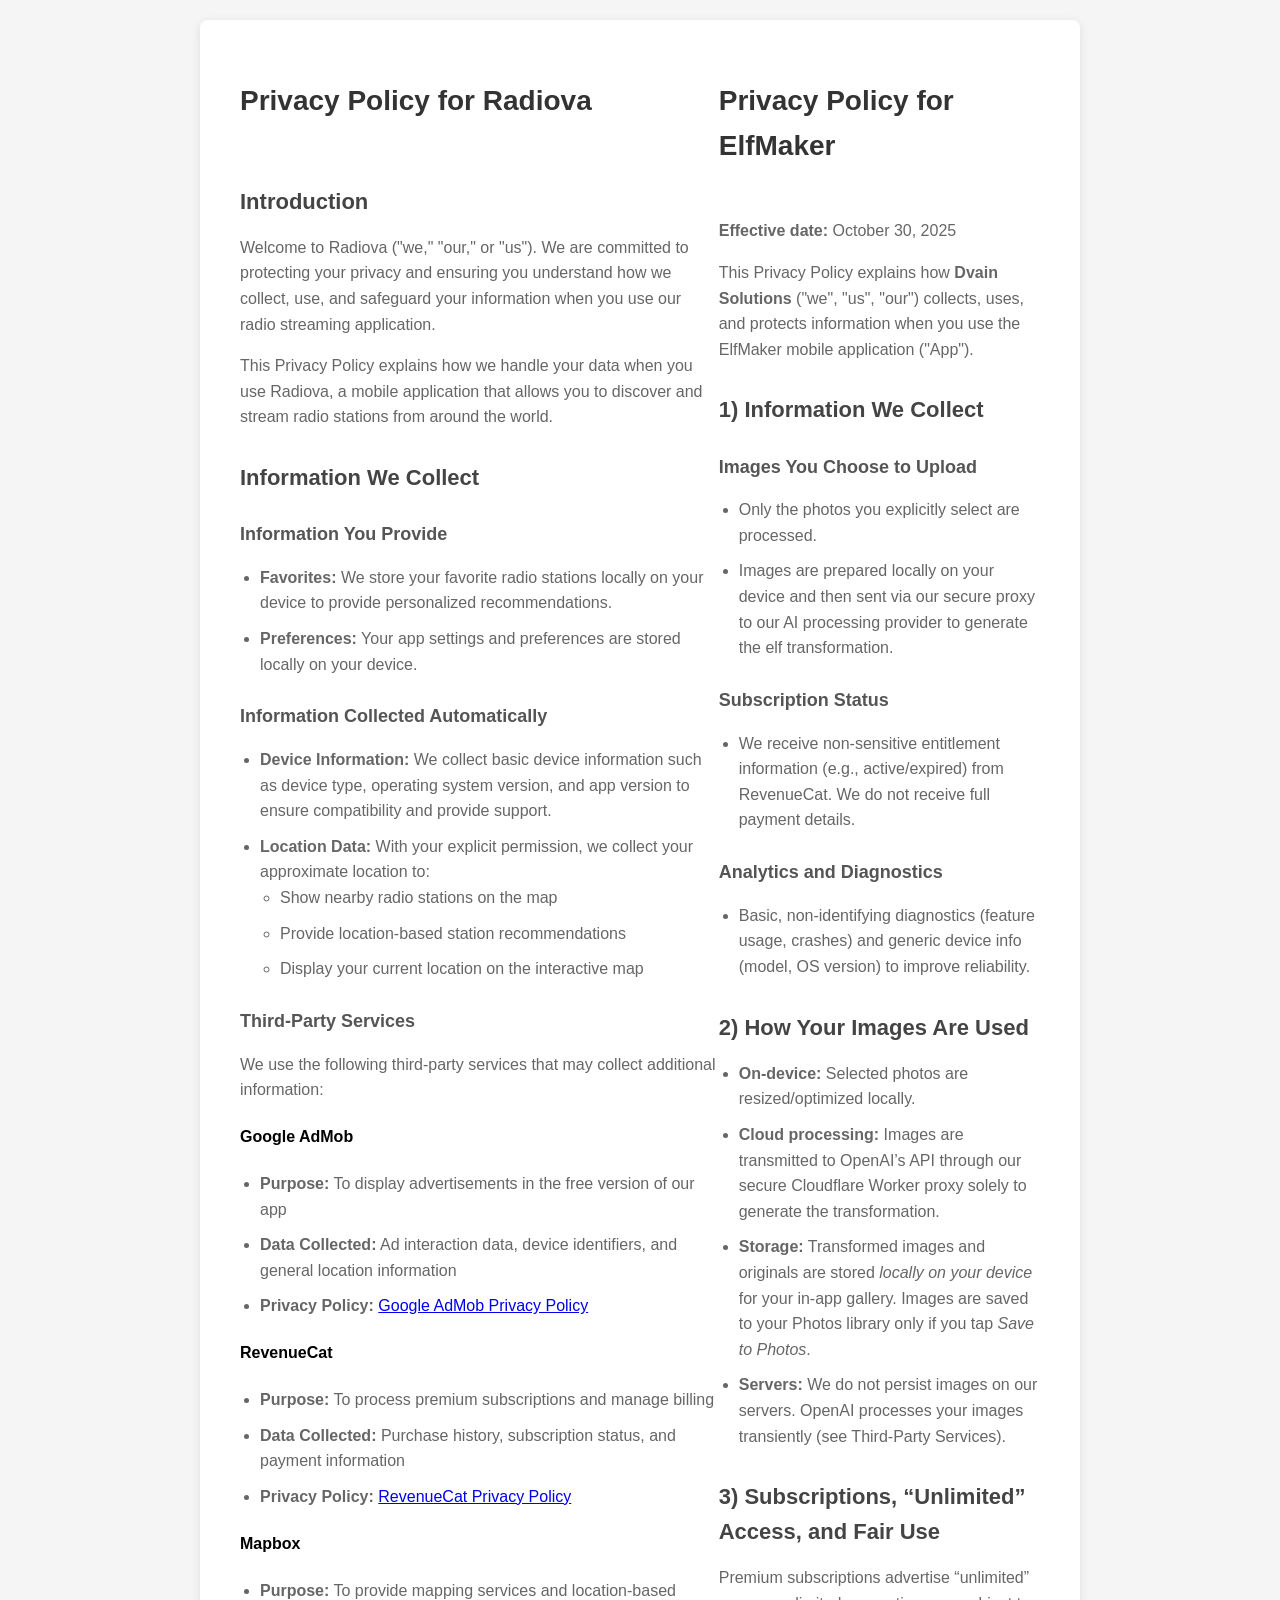
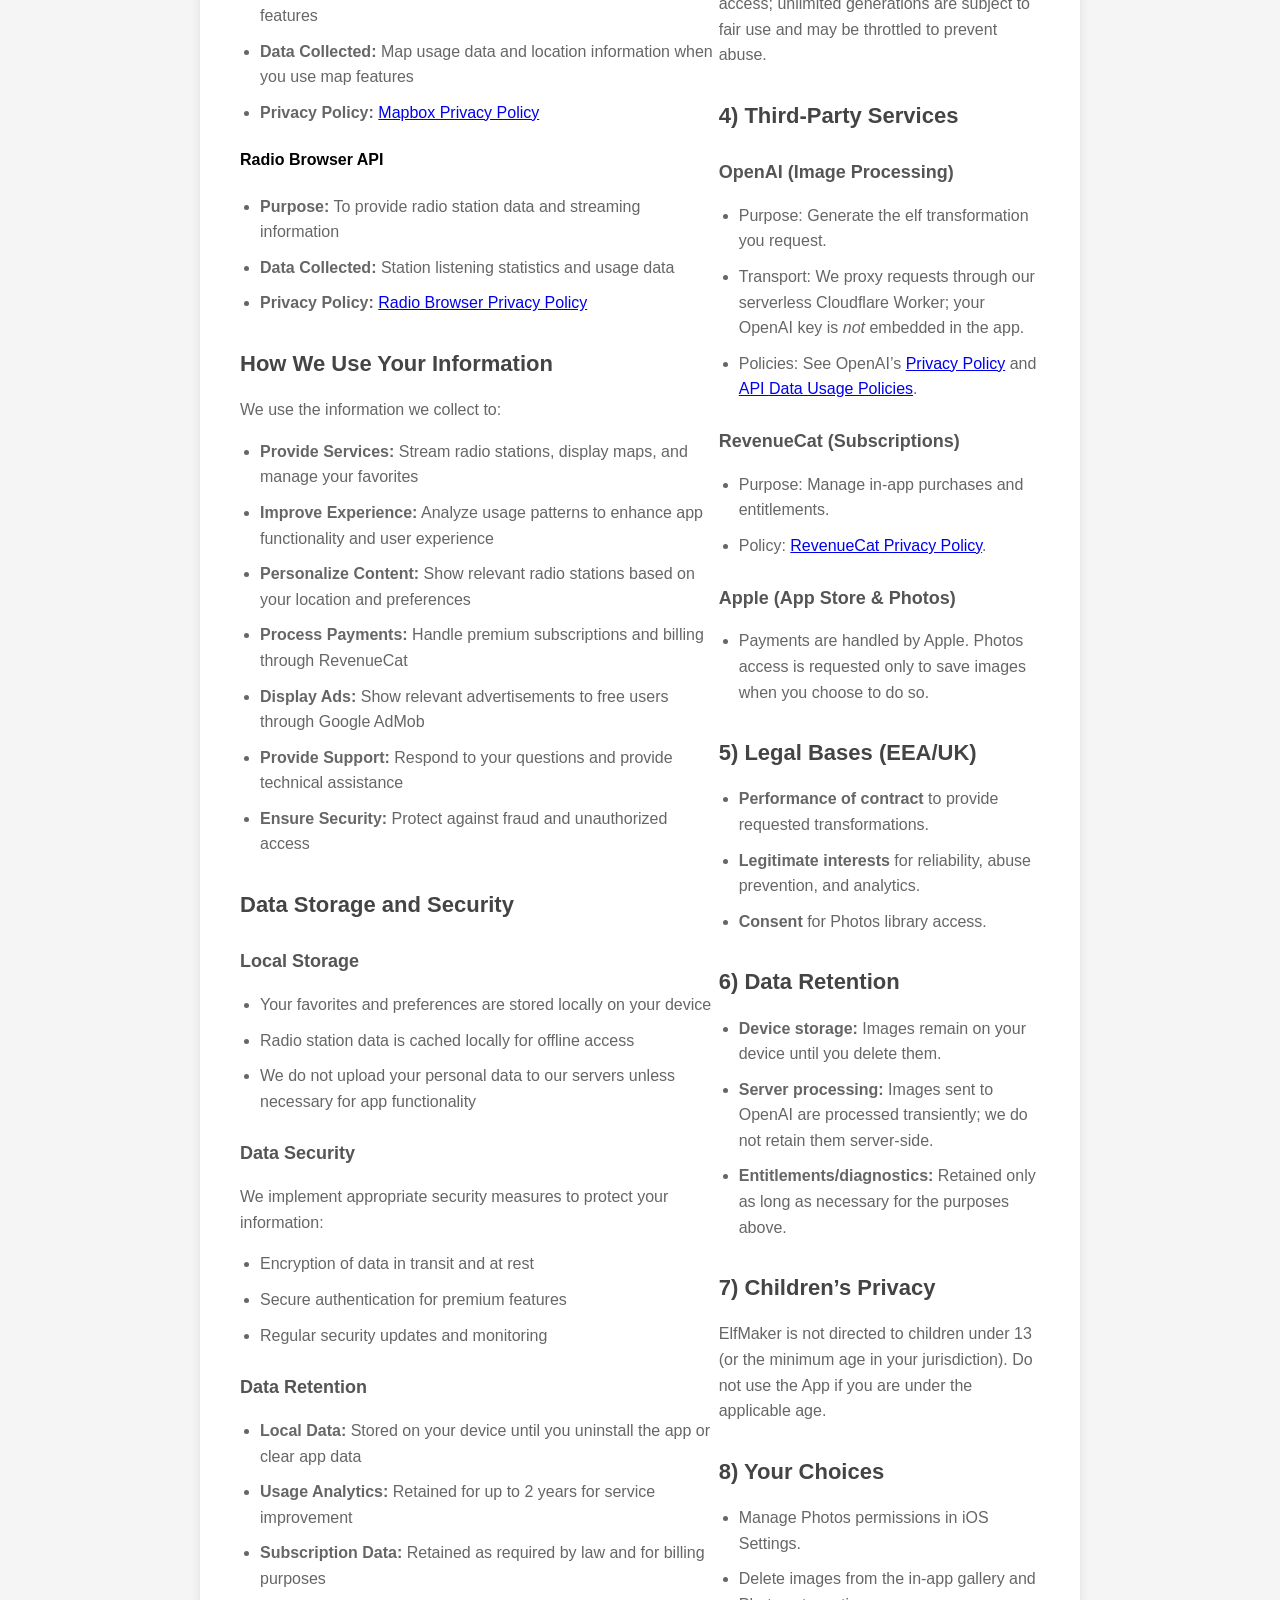
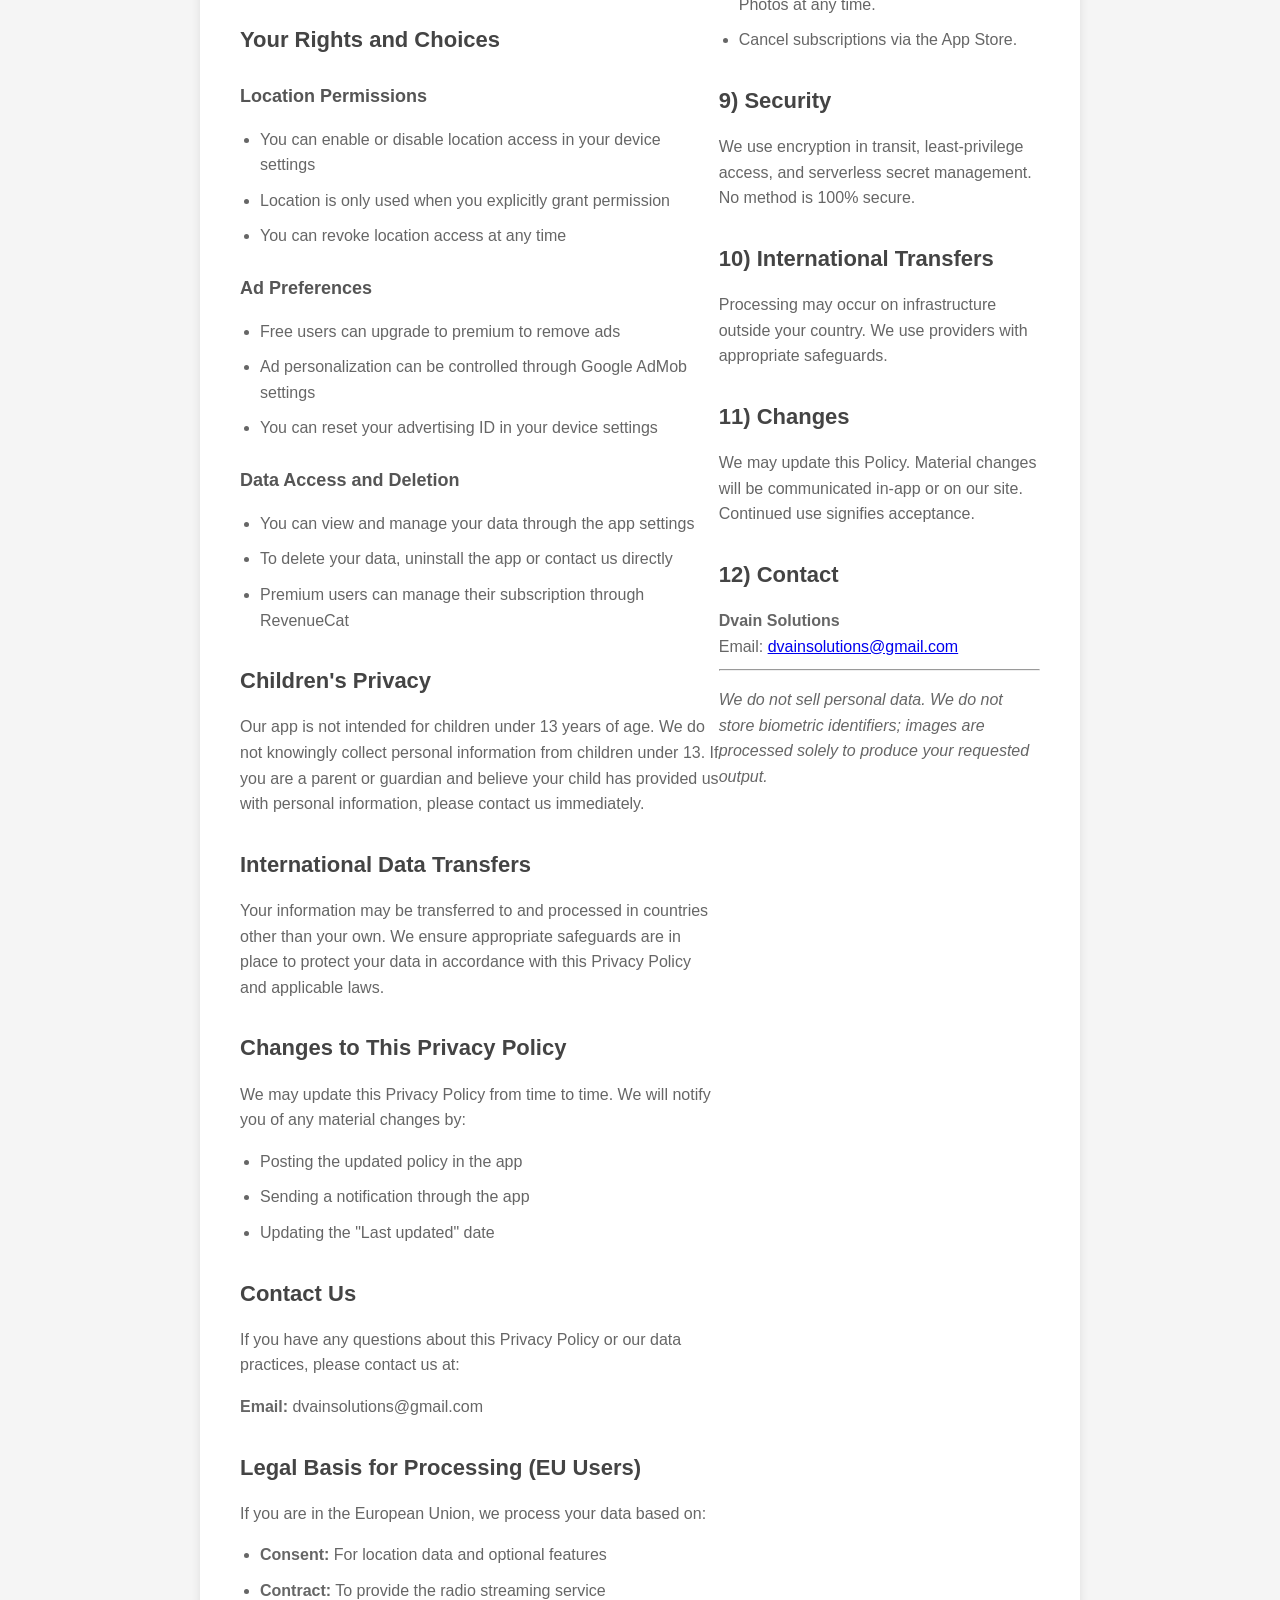
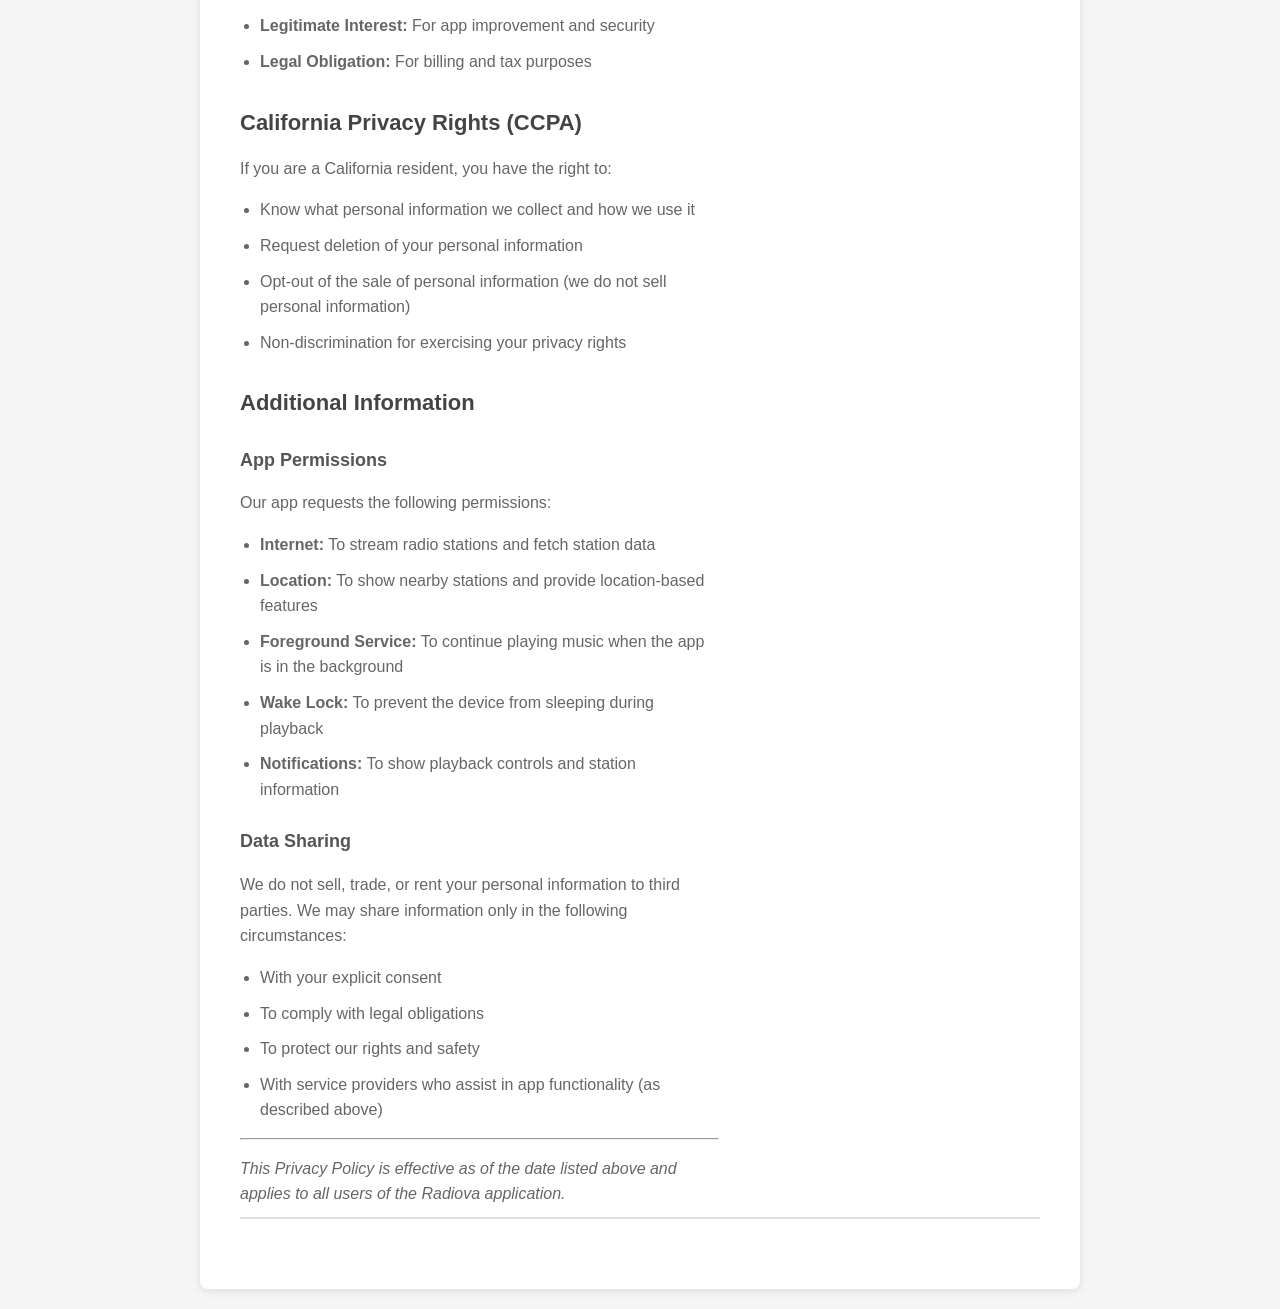
==== index.html @ 218d4d81 "Update index.html" ====
<!DOCTYPE html>
<html lang="en">
<head>
    <meta charset="UTF-8">
    <meta name="viewport" content="width=device-width, initial-scale=1.0">
    <title>Privacy Policies</title>
    <style>
        body {
            font-family: -apple-system, BlinkMacSystemFont, 'Segoe UI', Roboto, sans-serif;
            line-height: 1.6;
            margin: 0;
            padding: 20px;
            background-color: #f5f5f5;
        }
        
        .container {
            max-width: 800px;
            margin: 0 auto;
            background: white;
            padding: 40px;
            border-radius: 8px;
            box-shadow: 0 2px 10px rgba(0,0,0,0.1);
        }
        
        .nav-tabs {
            display: flex;
            border-bottom: 2px solid #e0e0e0;
            margin-bottom: 30px;
        }
        
        .nav-tab {
            padding: 12px 24px;
            background: none;
            border: none;
            cursor: pointer;
            font-size: 16px;
            color: #666;
            border-bottom: 3px solid transparent;
            transition: all 0.3s ease;
        }
        
        .nav-tab.active {
            color: #007AFF;
            border-bottom-color: #007AFF;
            font-weight: 600;
        }
        
        .nav-tab:hover {
            color: #007AFF;
        }
        
        .policy-content {
            display: none;
        }
        
        .policy-content.active {
            display: block;
        }
        
        h1 {
            color: #333;
            margin-bottom: 30px;
            font-size: 28px;
        }
        
        h2 {
            color: #444;
            margin-top: 30px;
            margin-bottom: 15px;
            font-size: 22px;
        }
        
        h3 {
            color: #555;
            margin-top: 25px;
            margin-bottom: 10px;
            font-size: 18px;
        }
        
        p, li {
            color: #666;
            margin-bottom: 10px;
        }
        
        ul, ol {
            margin-bottom: 15px;
            padding-left: 20px;
        }
        
        .app-icon {
            width: 48px;
            height: 48px;
            border-radius: 8px;
            margin-right: 12px;
            vertical-align: middle;
        }
        
        .app-title {
            display: flex;
            align-items: center;
            margin-bottom: 20px;
        }
        
        @media (max-width: 600px) {
            .container {
                padding: 20px;
                margin: 10px;
            }
            
            .nav-tabs {
                flex-direction: column;
            }
            
            .nav-tab {
                text-align: left;
                border-bottom: 1px solid #e0e0e0;
            }
        }
    </style>
</head>
<body>
    <div class="container">
        <div class="nav-tabs">
         <!--   <button class="nav-tab active" onclick="showPolicy('radiova')">
                <img src="radiova-icon.png" alt="Radiova" class="app-icon" onerror="this.style.display='none'">
                Radiova
            </button>
            <button class="nav-tab" onclick="showPolicy('kutguru')">
                <img src="yourapp-icon.png" alt="Your App" class="app-icon" onerror="this.style.display='none'">
                Kutguru
            </button>
            <button class="nav-tab" onclick="showPolicy('mindzo')">
                <img src="yourapp-icon.png" alt="Your App" class="app-icon" onerror="this.style.display='none'">
                Mindzo
            </button>
            <!-- Add more tabs for additional apps -->
        <!--</div>

        <!-- Radiova Privacy Policy -->
        <div id="radiova-policy" class="policy-content active">
            <div class="app-title">
                <img src="radiova-icon.png" alt="Radiova" class="app-icon" onerror="this.style.display='none'">
                <h1>Privacy Policy for Radiova</h1>
            </div>
            
            <h2>Introduction</h2>
<p>Welcome to Radiova ("we," "our," or "us"). We are committed to protecting your privacy and ensuring you understand how we collect, use, and safeguard your information when you use our radio streaming application.</p>

<p>This Privacy Policy explains how we handle your data when you use Radiova, a mobile application that allows you to discover and stream radio stations from around the world.</p>

<h2>Information We Collect</h2>

<h3>Information You Provide</h3>
<ul>
    <li><strong>Favorites:</strong> We store your favorite radio stations locally on your device to provide personalized recommendations.</li>
    <li><strong>Preferences:</strong> Your app settings and preferences are stored locally on your device.</li>
</ul>

<h3>Information Collected Automatically</h3>
<ul>
    <li><strong>Device Information:</strong> We collect basic device information such as device type, operating system version, and app version to ensure compatibility and provide support.</li>
    <li><strong>Location Data:</strong> With your explicit permission, we collect your approximate location to:
        <ul>
            <li>Show nearby radio stations on the map</li>
            <li>Provide location-based station recommendations</li>
            <li>Display your current location on the interactive map</li>
        </ul>
    </li>
</ul>

<h3>Third-Party Services</h3>
<p>We use the following third-party services that may collect additional information:</p>

<h4>Google AdMob</h4>
<ul>
    <li><strong>Purpose:</strong> To display advertisements in the free version of our app</li>
    <li><strong>Data Collected:</strong> Ad interaction data, device identifiers, and general location information</li>
    <li><strong>Privacy Policy:</strong> <a href="https://policies.google.com/privacy" target="_blank">Google AdMob Privacy Policy</a></li>
</ul>

<h4>RevenueCat</h4>
<ul>
    <li><strong>Purpose:</strong> To process premium subscriptions and manage billing</li>
    <li><strong>Data Collected:</strong> Purchase history, subscription status, and payment information</li>
    <li><strong>Privacy Policy:</strong> <a href="https://www.revenuecat.com/privacy/" target="_blank">RevenueCat Privacy Policy</a></li>
</ul>

<h4>Mapbox</h4>
<ul>
    <li><strong>Purpose:</strong> To provide mapping services and location-based features</li>
    <li><strong>Data Collected:</strong> Map usage data and location information when you use map features</li>
    <li><strong>Privacy Policy:</strong> <a href="https://www.mapbox.com/privacy/" target="_blank">Mapbox Privacy Policy</a></li>
</ul>

<h4>Radio Browser API</h4>
<ul>
    <li><strong>Purpose:</strong> To provide radio station data and streaming information</li>
    <li><strong>Data Collected:</strong> Station listening statistics and usage data</li>
    <li><strong>Privacy Policy:</strong> <a href="https://api.radio-browser.info/" target="_blank">Radio Browser Privacy Policy</a></li>
</ul>

<h2>How We Use Your Information</h2>

<p>We use the information we collect to:</p>

<ul>
    <li><strong>Provide Services:</strong> Stream radio stations, display maps, and manage your favorites</li>
    <li><strong>Improve Experience:</strong> Analyze usage patterns to enhance app functionality and user experience</li>
    <li><strong>Personalize Content:</strong> Show relevant radio stations based on your location and preferences</li>
    <li><strong>Process Payments:</strong> Handle premium subscriptions and billing through RevenueCat</li>
    <li><strong>Display Ads:</strong> Show relevant advertisements to free users through Google AdMob</li>
    <li><strong>Provide Support:</strong> Respond to your questions and provide technical assistance</li>
    <li><strong>Ensure Security:</strong> Protect against fraud and unauthorized access</li>
</ul>

<h2>Data Storage and Security</h2>

<h3>Local Storage</h3>
<ul>
    <li>Your favorites and preferences are stored locally on your device</li>
    <li>Radio station data is cached locally for offline access</li>
    <li>We do not upload your personal data to our servers unless necessary for app functionality</li>
</ul>

<h3>Data Security</h3>
<p>We implement appropriate security measures to protect your information:</p>
<ul>
    <li>Encryption of data in transit and at rest</li>
    <li>Secure authentication for premium features</li>
    <li>Regular security updates and monitoring</li>
</ul>

<h3>Data Retention</h3>
<ul>
    <li><strong>Local Data:</strong> Stored on your device until you uninstall the app or clear app data</li>
    <li><strong>Usage Analytics:</strong> Retained for up to 2 years for service improvement</li>
    <li><strong>Subscription Data:</strong> Retained as required by law and for billing purposes</li>
</ul>

<h2>Your Rights and Choices</h2>

<h3>Location Permissions</h3>
<ul>
    <li>You can enable or disable location access in your device settings</li>
    <li>Location is only used when you explicitly grant permission</li>
    <li>You can revoke location access at any time</li>
</ul>

<h3>Ad Preferences</h3>
<ul>
    <li>Free users can upgrade to premium to remove ads</li>
    <li>Ad personalization can be controlled through Google AdMob settings</li>
    <li>You can reset your advertising ID in your device settings</li>
</ul>

<h3>Data Access and Deletion</h3>
<ul>
    <li>You can view and manage your data through the app settings</li>
    <li>To delete your data, uninstall the app or contact us directly</li>
    <li>Premium users can manage their subscription through RevenueCat</li>
</ul>

<h2>Children's Privacy</h2>

<p>Our app is not intended for children under 13 years of age. We do not knowingly collect personal information from children under 13. If you are a parent or guardian and believe your child has provided us with personal information, please contact us immediately.</p>

<h2>International Data Transfers</h2>

<p>Your information may be transferred to and processed in countries other than your own. We ensure appropriate safeguards are in place to protect your data in accordance with this Privacy Policy and applicable laws.</p>

<h2>Changes to This Privacy Policy</h2>

<p>We may update this Privacy Policy from time to time. We will notify you of any material changes by:</p>
<ul>
    <li>Posting the updated policy in the app</li>
    <li>Sending a notification through the app</li>
    <li>Updating the "Last updated" date</li>
</ul>

<h2>Contact Us</h2>

<p>If you have any questions about this Privacy Policy or our data practices, please contact us at:</p>

<p><strong>Email:</strong> dvainsolutions@gmail.com <br>

<h2>Legal Basis for Processing (EU Users)</h2>

<p>If you are in the European Union, we process your data based on:</p>
<ul>
    <li><strong>Consent:</strong> For location data and optional features</li>
    <li><strong>Contract:</strong> To provide the radio streaming service</li>
    <li><strong>Legitimate Interest:</strong> For app improvement and security</li>
    <li><strong>Legal Obligation:</strong> For billing and tax purposes</li>
</ul>

<h2>California Privacy Rights (CCPA)</h2>

<p>If you are a California resident, you have the right to:</p>
<ul>
    <li>Know what personal information we collect and how we use it</li>
    <li>Request deletion of your personal information</li>
    <li>Opt-out of the sale of personal information (we do not sell personal information)</li>
    <li>Non-discrimination for exercising your privacy rights</li>
</ul>

<h2>Additional Information</h2>

<h3>App Permissions</h3>
<p>Our app requests the following permissions:</p>
<ul>
    <li><strong>Internet:</strong> To stream radio stations and fetch station data</li>
    <li><strong>Location:</strong> To show nearby stations and provide location-based features</li>
    <li><strong>Foreground Service:</strong> To continue playing music when the app is in the background</li>
    <li><strong>Wake Lock:</strong> To prevent the device from sleeping during playback</li>
    <li><strong>Notifications:</strong> To show playback controls and station information</li>
</ul>

<h3>Data Sharing</h3>
<p>We do not sell, trade, or rent your personal information to third parties. We may share information only in the following circumstances:</p>
<ul>
    <li>With your explicit consent</li>
    <li>To comply with legal obligations</li>
    <li>To protect our rights and safety</li>
    <li>With service providers who assist in app functionality (as described above)</li>
</ul>

<hr>

<p><em>This Privacy Policy is effective as of the date listed above and applies to all users of the Radiova application.</em></p> 
        </div>

        <!-- Kutguru Privacy Policy -->
        <div id="kutguru-policy" class="policy-content">
            <div class="app-title">
                <img src="yourapp-icon.png" alt="Your App" class="app-icon" onerror="this.style.display='none'">
                <title>Privacy Policy - Kúturu App</title>
            </div>
            
            <p><strong>David Bosze</strong> built the Kúturu app as a Free app. This SERVICE is provided by David Bosze at no cost and is intended for use as is.</p>

  <p>This page is used to inform visitors regarding my policies with the collection, use, and disclosure of Personal Information if anyone decided to use my Service.</p>

  <p>If you choose to use my Service, then you agree to the collection and use of information in relation to this policy. The Personal Information that I collect is used for providing and improving the Service. I will not use or share your information with anyone except as described in this Privacy Policy.</p>

  <p>The terms used in this Privacy Policy have the same meanings as in our Terms and Conditions, which are accessible at Kútguru unless otherwise defined in this Privacy Policy.</p>

  <h2>Information Collection and Use</h2>

  <p>For a better experience, while using our Service, I may require you to provide us with certain personally identifiable information, including but not limited to IP address, User product interactions, Diagnostic information, Device and Account identifiers. The information that I request will be retained on your device and is not collected by me in any way.</p>

  <p>The app does use third-party services that may collect information used to identify you.</p>

  <p>Link to the privacy policy of third-party service providers used by the app:</p>
  <ul>
    <li><a href="https://www.google.com/policies/privacy/" target="_blank">Google Play Services</a></li>
    <li><a href="https://support.google.com/admob/answer/6128543?hl=en" target="_blank">AdMob</a></li>
  </ul>

  <h2>Log Data</h2>

  <p>I want to inform you that whenever you use my Service, in a case of an error in the app I collect data and information (through third-party products) on your phone called Log Data. This Log Data may include information such as your device Internet Protocol (“IP”) address, device name, operating system version, the configuration of the app when utilizing my Service, the time and date of your use of the Service, and other statistics.</p>

  <h2>Cookies</h2>

  <p>Cookies are files with a small amount of data that are commonly used as anonymous unique identifiers. These are sent to your browser from the websites that you visit and are stored on your device's internal memory.</p>

  <p>This Service does not use these “cookies” explicitly. However, the app may use third-party code and libraries that use “cookies” to collect information and improve their services. You have the option to either accept or refuse these cookies and know when a cookie is being sent to your device. If you choose to refuse our cookies, you may not be able to use some portions of this Service.</p>

  <h2>Service Providers</h2>

  <p>I may employ third-party companies and individuals due to the following reasons:</p>
  <ul>
    <li>To facilitate our Service;</li>
    <li>To provide the Service on our behalf;</li>
    <li>To perform Service-related services; or</li>
    <li>To assist us in analyzing how our Service is used.</li>
  </ul>

  <p>I want to inform users of this Service that these third parties have access to their Personal Information. The reason is to perform the tasks assigned to them on our behalf. However, they are obligated not to disclose or use the information for any other purpose.</p>

  <h2>Security</h2>

  <p>I value your trust in providing us your Personal Information, thus we are striving to use commercially acceptable means of protecting it. But remember that no method of transmission over the internet, or method of electronic storage is 100% secure and reliable, and I cannot guarantee its absolute security.</p>

  <h2>Links to Other Sites</h2>

  <p>This Service may contain links to other sites. If you click on a third-party link, you will be directed to that site. Note that these external sites are not operated by me. Therefore, I strongly advise you to review the Privacy Policy of these websites. I have no control over and assume no responsibility for the content, privacy policies, or practices of any third-party sites or services.</p>

  <h2>Children’s Privacy</h2>

  <p>These Services do not address anyone under the age of 13. I do not knowingly collect personally identifiable information from children under 13 years of age. In the case I discover that a child under 13 has provided me with personal information, I immediately delete this from our servers. If you are a parent or guardian and you are aware that your child has provided us with personal information, please contact me so that I will be able to do the necessary actions.</p>

  <h2>Changes to This Privacy Policy</h2>

  <p>I may update our Privacy Policy from time to time. Thus, you are advised to review this page periodically for any changes. I will notify you of any changes by posting the new Privacy Policy on this page.</p>

  <p>This policy is effective as of <strong>2022-08-18</strong></p>

  <h2>Contact Us</h2>

  <p>If you have any questions or suggestions about my Privacy Policy, do not hesitate to contact me at <a href="mailto:dvainsolutions@gmail.com">dvainsolutions@gmail.com</a>.</p>
        </div>


         <!-- Mindzo Privacy Policy -->
        <!-- Mindzo Privacy Policy -->
<div id="mindzo-policy" class="policy-content">
    <div class="app-title">
        <img src="mindzo-icon.png" alt="Mindzo" class="app-icon" onerror="this.style.display='none'">
        <h1>Privacy Policy for Mindzo</h1>
    </div>

    <h2>Introduction</h2>
    <p>Welcome to Mindzo — an educational app developed by David Bosze ("we," "our," or "us"). Mindzo transforms uploaded documents into interactive learning experiences using AI technology. This Privacy Policy explains how we collect, use, and protect your personal information.</p>

    <h2>Information We Collect</h2>

    <h3>1. Account Information</h3>
    <ul>
        <li><strong>Email Address:</strong> Used for account creation, authentication, and communication.</li>
        <li><strong>Name:</strong> Collected via Google Sign-In for profile display and identification.</li>
        <li><strong>User ID:</strong> Unique identifier linked to your account.</li>
        <li><strong>Device ID:</strong> Used for app functionality and syncing preferences.</li>
    </ul>

    <h3>2. Uploaded and Generated Content</h3>
    <ul>
        <li><strong>Uploaded Files:</strong> Documents you upload (e.g., PDF, DOCX, TXT, or image files).</li>
        <li><strong>AI-Generated Content:</strong> Summaries, quizzes, and study materials created from your uploads.</li>
        <li><strong>Learning Progress:</strong> Quiz scores and learning analytics used to improve your experience.</li>
        <li><strong>Preferences:</strong> Voice, language, and layout settings stored in your account.</li>
    </ul>

    <h3>3. Usage Data</h3>
    <ul>
        <li>App interactions and feature usage.</li>
        <li>Crash reports and performance metrics.</li>
        <li>Subscription and billing status (for premium users).</li>
    </ul>

    <h3>4. Technical Data</h3>
    <ul>
        <li>Device type, operating system version, and app version.</li>
        <li>Diagnostic and analytics data to improve app performance.</li>
    </ul>

    <h2>How We Use Your Information</h2>
    <ul>
        <li>To process uploaded content and generate learning materials.</li>
        <li>To manage your account and sync data across devices.</li>
        <li>To track learning progress and app usage analytics.</li>
        <li>To manage subscriptions and payments.</li>
        <li>To improve app performance and user experience.</li>
        <li>To comply with legal obligations.</li>
    </ul>

    <h2>Third-Party Services</h2>
    <p>We use the following trusted third-party services to operate Mindzo:</p>
    <ul>
        <li><strong>Firebase (Google):</strong> Authentication, data storage, and analytics — <a href="https://policies.google.com/privacy" target="_blank">Privacy Policy</a></li>
        <li><strong>RevenueCat:</strong> Subscription management and billing — <a href="https://www.revenuecat.com/privacy/" target="_blank">Privacy Policy</a></li>
        <li><strong>OpenAI:</strong> AI processing of uploaded content — <a href="https://openai.com/privacy" target="_blank">Privacy Policy</a></li>
    </ul>
    <p>Your uploaded content is temporarily processed by OpenAI to generate educational materials but is not used to train AI models or stored by OpenAI.</p>

    <h2>Data Storage and Security</h2>
    <ul>
        <li>All user data is stored securely in Firebase Cloud Firestore.</li>
        <li>Data in transit and at rest is encrypted.</li>
        <li>Access is restricted to the account owner only.</li>
        <li>We apply regular security updates and monitoring.</li>
    </ul>

    <h2>Your Rights and Choices</h2>
    <ul>
        <li>You can view and update your data in the app.</li>
        <li>You can delete your account and all associated data at any time.</li>
        <li>You can export your data upon request.</li>
        <li>You can opt out of non-essential communications.</li>
    </ul>

    <h2>Data Retention</h2>
    <ul>
        <li><strong>Account Data:</strong> Retained while your account is active.</li>
        <li><strong>Uploaded Content:</strong> Deleted when you remove it or delete your account.</li>
        <li><strong>Analytics:</strong> Retained up to 2 years for app improvement.</li>
        <li><strong>Billing Data:</strong> Retained as required by law (typically up to 7 years).</li>
    </ul>

    <h2>Children’s Privacy</h2>
    <p>Mindzo is not intended for children under 13 years old. We do not knowingly collect information from children. If you believe your child has provided us data, please contact us to delete it immediately.</p>

    <h2>International Data Transfers</h2>
    <p>Your data may be processed in countries other than your own, but we ensure adequate safeguards consistent with GDPR and other applicable privacy laws.</p>

    <h2>Legal Basis for Processing (EU Users)</h2>
    <ul>
        <li><strong>Consent:</strong> For optional features such as AI processing.</li>
        <li><strong>Contract:</strong> To provide app functionality and subscriptions.</li>
        <li><strong>Legitimate Interest:</strong> For analytics, improvements, and security.</li>
        <li><strong>Legal Obligation:</strong> For billing and tax compliance.</li>
    </ul>

    <h2>California Privacy Rights (CCPA)</h2>
    <ul>
        <li>Right to know what personal data we collect and use.</li>
        <li>Right to request deletion of personal data.</li>
        <li>Right to opt out of the sale of personal data (we do not sell data).</li>
        <li>Right to non-discrimination when exercising these rights.</li>
    </ul>

    <h2>Changes to This Privacy Policy</h2>
    <p>We may update this Privacy Policy from time to time. You will be notified of major changes through the app or by email. The “Last Updated” date will always reflect the latest version.</p>

    <h2>Contact Us</h2>
    <p>If you have any questions about this Privacy Policy or how we handle your data, please contact us at:</p>
    <p><strong>Email:</strong> <a href="mailto:dvainsolutions@gmail.com">dvainsolutions@gmail.com</a></p>

    <hr>
    <p><em>This Privacy Policy is effective as of October 18, 2025, and applies to all users of the Mindzo application.</em></p>
</div>

            <!-- ElfMaker Privacy Policy -->
    <div id="elfmaker-policy" class="policy-content active">
        <div class="app-title">
            <img src="elfmaker-icon.png" alt="ElfMaker" class="app-icon" onerror="this.style.display='none'">
            <h1>Privacy Policy for ElfMaker</h1>
        </div>

        <p><strong>Effective date:</strong> October 30, 2025</p>
        <p>This Privacy Policy explains how <strong>Dvain Solutions</strong> ("we", "us", "our") collects, uses, and protects information when you use the ElfMaker mobile application ("App").</p>

        <h2>1) Information We Collect</h2>
        <h3>Images You Choose to Upload</h3>
        <ul>
            <li>Only the photos you explicitly select are processed.</li>
            <li>Images are prepared locally on your device and then sent via our secure proxy to our AI processing provider to generate the elf transformation.</li>
        </ul>
        <h3>Subscription Status</h3>
        <ul>
            <li>We receive non-sensitive entitlement information (e.g., active/expired) from RevenueCat. We do not receive full payment details.</li>
        </ul>
        <h3>Analytics and Diagnostics</h3>
        <ul>
            <li>Basic, non-identifying diagnostics (feature usage, crashes) and generic device info (model, OS version) to improve reliability.</li>
        </ul>

        <h2>2) How Your Images Are Used</h2>
        <ul>
            <li><strong>On-device:</strong> Selected photos are resized/optimized locally.</li>
            <li><strong>Cloud processing:</strong> Images are transmitted to OpenAI’s API through our secure Cloudflare Worker proxy solely to generate the transformation.</li>
            <li><strong>Storage:</strong> Transformed images and originals are stored <em>locally on your device</em> for your in‑app gallery. Images are saved to your Photos library only if you tap <em>Save to Photos</em>.</li>
            <li><strong>Servers:</strong> We do not persist images on our servers. OpenAI processes your images transiently (see Third‑Party Services).</li>
        </ul>

        <h2>3) Subscriptions, “Unlimited” Access, and Fair Use</h2>
        <p>Premium subscriptions advertise “unlimited” access; unlimited generations are subject to fair use and may be throttled to prevent abuse.</p>

        <h2>4) Third‑Party Services</h2>
        <h3>OpenAI (Image Processing)</h3>
        <ul>
            <li>Purpose: Generate the elf transformation you request.</li>
            <li>Transport: We proxy requests through our serverless Cloudflare Worker; your OpenAI key is <em>not</em> embedded in the app.</li>
            <li>Policies: See OpenAI’s <a href="https://openai.com/policies/privacy-policy" target="_blank" rel="noopener">Privacy Policy</a> and <a href="https://openai.com/policies/api-data-usage-policies" target="_blank" rel="noopener">API Data Usage Policies</a>.</li>
        </ul>
        <h3>RevenueCat (Subscriptions)</h3>
        <ul>
            <li>Purpose: Manage in‑app purchases and entitlements.</li>
            <li>Policy: <a href="https://www.revenuecat.com/privacy/" target="_blank" rel="noopener">RevenueCat Privacy Policy</a>.</li>
        </ul>
        <h3>Apple (App Store & Photos)</h3>
        <ul>
            <li>Payments are handled by Apple. Photos access is requested only to save images when you choose to do so.</li>
        </ul>

        <h2>5) Legal Bases (EEA/UK)</h2>
        <ul>
            <li><strong>Performance of contract</strong> to provide requested transformations.</li>
            <li><strong>Legitimate interests</strong> for reliability, abuse prevention, and analytics.</li>
            <li><strong>Consent</strong> for Photos library access.</li>
        </ul>

        <h2>6) Data Retention</h2>
        <ul>
            <li><strong>Device storage:</strong> Images remain on your device until you delete them.</li>
            <li><strong>Server processing:</strong> Images sent to OpenAI are processed transiently; we do not retain them server‑side.</li>
            <li><strong>Entitlements/diagnostics:</strong> Retained only as long as necessary for the purposes above.</li>
        </ul>

        <h2>7) Children’s Privacy</h2>
        <p>ElfMaker is not directed to children under 13 (or the minimum age in your jurisdiction). Do not use the App if you are under the applicable age.</p>

        <h2>8) Your Choices</h2>
        <ul>
            <li>Manage Photos permissions in iOS Settings.</li>
            <li>Delete images from the in‑app gallery and Photos at any time.</li>
            <li>Cancel subscriptions via the App Store.</li>
        </ul>

        <h2>9) Security</h2>
        <p>We use encryption in transit, least‑privilege access, and serverless secret management. No method is 100% secure.</p>

        <h2>10) International Transfers</h2>
        <p>Processing may occur on infrastructure outside your country. We use providers with appropriate safeguards.</p>

        <h2>11) Changes</h2>
        <p>We may update this Policy. Material changes will be communicated in‑app or on our site. Continued use signifies acceptance.</p>

        <h2>12) Contact</h2>
        <p><strong>Dvain Solutions</strong><br>
           Email: <a href="mailto:dvainsolutions@gmail.com">dvainsolutions@gmail.com</a></p>
        <hr>
        <p><em>We do not sell personal data. We do not store biometric identifiers; images are processed solely to produce your requested output.</em></p>
    </div>

        <!-- Add more policy sections for additional apps -->
    </div>

    <script>
        function showPolicy(appName) {
            // Hide all policy contents
            const policies = document.querySelectorAll('.policy-content');
            policies.forEach(policy => {
                policy.classList.remove('active');
            });
            
            // Remove active class from all tabs
            const tabs = document.querySelectorAll('.nav-tab');
            tabs.forEach(tab => {
                tab.classList.remove('active');
            });
            
            // Show selected policy
            const selectedPolicy = document.getElementById(appName + '-policy');
            if (selectedPolicy) {
                selectedPolicy.classList.add('active');
            }
            
            // Add active class to clicked tab
            event.target.classList.add('active');
        }

        // Set default policy based on URL parameter
        window.onload = function() {
            const urlParams = new URLSearchParams(window.location.search);
            const app = urlParams.get('app');
            if (app) {
                showPolicy(app);
            }
        }
    </script>
</body>
</html>
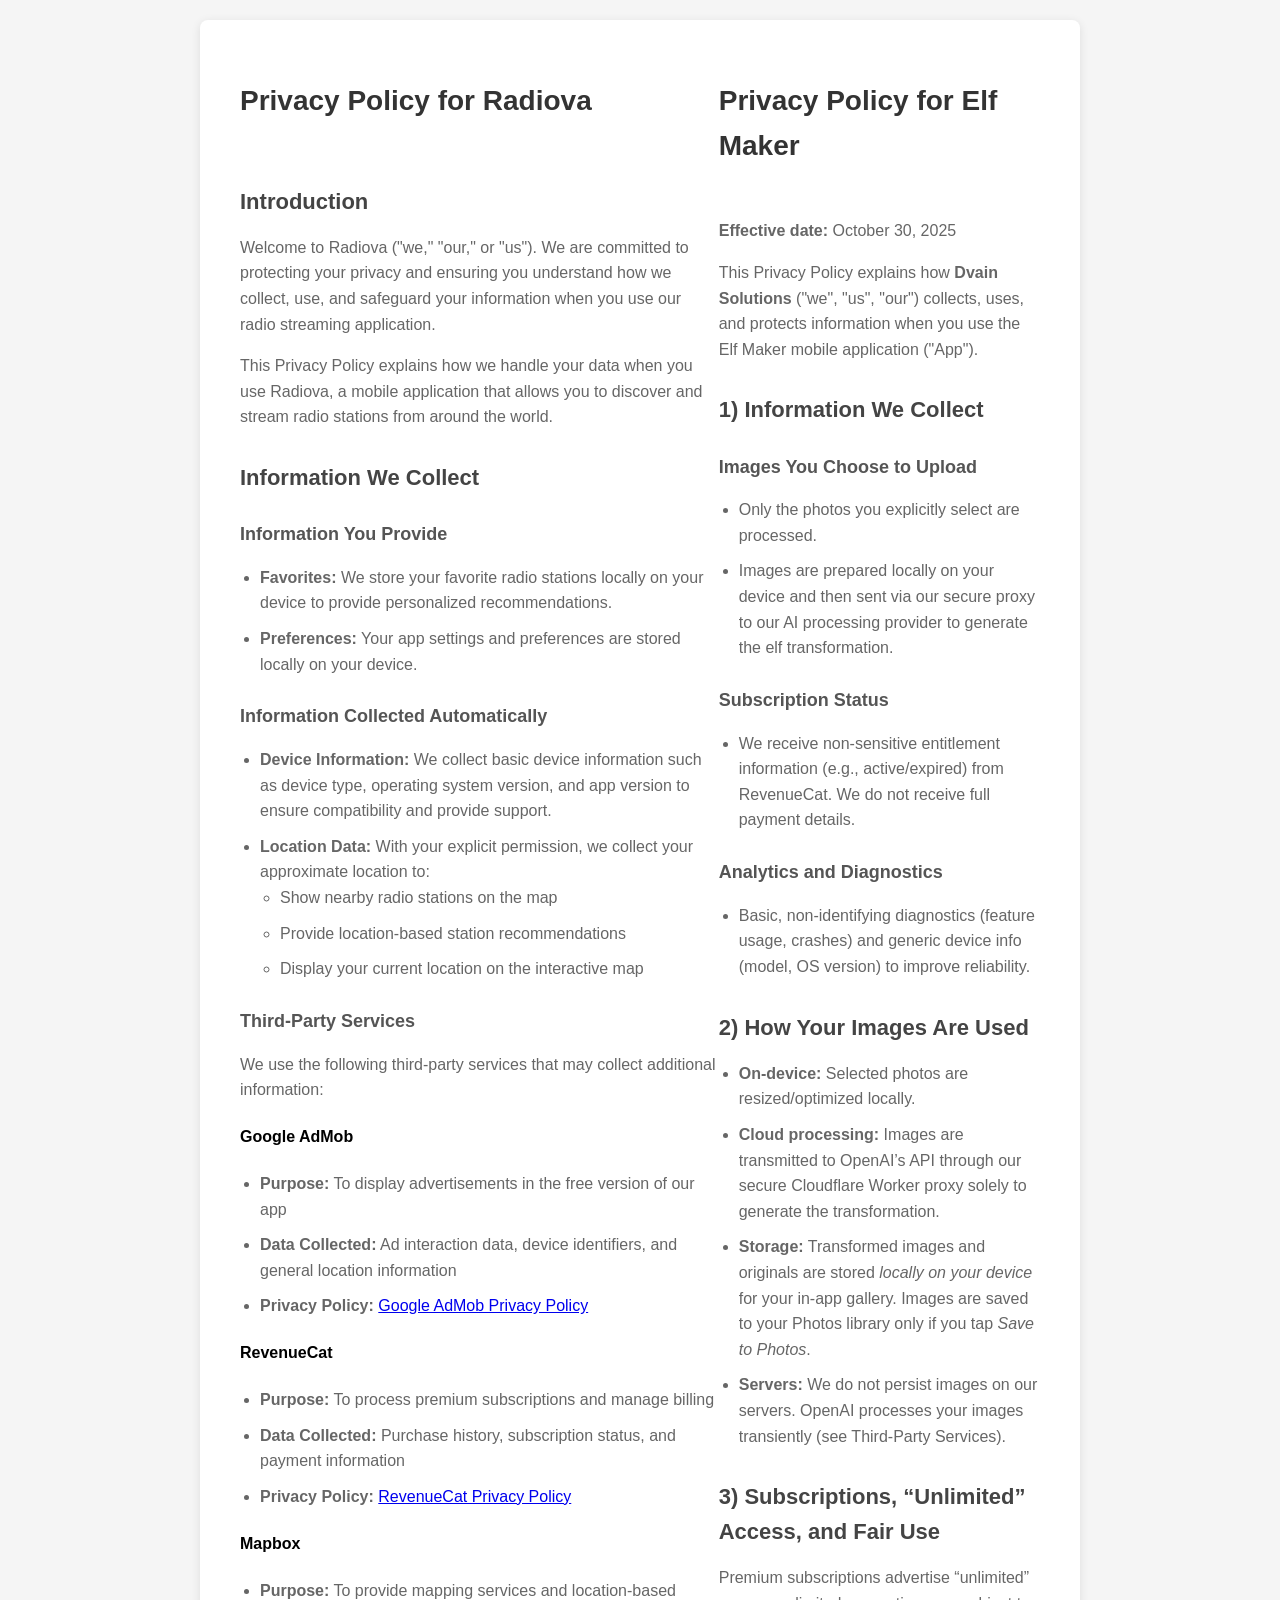
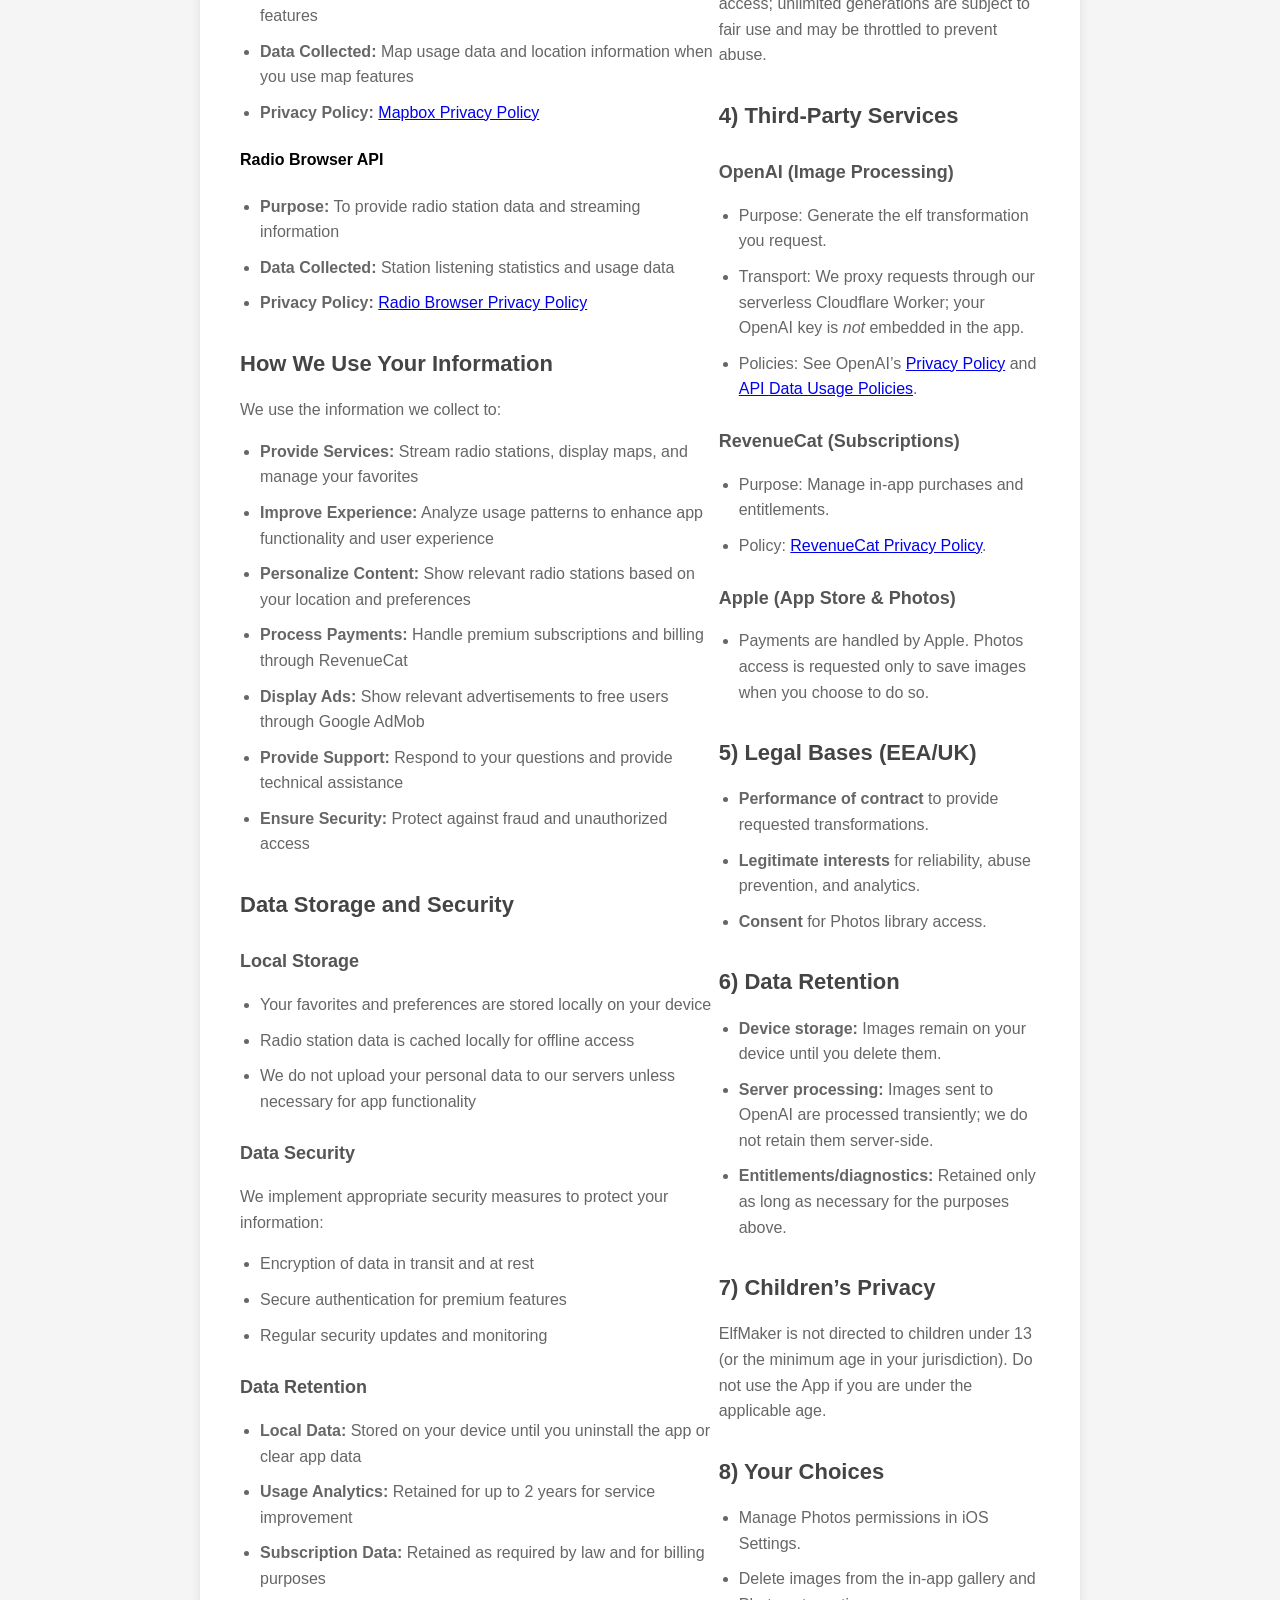
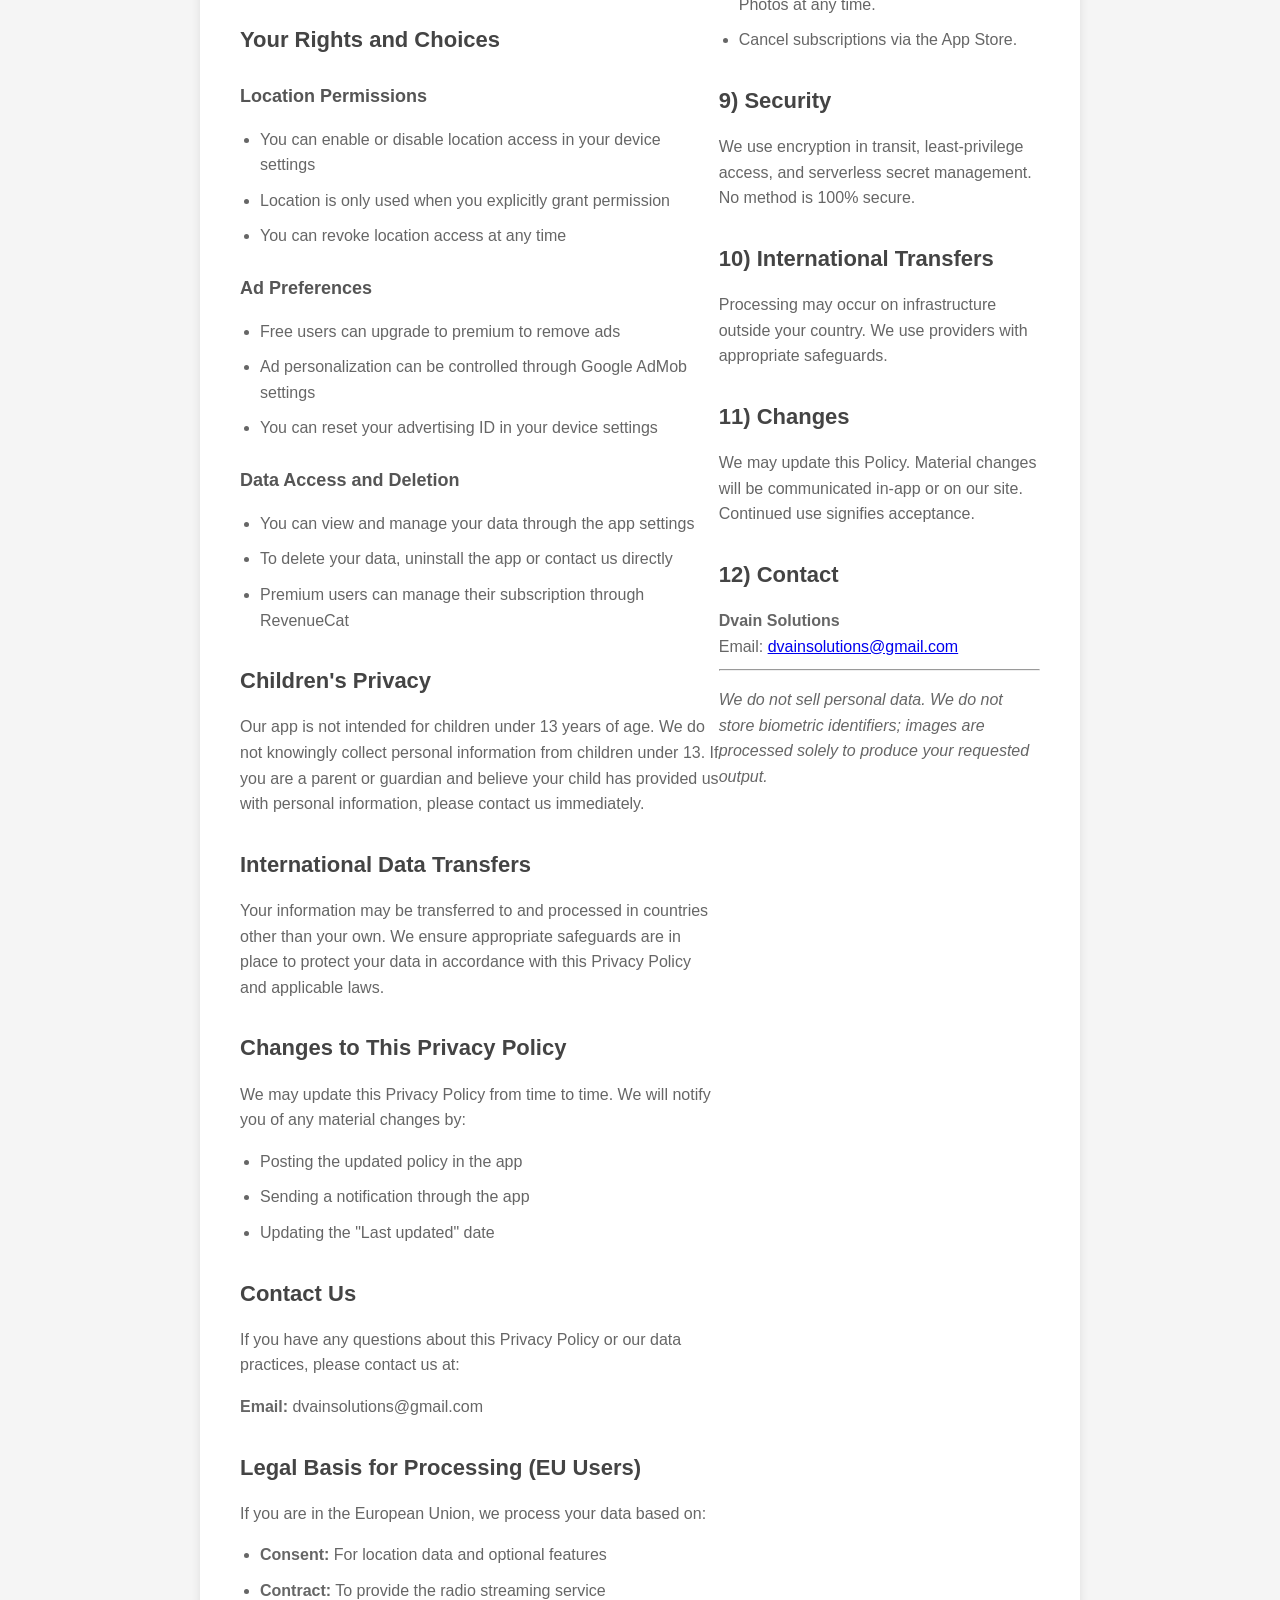
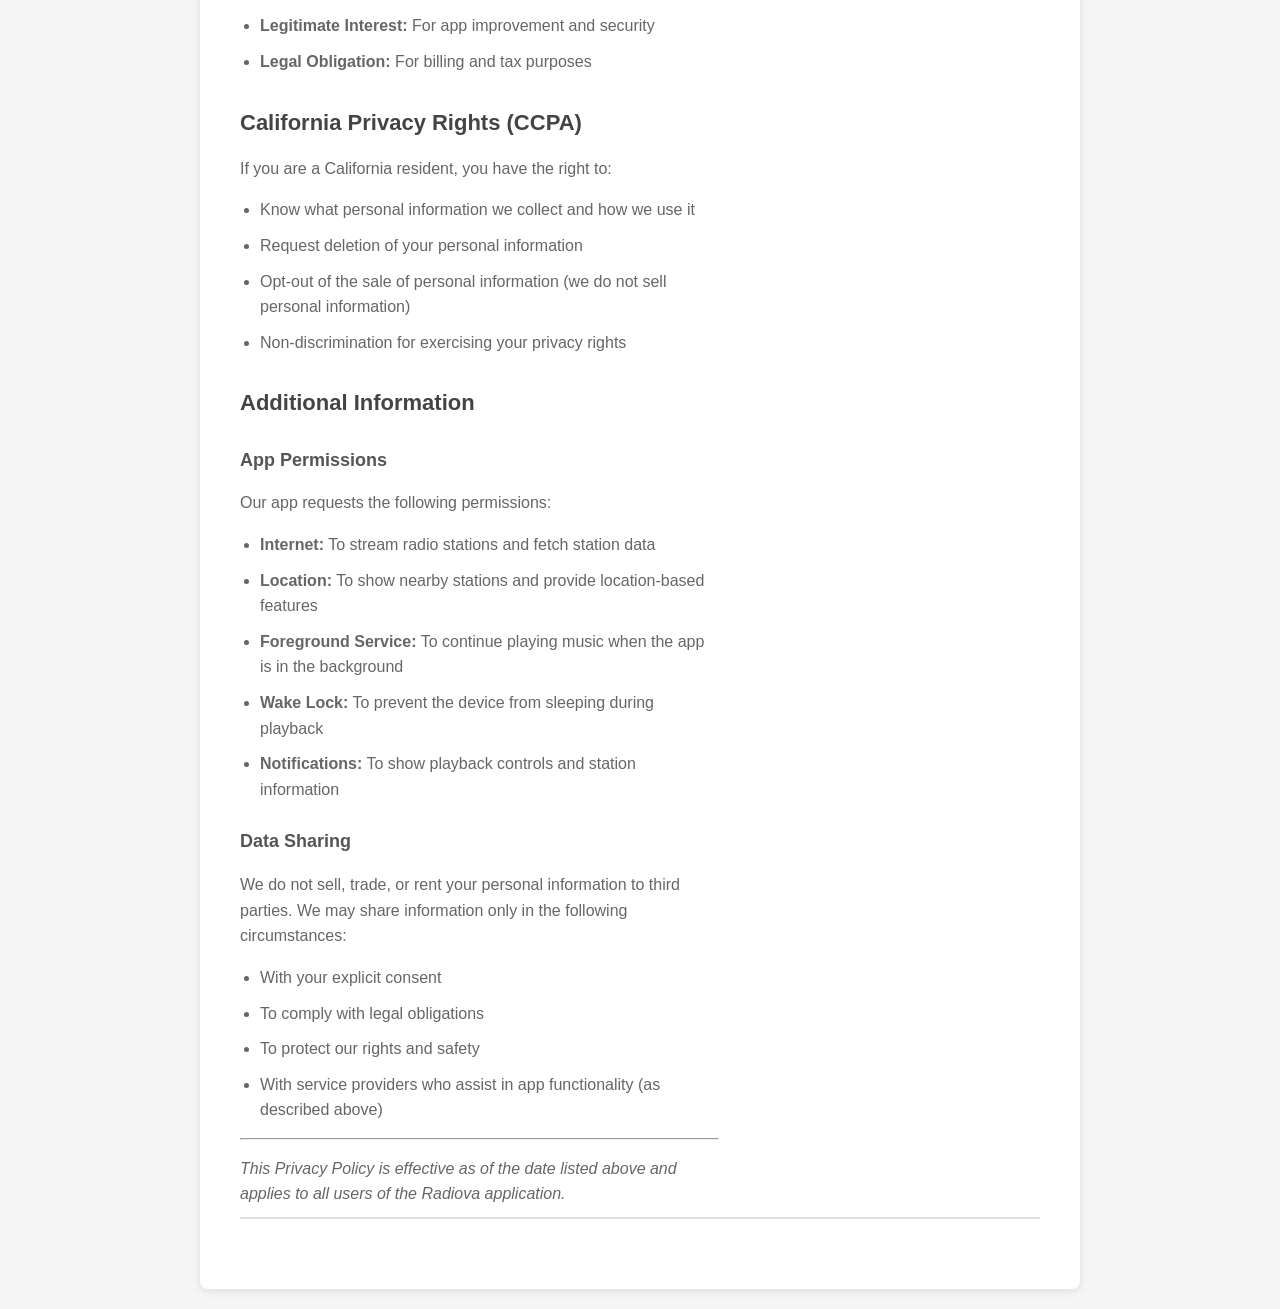
==== commit 73d48a83: "Update index.html" ====
--- a/index.html
+++ b/index.html
@@ -524,11 +524,11 @@
     <div id="elfmaker-policy" class="policy-content active">
         <div class="app-title">
             <img src="elfmaker-icon.png" alt="ElfMaker" class="app-icon" onerror="this.style.display='none'">
-            <h1>Privacy Policy for ElfMaker</h1>
+            <h1>Privacy Policy for Elf Maker</h1>
         </div>
 
         <p><strong>Effective date:</strong> October 30, 2025</p>
-        <p>This Privacy Policy explains how <strong>Dvain Solutions</strong> ("we", "us", "our") collects, uses, and protects information when you use the ElfMaker mobile application ("App").</p>
+        <p>This Privacy Policy explains how <strong>Dvain Solutions</strong> ("we", "us", "our") collects, uses, and protects information when you use the Elf Maker mobile application ("App").</p>
 
         <h2>1) Information We Collect</h2>
         <h3>Images You Choose to Upload</h3>
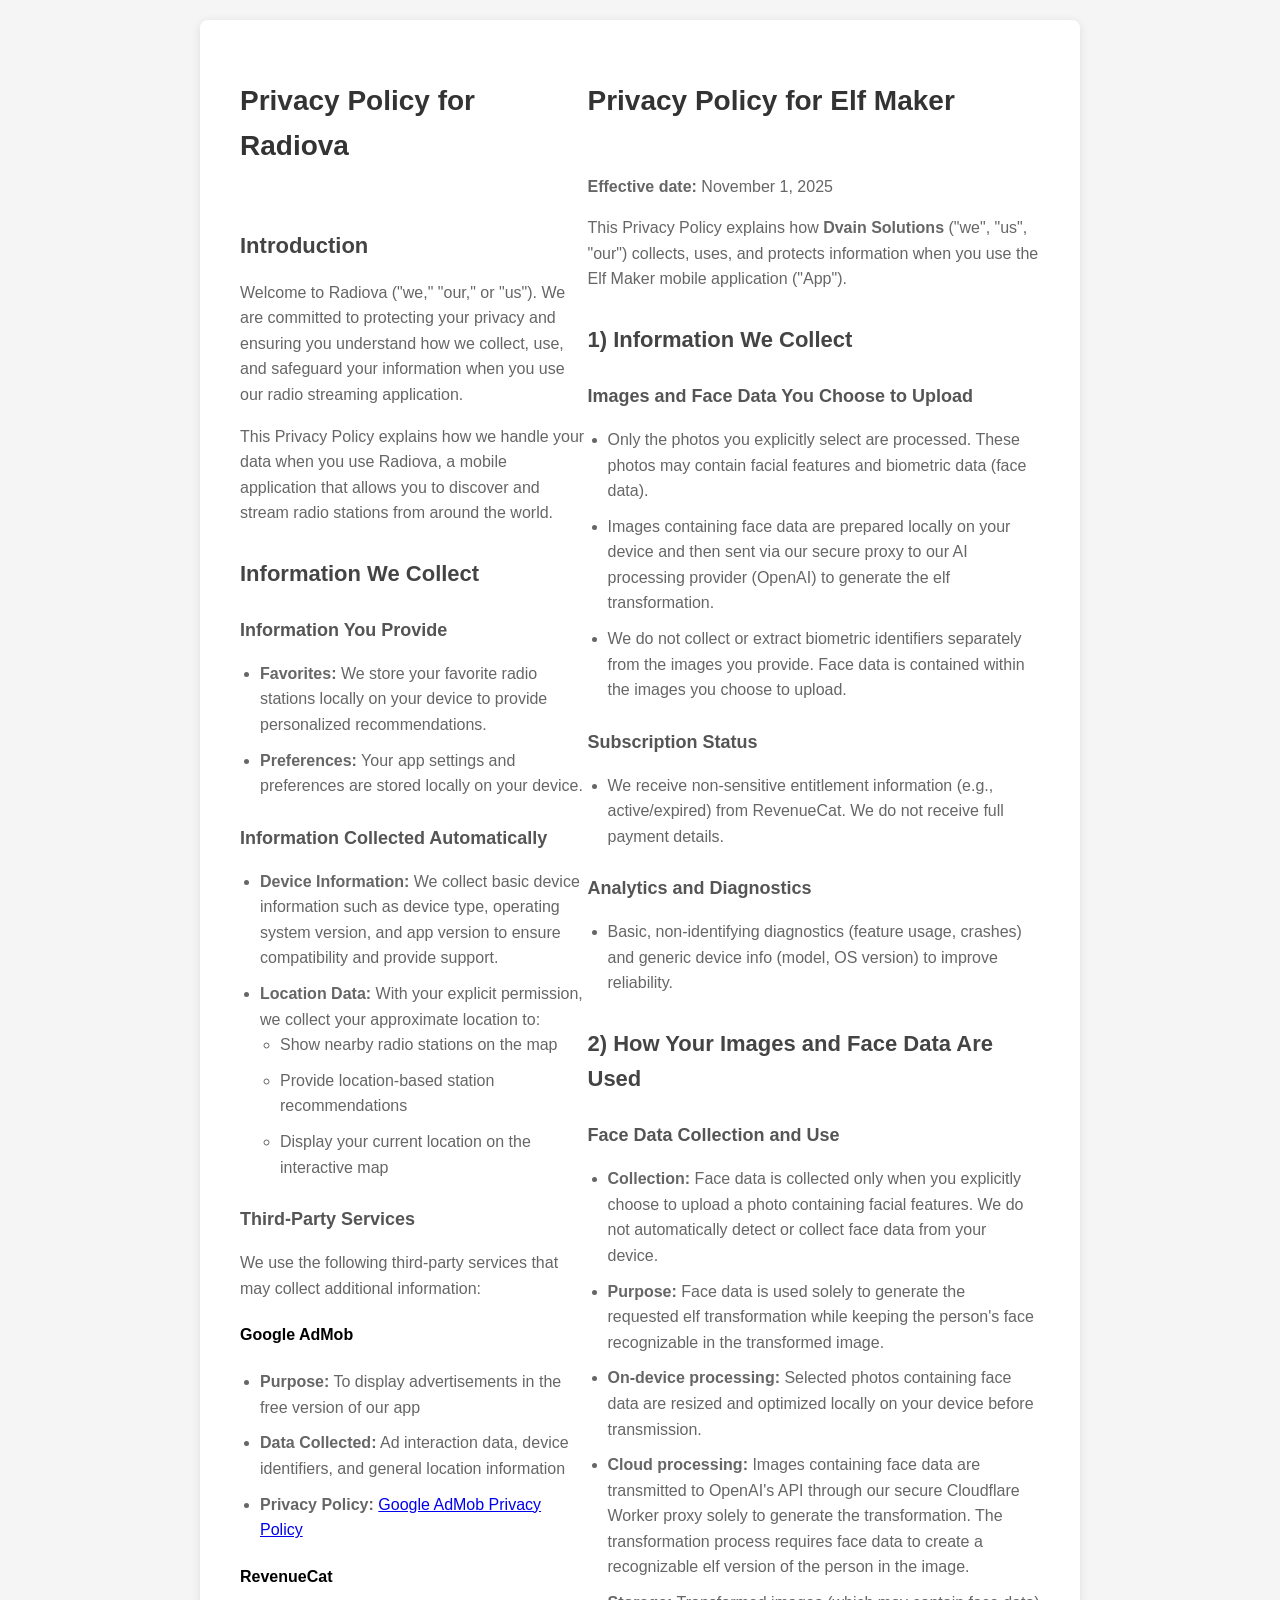
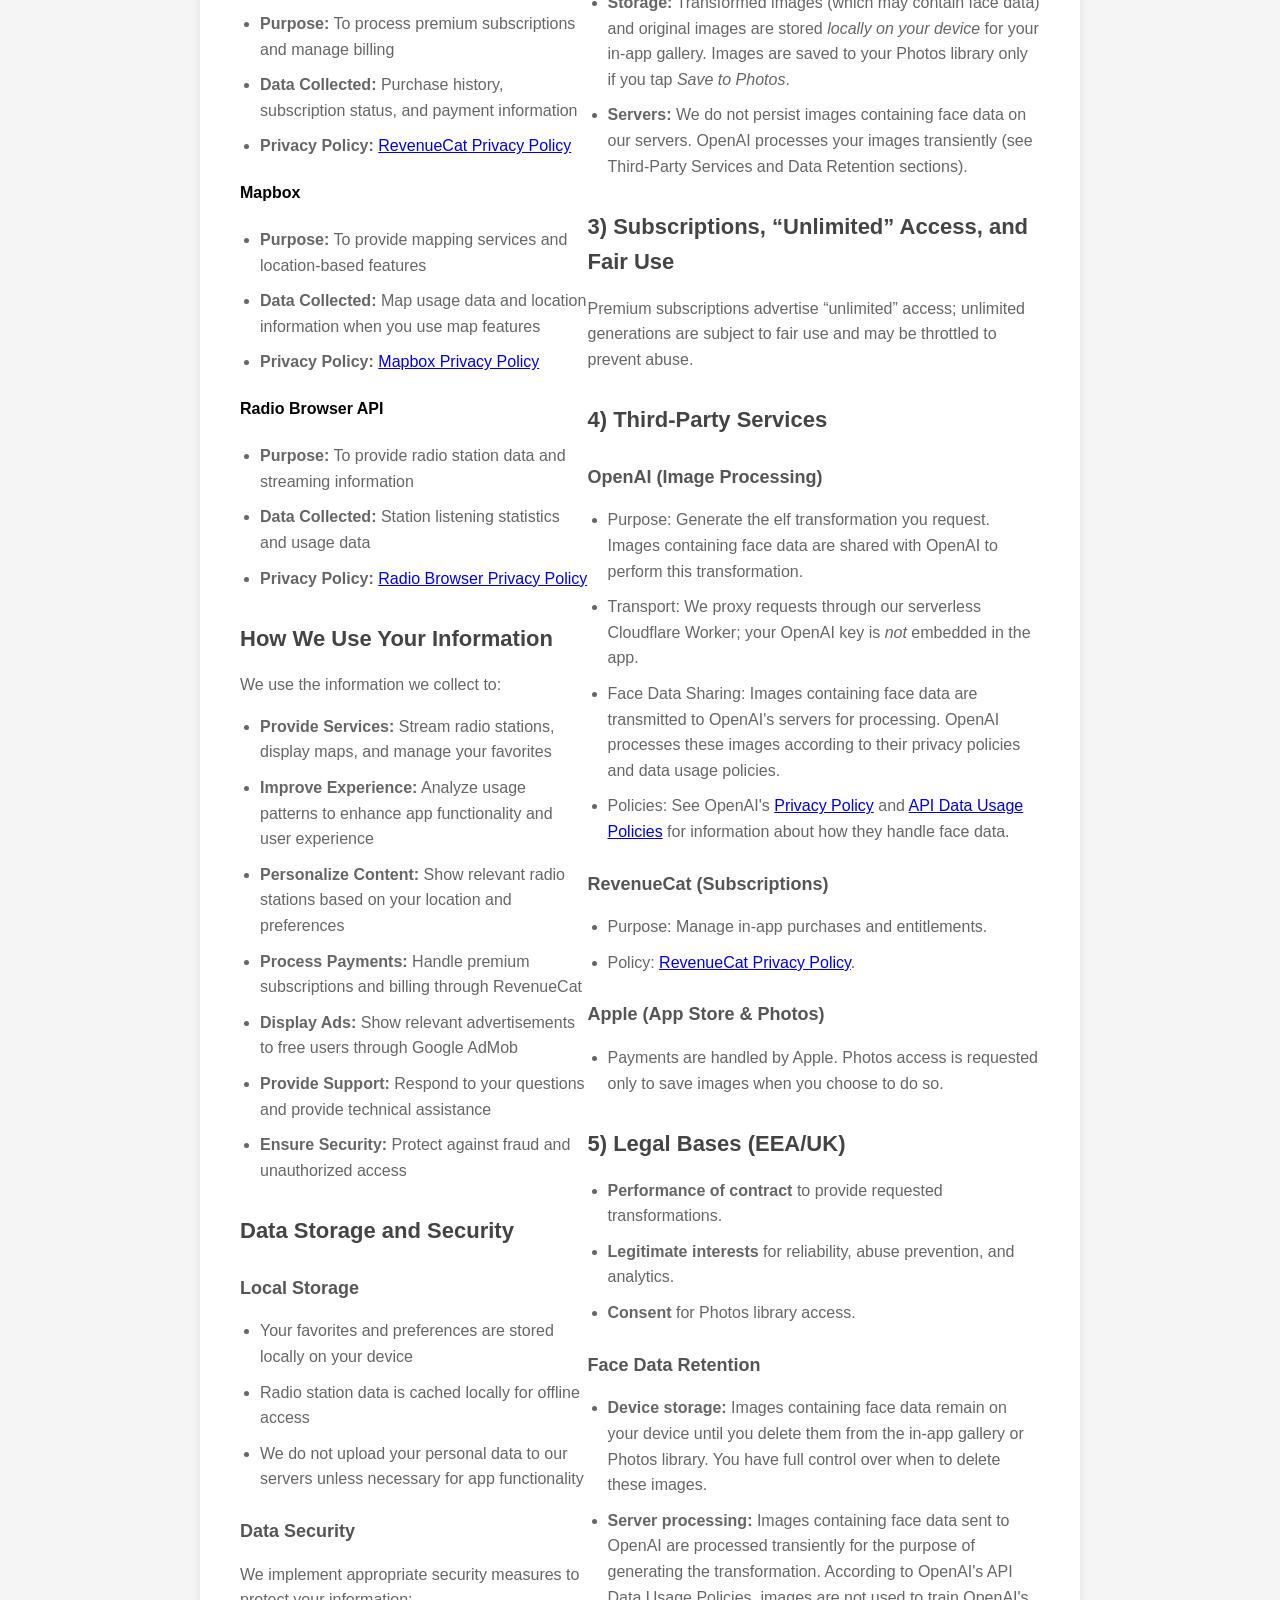
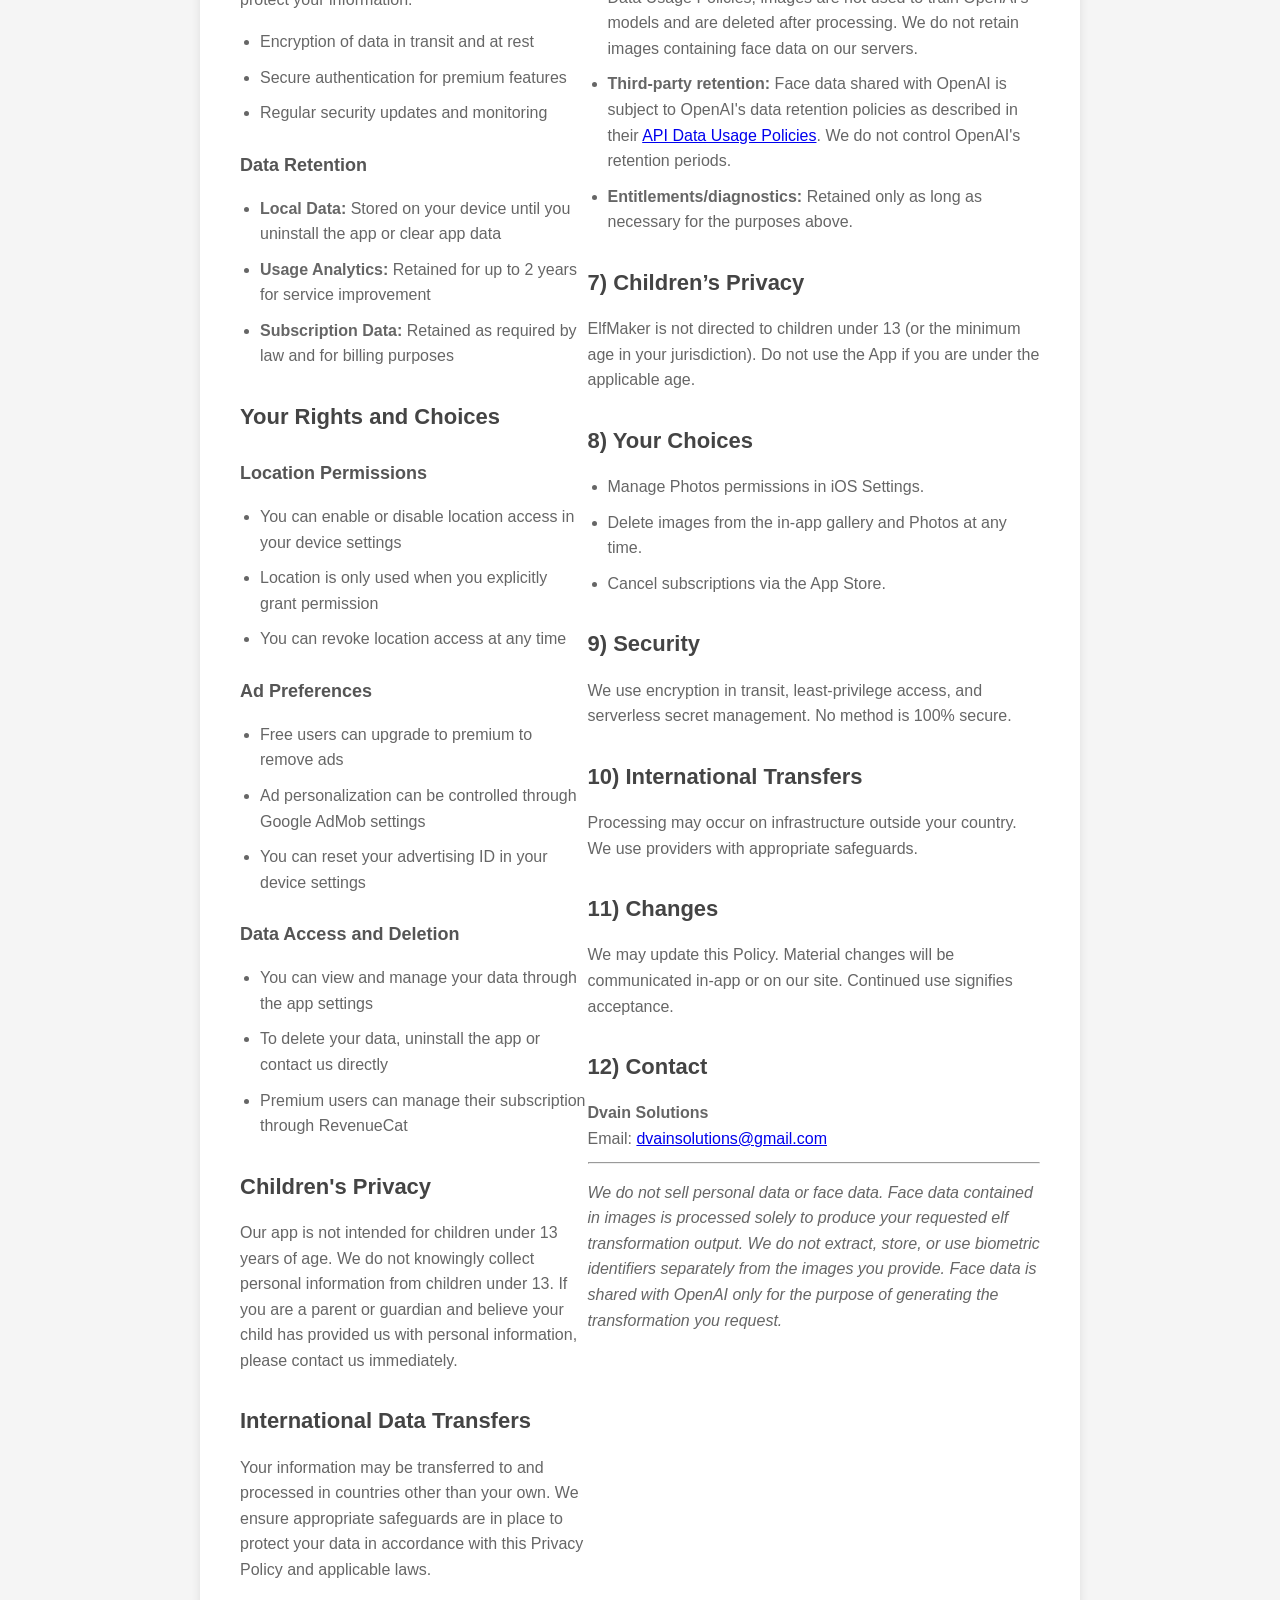
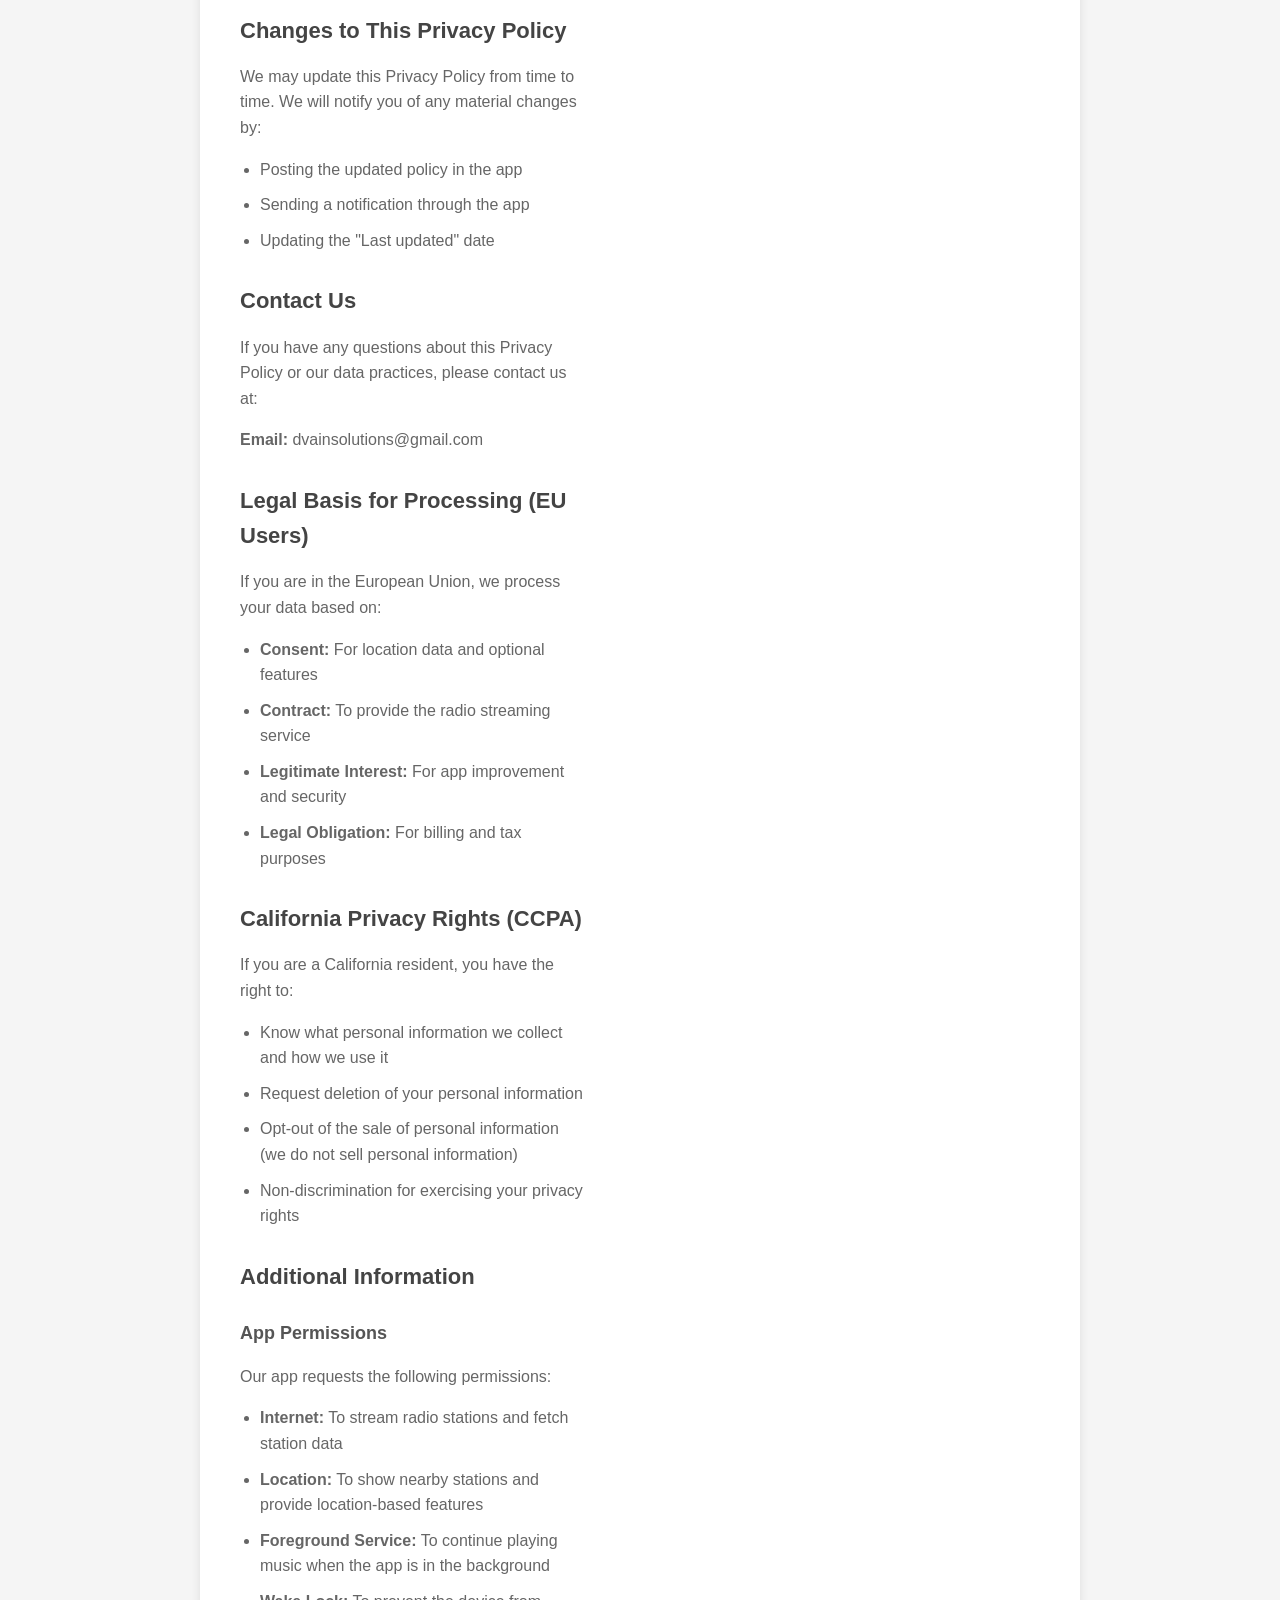
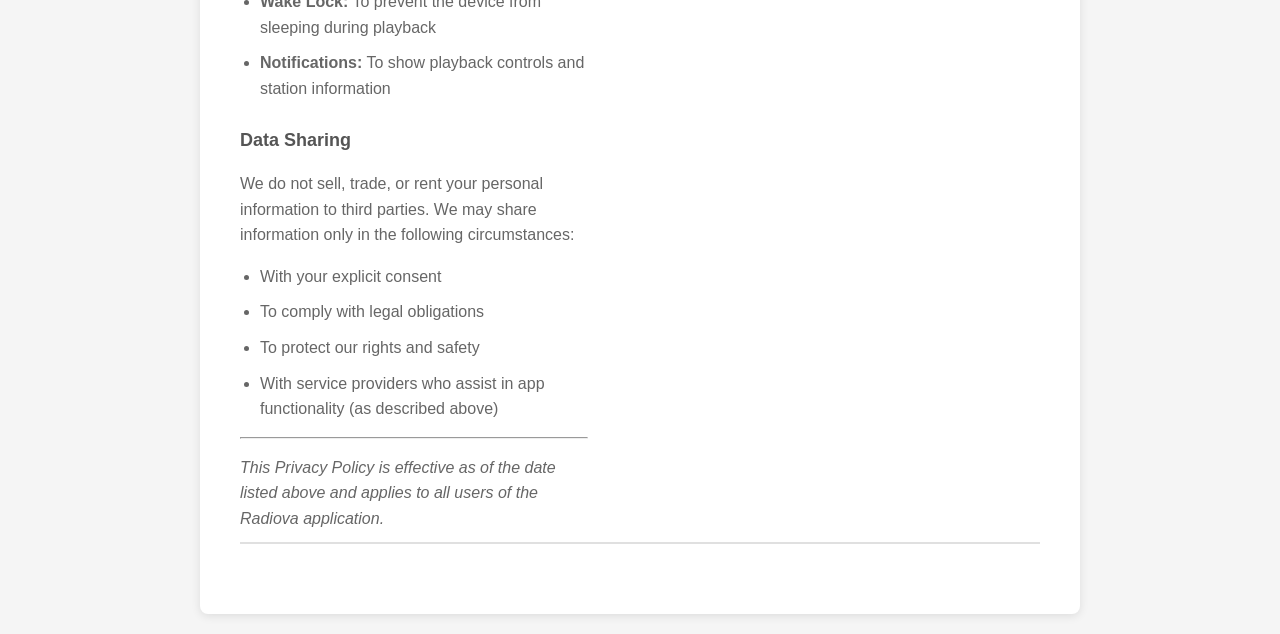
==== commit fd41b8e0: "Update index.html" ====
--- a/index.html
+++ b/index.html
@@ -527,14 +527,15 @@
             <h1>Privacy Policy for Elf Maker</h1>
         </div>
 
-        <p><strong>Effective date:</strong> October 30, 2025</p>
+        <p><strong>Effective date:</strong> November 1, 2025</p>
         <p>This Privacy Policy explains how <strong>Dvain Solutions</strong> ("we", "us", "our") collects, uses, and protects information when you use the Elf Maker mobile application ("App").</p>
 
         <h2>1) Information We Collect</h2>
-        <h3>Images You Choose to Upload</h3>
-        <ul>
-            <li>Only the photos you explicitly select are processed.</li>
-            <li>Images are prepared locally on your device and then sent via our secure proxy to our AI processing provider to generate the elf transformation.</li>
+        <h3>Images and Face Data You Choose to Upload</h3>
+        <ul>
+            <li>Only the photos you explicitly select are processed. These photos may contain facial features and biometric data (face data).</li>
+            <li>Images containing face data are prepared locally on your device and then sent via our secure proxy to our AI processing provider (OpenAI) to generate the elf transformation.</li>
+            <li>We do not collect or extract biometric identifiers separately from the images you provide. Face data is contained within the images you choose to upload.</li>
         </ul>
         <h3>Subscription Status</h3>
         <ul>
@@ -545,12 +546,15 @@
             <li>Basic, non-identifying diagnostics (feature usage, crashes) and generic device info (model, OS version) to improve reliability.</li>
         </ul>
 
-        <h2>2) How Your Images Are Used</h2>
-        <ul>
-            <li><strong>On-device:</strong> Selected photos are resized/optimized locally.</li>
-            <li><strong>Cloud processing:</strong> Images are transmitted to OpenAI’s API through our secure Cloudflare Worker proxy solely to generate the transformation.</li>
-            <li><strong>Storage:</strong> Transformed images and originals are stored <em>locally on your device</em> for your in‑app gallery. Images are saved to your Photos library only if you tap <em>Save to Photos</em>.</li>
-            <li><strong>Servers:</strong> We do not persist images on our servers. OpenAI processes your images transiently (see Third‑Party Services).</li>
+        <h2>2) How Your Images and Face Data Are Used</h2>
+        <h3>Face Data Collection and Use</h3>
+        <ul>
+            <li><strong>Collection:</strong> Face data is collected only when you explicitly choose to upload a photo containing facial features. We do not automatically detect or collect face data from your device.</li>
+            <li><strong>Purpose:</strong> Face data is used solely to generate the requested elf transformation while keeping the person's face recognizable in the transformed image.</li>
+            <li><strong>On-device processing:</strong> Selected photos containing face data are resized and optimized locally on your device before transmission.</li>
+            <li><strong>Cloud processing:</strong> Images containing face data are transmitted to OpenAI's API through our secure Cloudflare Worker proxy solely to generate the transformation. The transformation process requires face data to create a recognizable elf version of the person in the image.</li>
+            <li><strong>Storage:</strong> Transformed images (which may contain face data) and original images are stored <em>locally on your device</em> for your in‑app gallery. Images are saved to your Photos library only if you tap <em>Save to Photos</em>.</li>
+            <li><strong>Servers:</strong> We do not persist images containing face data on our servers. OpenAI processes your images transiently (see Third‑Party Services and Data Retention sections).</li>
         </ul>
 
         <h2>3) Subscriptions, “Unlimited” Access, and Fair Use</h2>
@@ -559,10 +563,10 @@
         <h2>4) Third‑Party Services</h2>
         <h3>OpenAI (Image Processing)</h3>
         <ul>
-            <li>Purpose: Generate the elf transformation you request.</li>
+            <li>Purpose: Generate the elf transformation you request. Images containing face data are shared with OpenAI to perform this transformation.</li>
             <li>Transport: We proxy requests through our serverless Cloudflare Worker; your OpenAI key is <em>not</em> embedded in the app.</li>
-            <li>Policies: See OpenAI’s <a href="https://openai.com/policies/privacy-policy" target="_blank" rel="noopener">Privacy Policy</a> and <a href="https://openai.com/policies/api-data-usage-policies" target="_blank" rel="noopener">API Data Usage Policies</a>.</li>
-        </ul>
+            <li>Face Data Sharing: Images containing face data are transmitted to OpenAI's servers for processing. OpenAI processes these images according to their privacy policies and data usage policies.</li>
+            <li>Policies: See OpenAI's <a href="https://openai.com/policies/privacy-policy" target="_blank" rel="noopener">Privacy Policy</a> and <a href="https://openai.com/policies/api-data-usage-policies" target="_blank" rel="noopener">API Data Usage Policies</a> for information about how they handle face data.</li>        </ul>
         <h3>RevenueCat (Subscriptions)</h3>
         <ul>
             <li>Purpose: Manage in‑app purchases and entitlements.</li>
@@ -580,10 +584,11 @@
             <li><strong>Consent</strong> for Photos library access.</li>
         </ul>
 
-        <h2>6) Data Retention</h2>
-        <ul>
-            <li><strong>Device storage:</strong> Images remain on your device until you delete them.</li>
-            <li><strong>Server processing:</strong> Images sent to OpenAI are processed transiently; we do not retain them server‑side.</li>
+        <h3>Face Data Retention</h3>
+        <ul>
+            <li><strong>Device storage:</strong> Images containing face data remain on your device until you delete them from the in‑app gallery or Photos library. You have full control over when to delete these images.</li>
+            <li><strong>Server processing:</strong> Images containing face data sent to OpenAI are processed transiently for the purpose of generating the transformation. According to OpenAI's API Data Usage Policies, images are not used to train OpenAI's models and are deleted after processing. We do not retain images containing face data on our servers.</li>
+            <li><strong>Third-party retention:</strong> Face data shared with OpenAI is subject to OpenAI's data retention policies as described in their <a href="https://openai.com/policies/api-data-usage-policies" target="_blank" rel="noopener">API Data Usage Policies</a>. We do not control OpenAI's retention periods.</li>
             <li><strong>Entitlements/diagnostics:</strong> Retained only as long as necessary for the purposes above.</li>
         </ul>
 
@@ -610,7 +615,7 @@
         <p><strong>Dvain Solutions</strong><br>
            Email: <a href="mailto:dvainsolutions@gmail.com">dvainsolutions@gmail.com</a></p>
         <hr>
-        <p><em>We do not sell personal data. We do not store biometric identifiers; images are processed solely to produce your requested output.</em></p>
+        <p><em>We do not sell personal data or face data. Face data contained in images is processed solely to produce your requested elf transformation output. We do not extract, store, or use biometric identifiers separately from the images you provide. Face data is shared with OpenAI only for the purpose of generating the transformation you request.</em></p>
     </div>
 
         <!-- Add more policy sections for additional apps -->
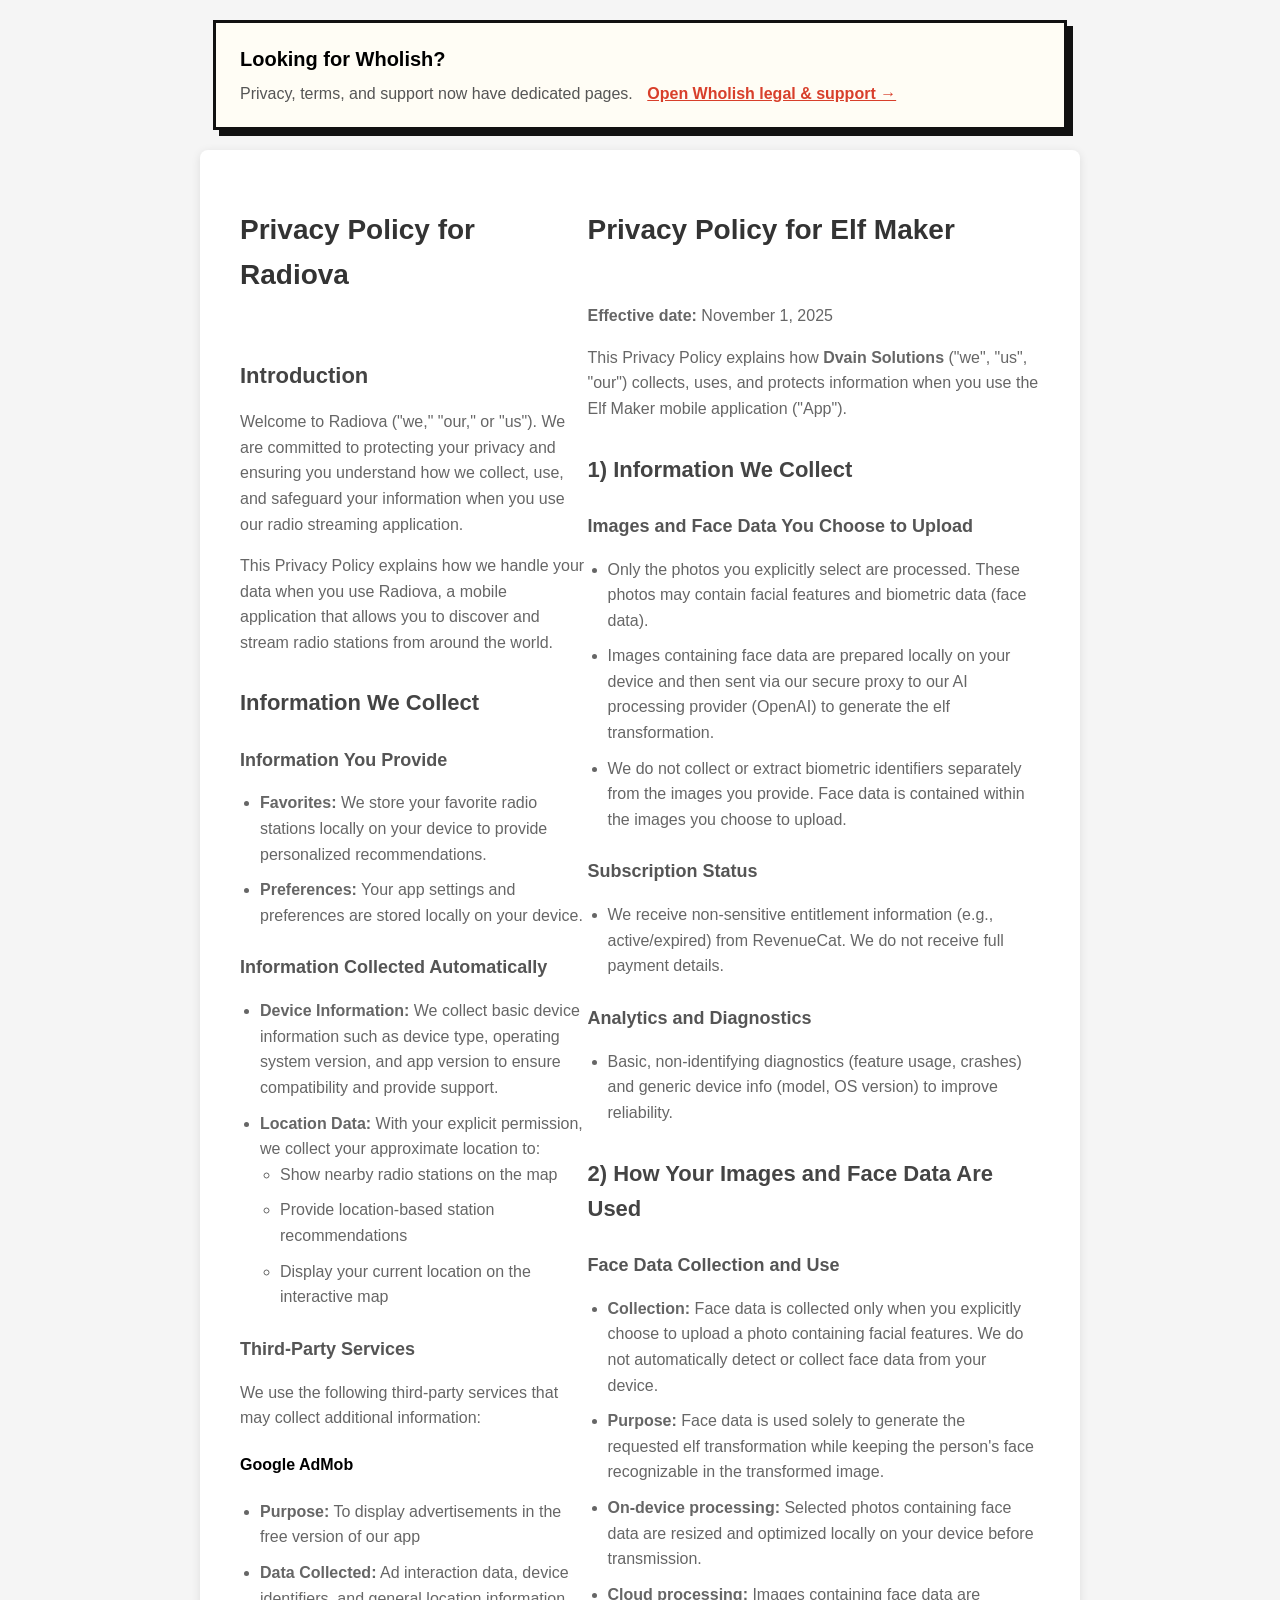
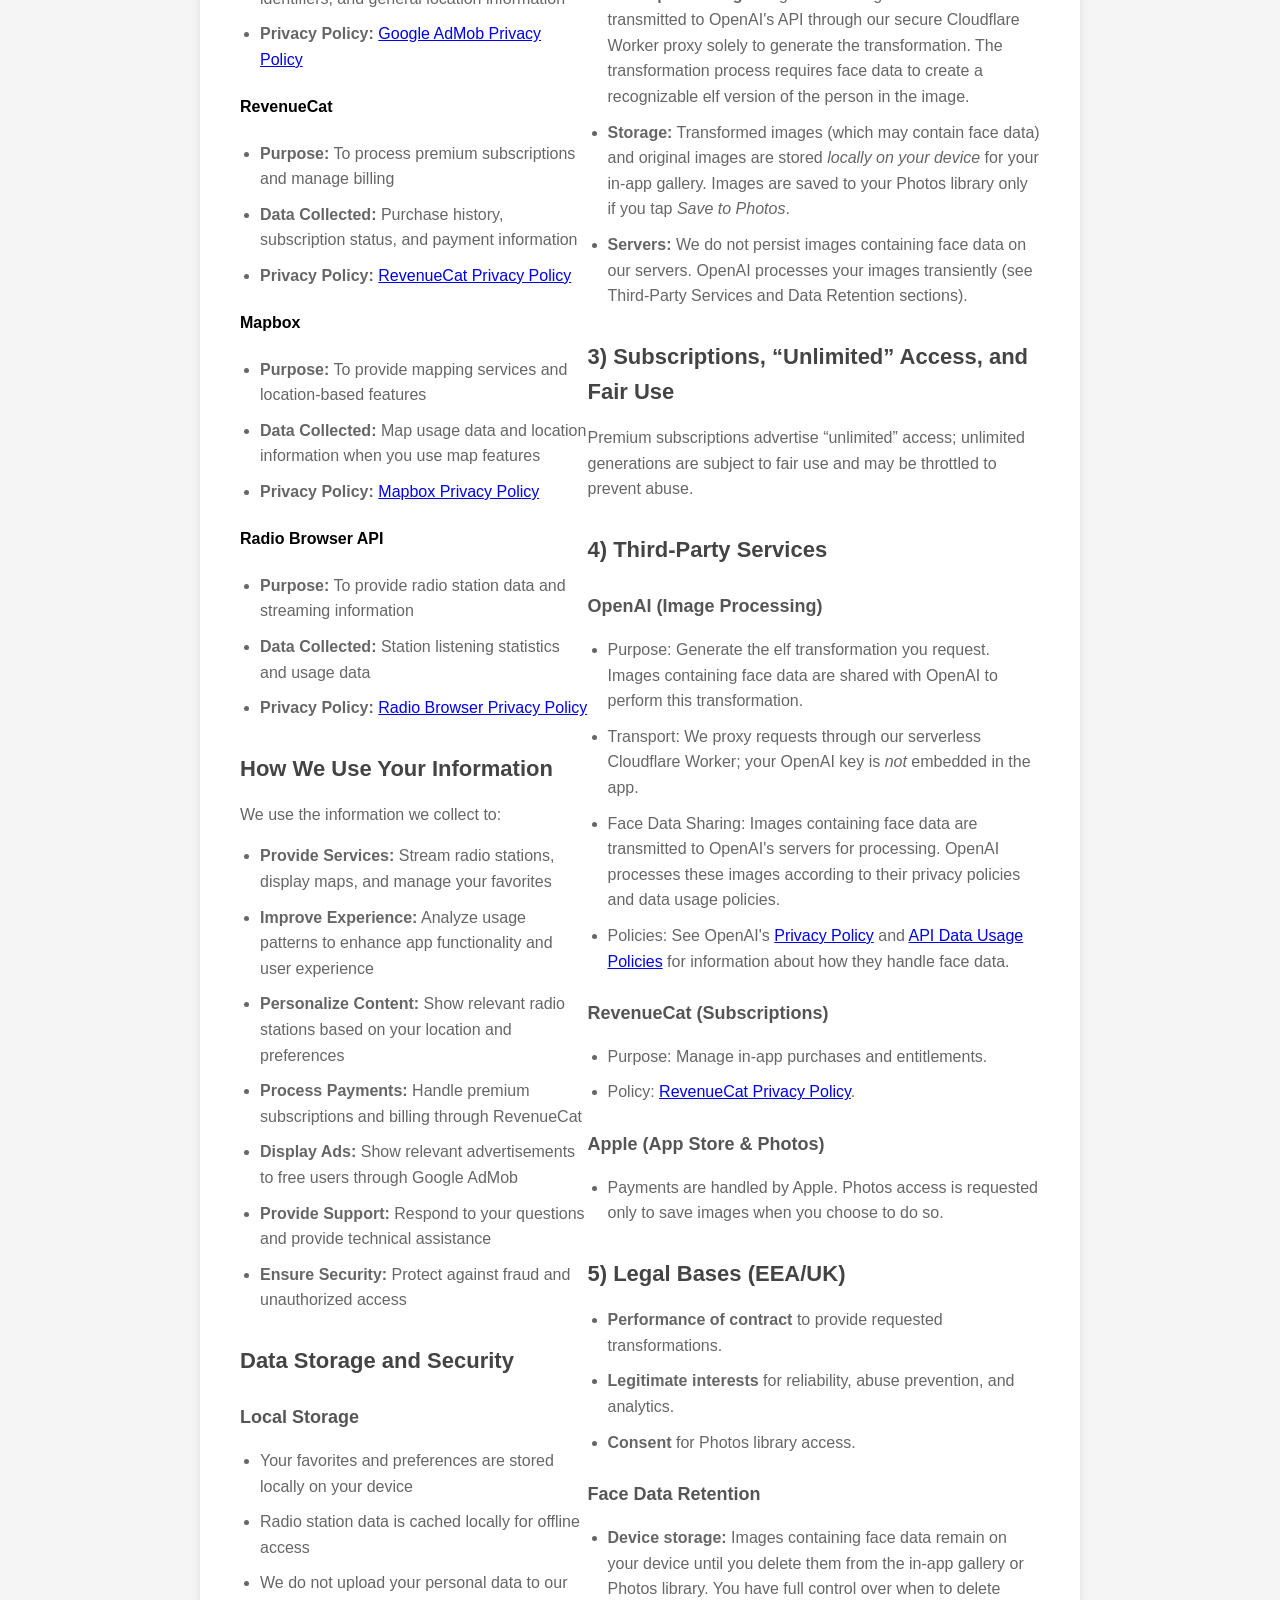
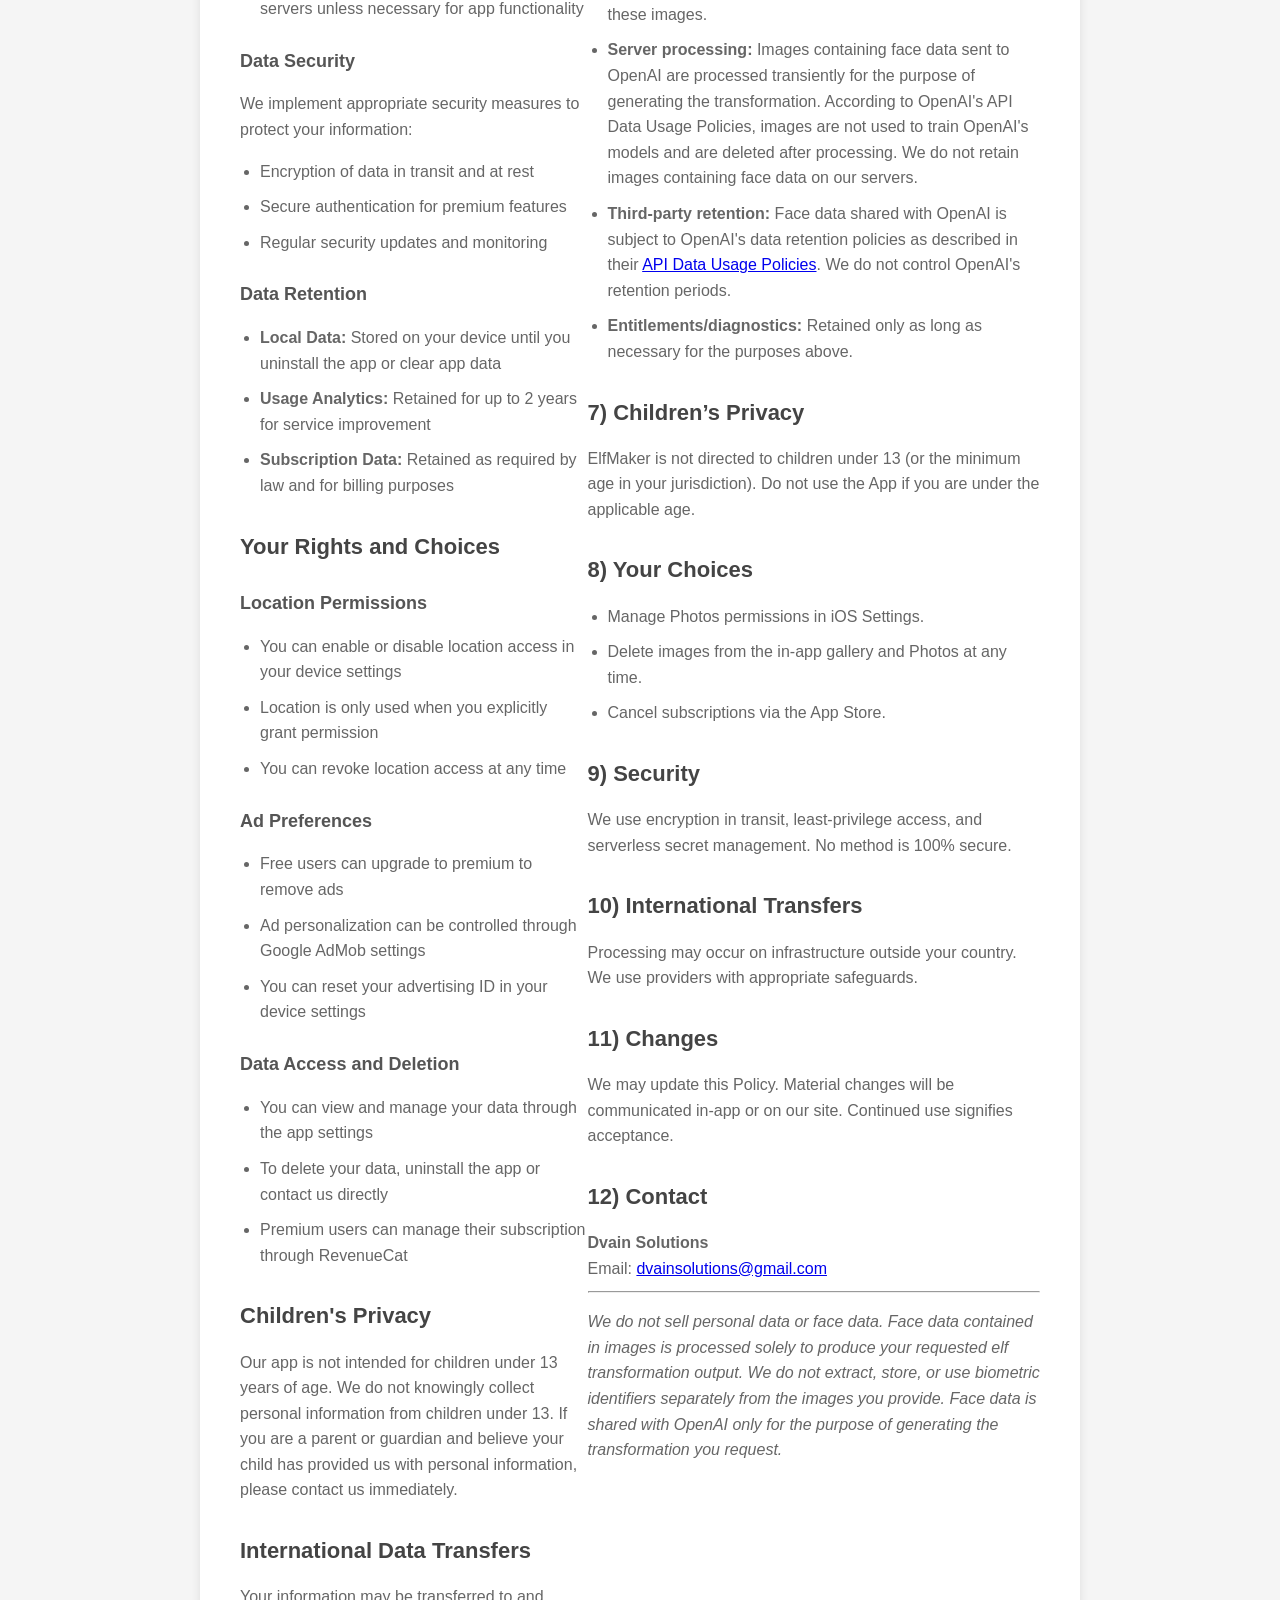
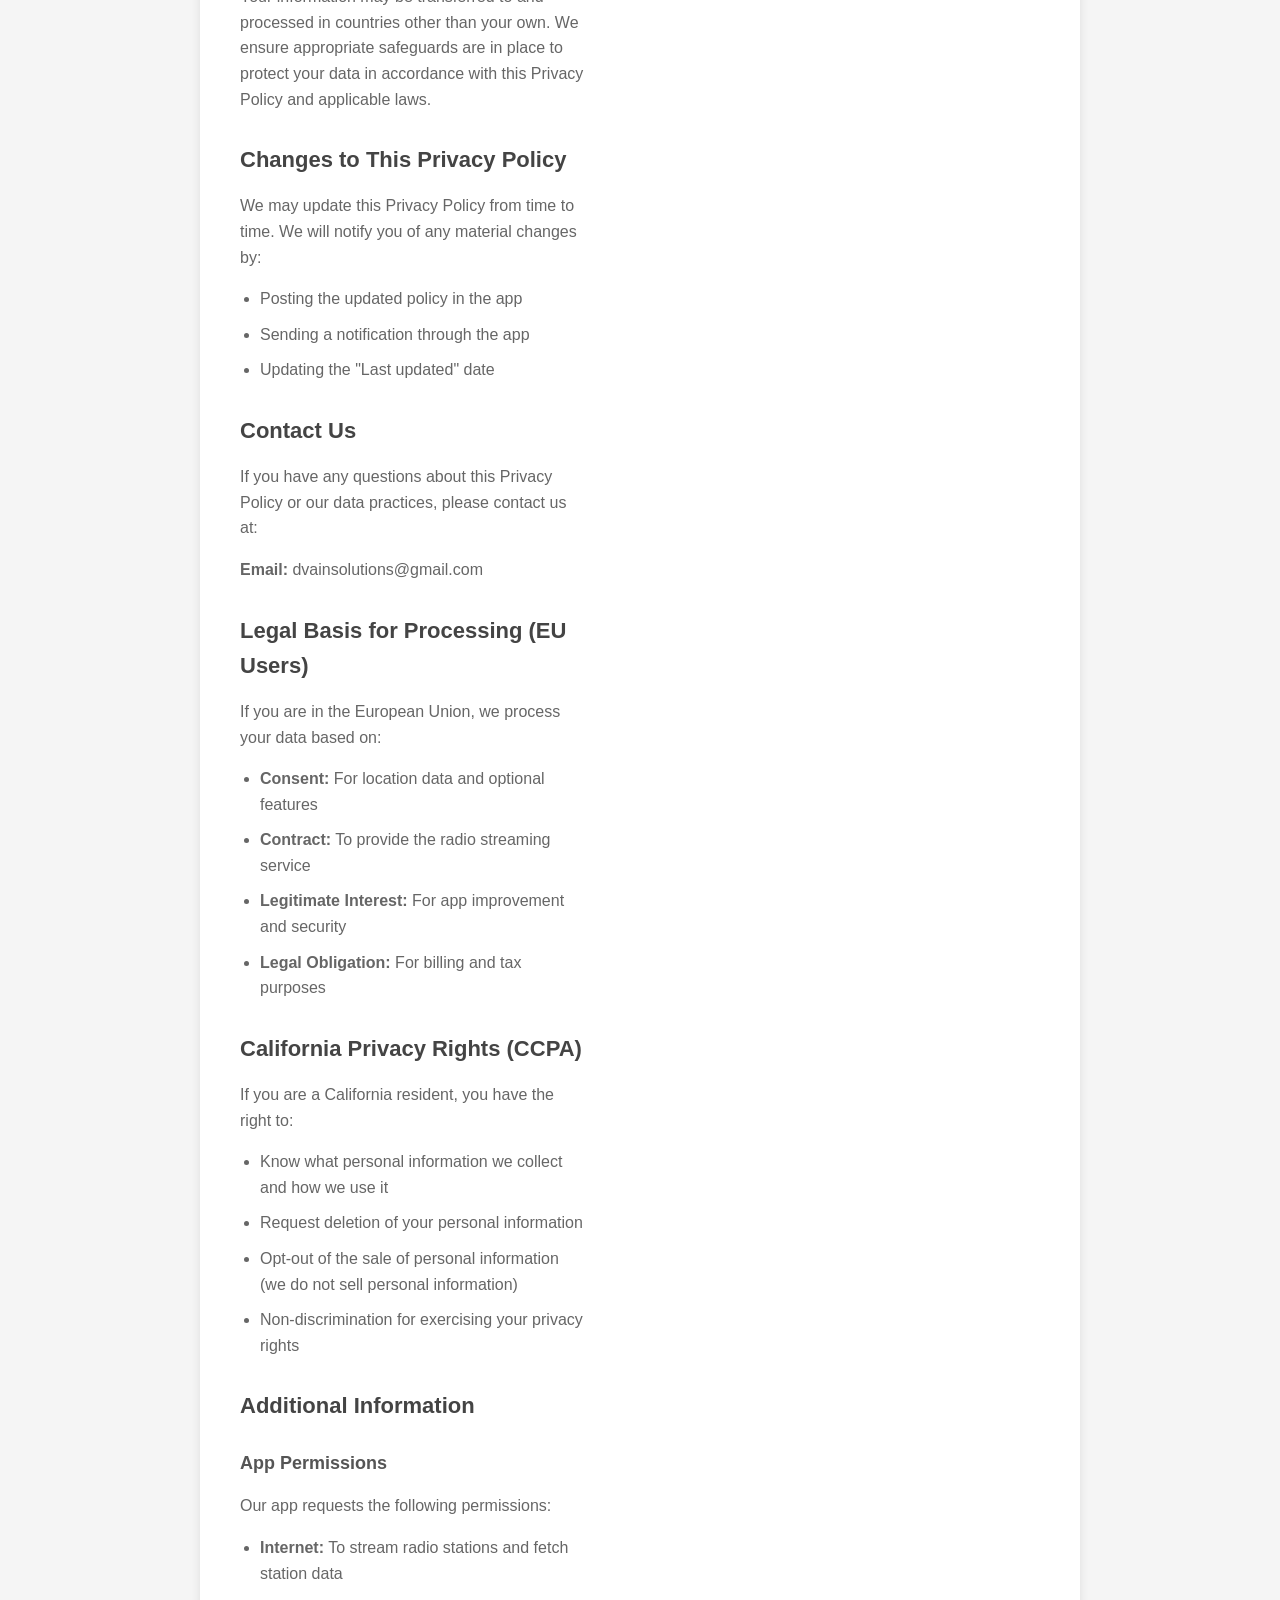
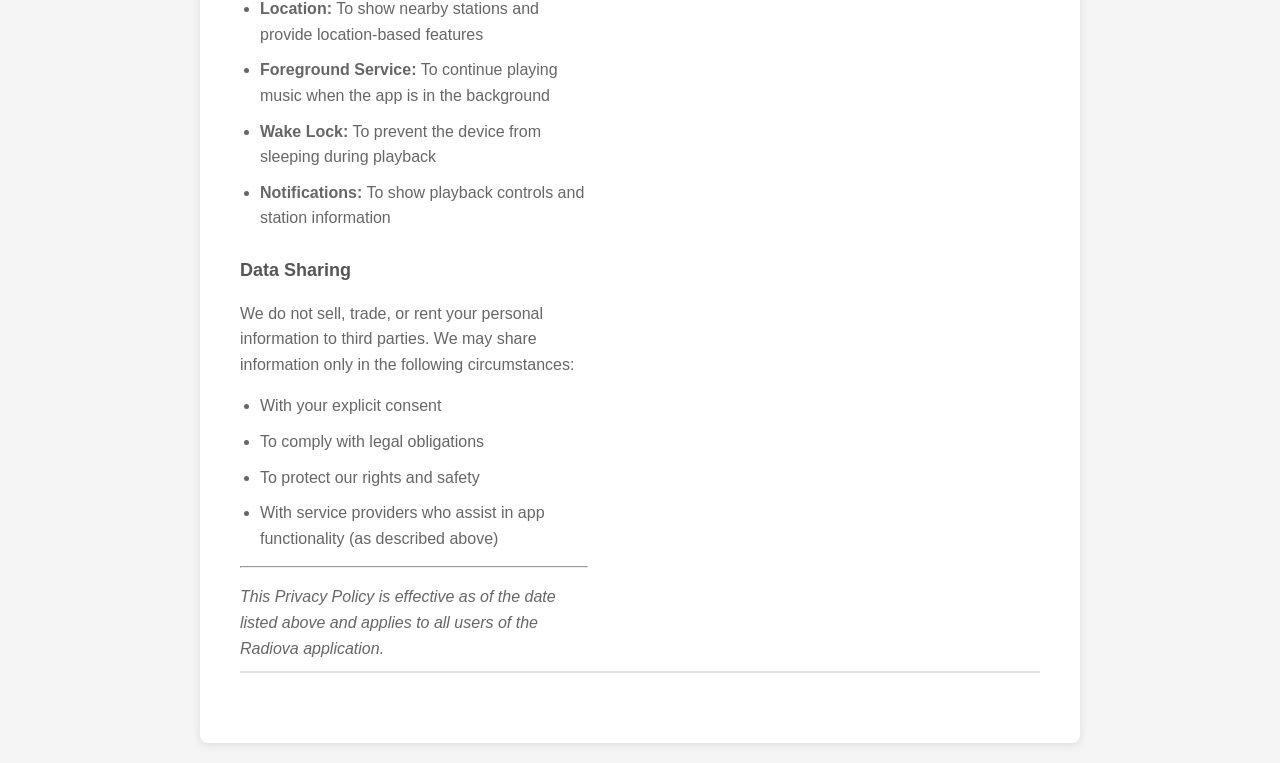
==== commit eebb3450: "Add Wholish legal and support pages" ====
--- a/index.html
+++ b/index.html
@@ -119,6 +119,11 @@
     </style>
 </head>
 <body>
+    <aside style="max-width:800px;margin:0 auto 20px;padding:20px 24px;background:#fffdf5;border:3px solid #111;box-shadow:6px 6px 0 #111;font-family:-apple-system,BlinkMacSystemFont,'Segoe UI',sans-serif;">
+        <strong style="display:block;font-size:20px;margin-bottom:6px;">Looking for Wholish?</strong>
+        <span style="color:#555;">Privacy, terms, and support now have dedicated pages.</span>
+        <a href="/wholish/" style="display:inline-block;margin-left:10px;color:#d83f2b;font-weight:800;">Open Wholish legal &amp; support →</a>
+    </aside>
     <div class="container">
         <div class="nav-tabs">
          <!--   <button class="nav-tab active" onclick="showPolicy('radiova')">
@@ -617,6 +622,81 @@
         <hr>
         <p><em>We do not sell personal data or face data. Face data contained in images is processed solely to produce your requested elf transformation output. We do not extract, store, or use biometric identifiers separately from the images you provide. Face data is shared with OpenAI only for the purpose of generating the transformation you request.</em></p>
     </div>
+
+        <!-- Dr. Me Privacy Policy -->
+        <div id="drme-policy" class="policy-content">
+            <div class="app-title">
+                <img src="drme-icon.png" alt="Dr. Me" class="app-icon" onerror="this.style.display='none'">
+                <h1>Privacy Policy for Dr. Me</h1>
+            </div>
+
+            <p><strong>Effective date:</strong> March 31, 2026</p>
+            <p><strong>Last updated:</strong> March 31, 2026</p>
+
+            <p>This Privacy Policy explains how Dr. Me ("we," "us," or "our") collects, uses, shares, and protects personal data when you use the Dr. Me mobile application on iOS and Android, and when you contact support.</p>
+            <p>Dr. Me helps users understand medical-report terminology. It is an educational tool and does not provide medical diagnosis or treatment advice.</p>
+
+            <h2>1) Data Controller</h2>
+            <p>Controller: Individual owner/operator of Dr. Me (sole proprietor).</p>
+            <p>Privacy contact: <a href="mailto:dvainsolutions@gmail.com">dvainsolutions@gmail.com</a></p>
+
+            <h2>2) Data We Collect</h2>
+            <ul>
+                <li><strong>Content you provide:</strong> medical report text, PDF files, and image files submitted for analysis.</li>
+                <li><strong>Technical/request metadata:</strong> device identifier and request context used for service protection, rate limiting, and quota enforcement.</li>
+                <li><strong>Subscription data:</strong> entitlement/subscription status and app user identifier via RevenueCat.</li>
+                <li><strong>On-device data:</strong> saved report history, onboarding state, avatar selection, and usage counters stored locally on your device.</li>
+            </ul>
+
+            <p>For app operation, submitted content (including health and potentially sensitive data in medical reports) may be processed in connection with app/device-level identifiers used for security, quota, and entitlement checks.</p>
+
+            <h2>3) How We Use Data</h2>
+            <ul>
+                <li>Deliver analysis and plain-language explanations.</li>
+                <li>Operate, secure, and improve app reliability.</li>
+                <li>Enforce abuse prevention, rate limits, and free-tier quotas.</li>
+                <li>Determine subscription entitlement and support purchase restore/sync.</li>
+                <li>Respond to support and privacy requests.</li>
+            </ul>
+
+            <p>We process these categories for app functionality and service operation. We do not use this data for third-party advertising, developer marketing, or cross-context profiling.</p>
+
+            <h2>4) Third-Party Services</h2>
+            <ul>
+                <li><strong>OpenAI:</strong> Processes analysis input to generate explanations. <a href="https://openai.com/policies/privacy-policy" target="_blank" rel="noopener">Privacy Policy</a></li>
+                <li><strong>Cloudflare:</strong> Hosts proxy infrastructure, caching, and security/rate limiting. <a href="https://www.cloudflare.com/privacypolicy" target="_blank" rel="noopener">Privacy Policy</a></li>
+                <li><strong>RevenueCat:</strong> Handles subscription and entitlement processing. <a href="https://www.revenuecat.com/privacy/" target="_blank" rel="noopener">Privacy Policy</a></li>
+            </ul>
+
+            <p>We and our service providers do not use collected data for tracking you across third-party apps or websites.</p>
+
+            <h2>5) Retention</h2>
+            <ul>
+                <li>Analysis inputs are processed transiently to deliver results.</li>
+                <li>Limited technical retention may occur for reliability and abuse prevention (including rate-limit/quota records and cached analysis responses).</li>
+                <li>Based on current configuration, analysis response cache may be retained for up to 7 days.</li>
+                <li>On-device history remains until you delete it or uninstall the app (subject to platform behavior and backup settings).</li>
+            </ul>
+
+            <h2>6) Your Rights and Choices</h2>
+            <ul>
+                <li>You may request access, correction, deletion, or restriction where applicable law provides these rights.</li>
+                <li>You can delete saved reports in-app and manage app permissions in your device settings.</li>
+                <li>You can manage subscriptions through Apple App Store or Google Play account settings.</li>
+            </ul>
+
+            <h2>7) Children’s Privacy</h2>
+            <p>Dr. Me is not directed to children under 13, and we do not knowingly collect personal data from children under 13.</p>
+
+            <h2>8) International Transfers</h2>
+            <p>Because our providers operate globally, data may be processed outside your country with safeguards required by applicable law.</p>
+
+            <h2>9) Contact</h2>
+            <p>If you have privacy questions or requests, contact <a href="mailto:dvainsolutions@gmail.com">dvainsolutions@gmail.com</a>.</p>
+
+            <hr>
+            <p><em>This Privacy Policy is effective as of March 31, 2026 and applies to Dr. Me app users.</em></p>
+        </div>
 
         <!-- Add more policy sections for additional apps -->
     </div>
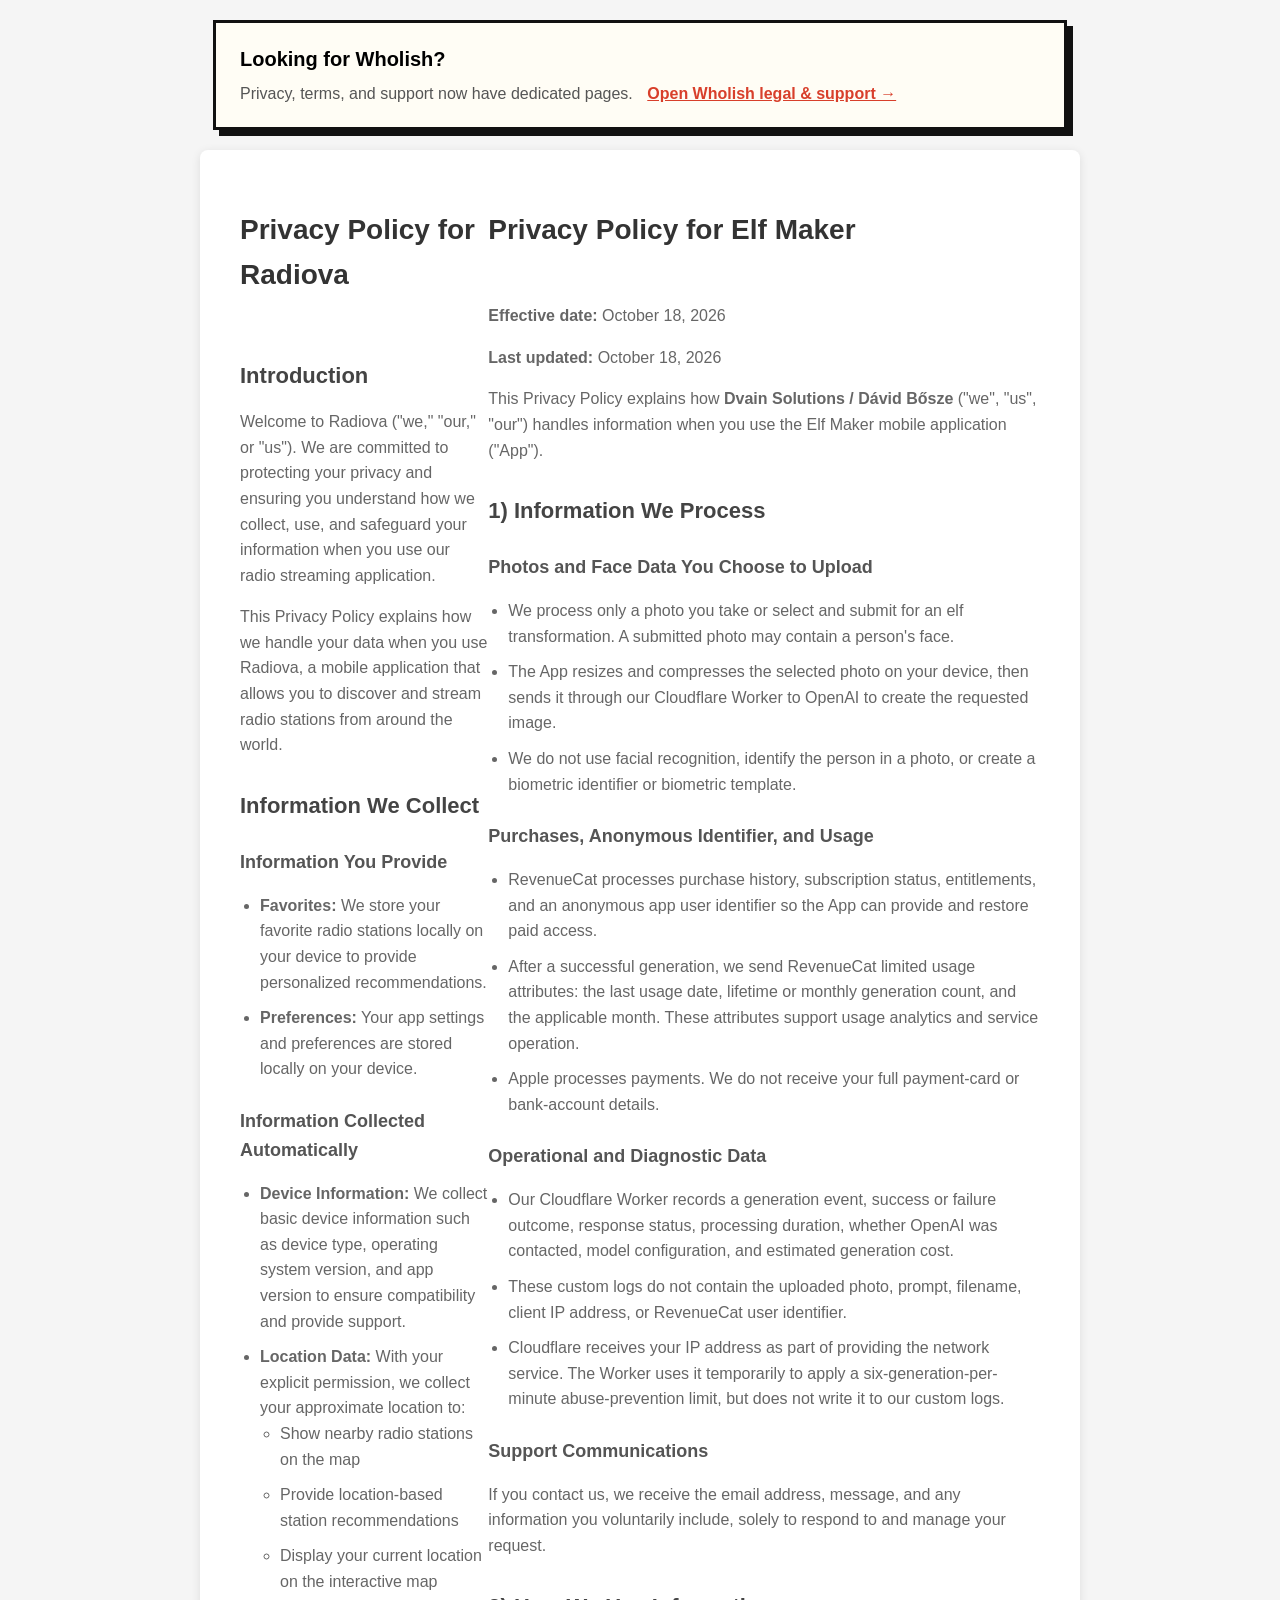
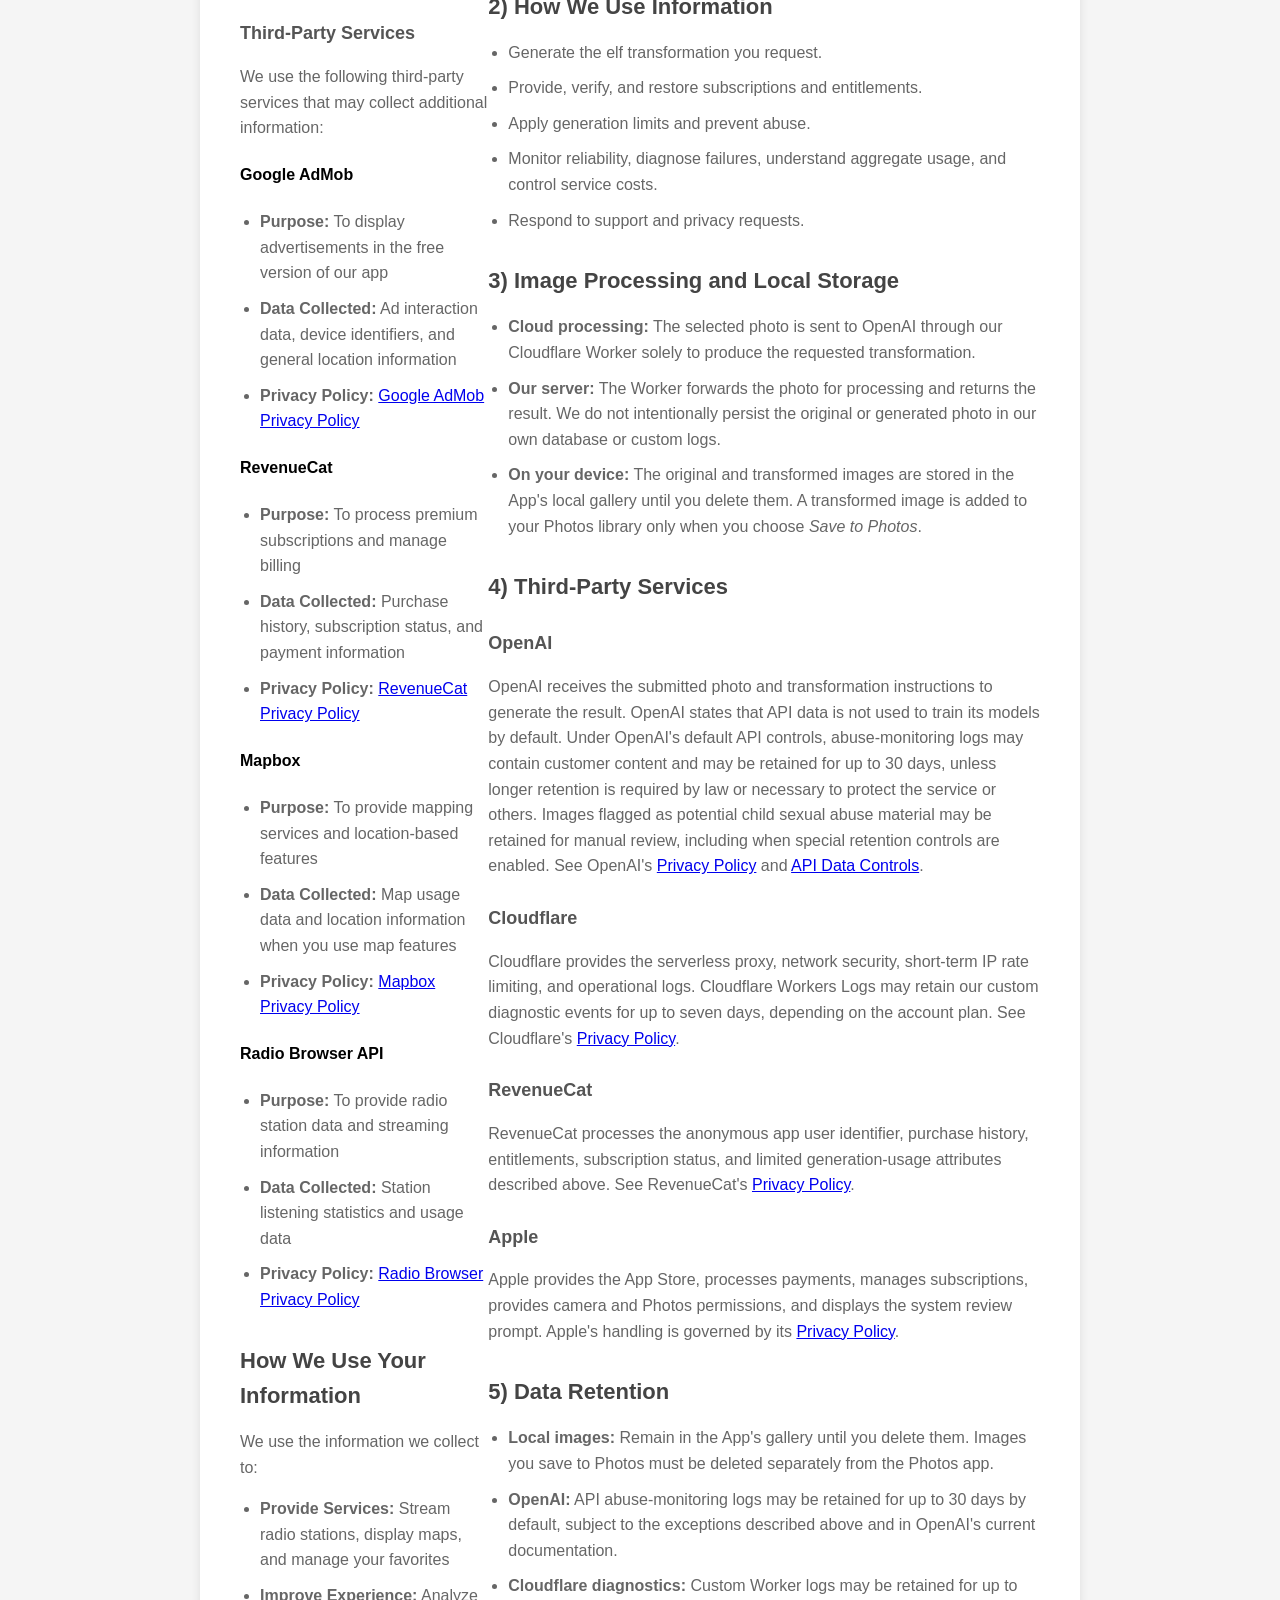
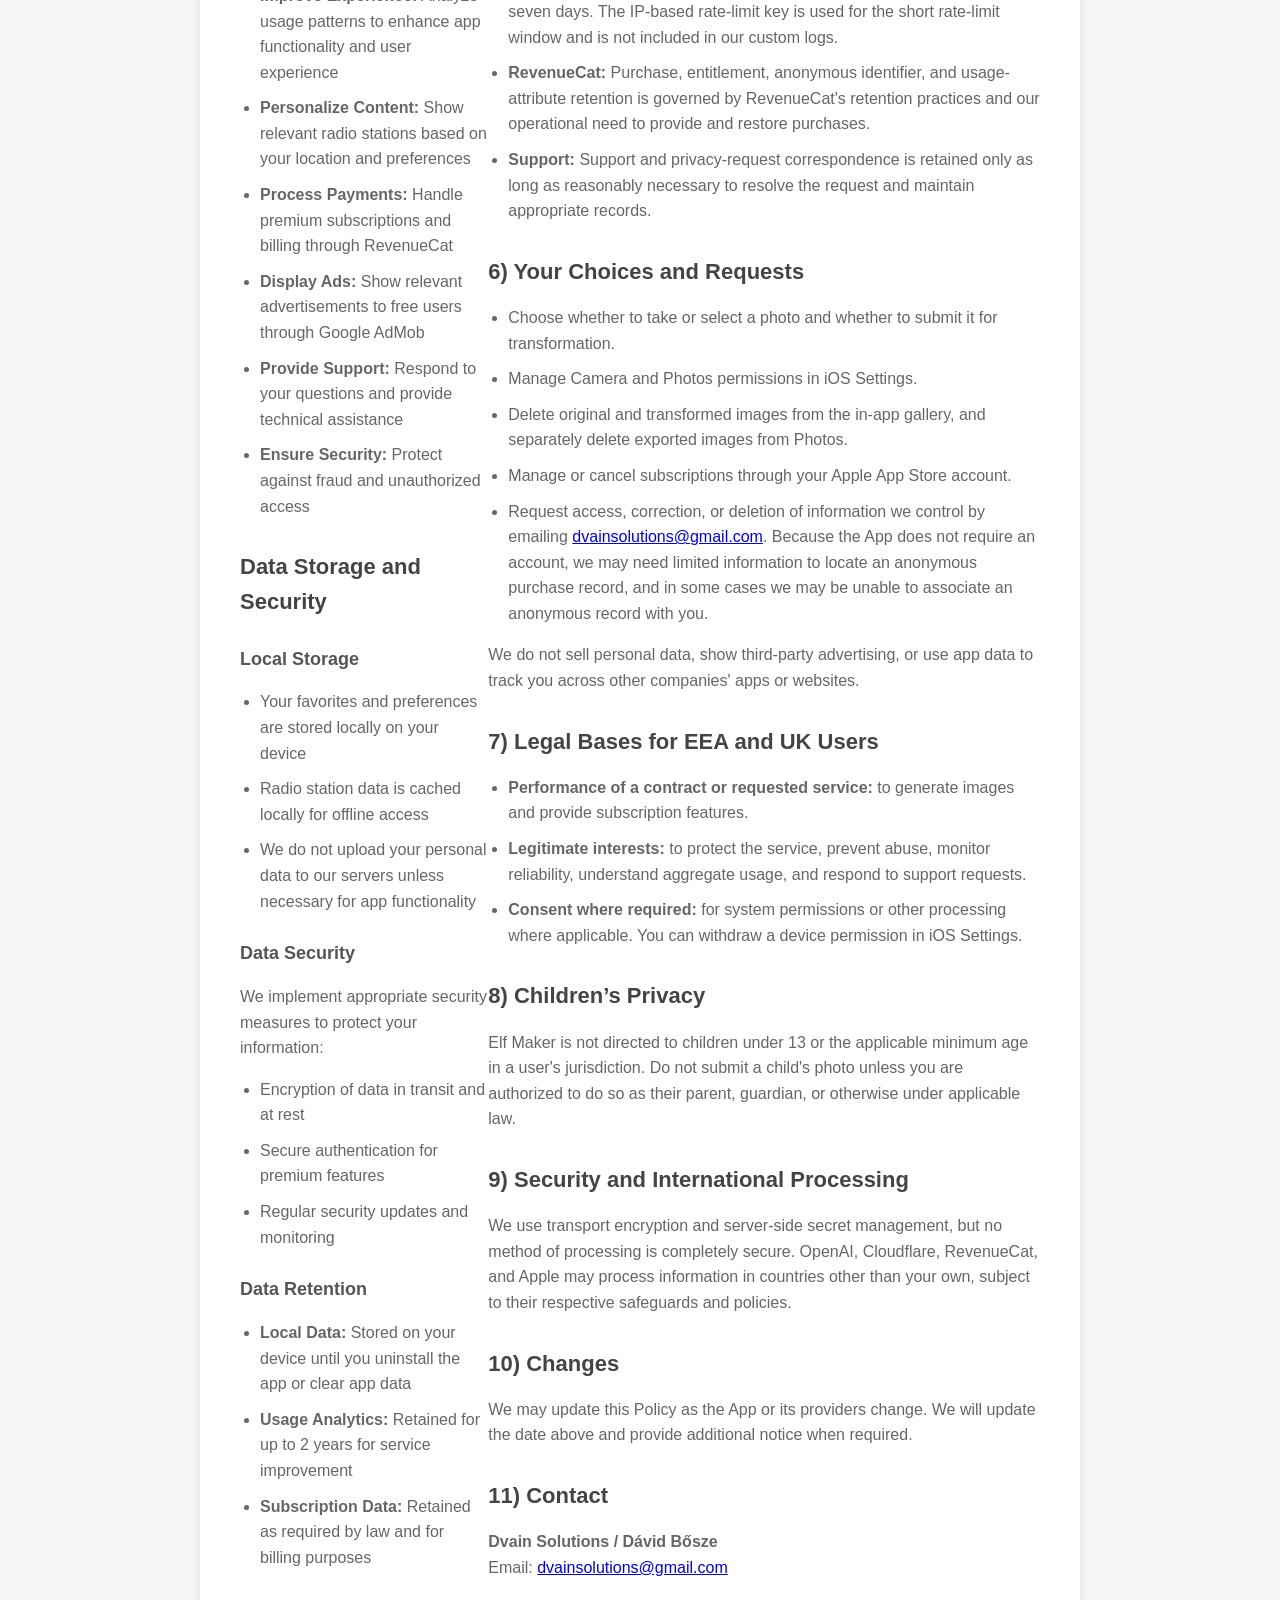
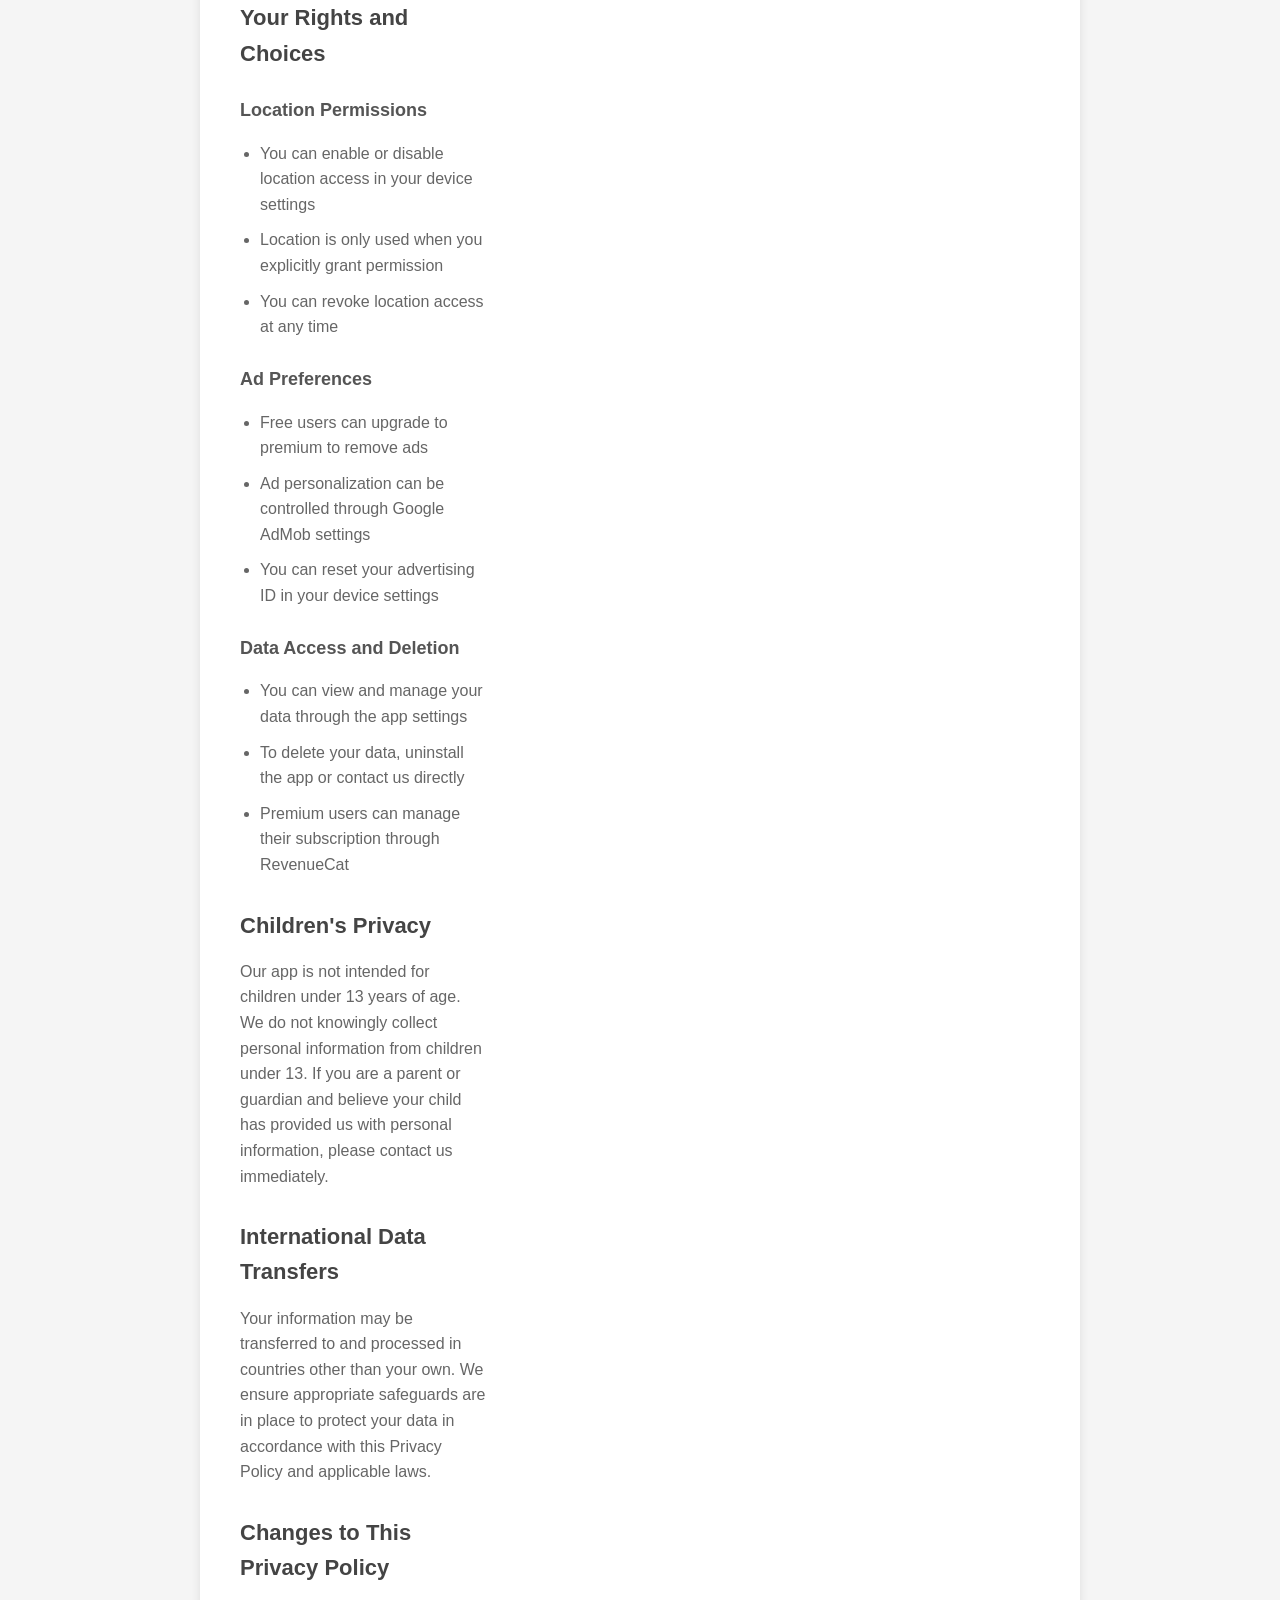
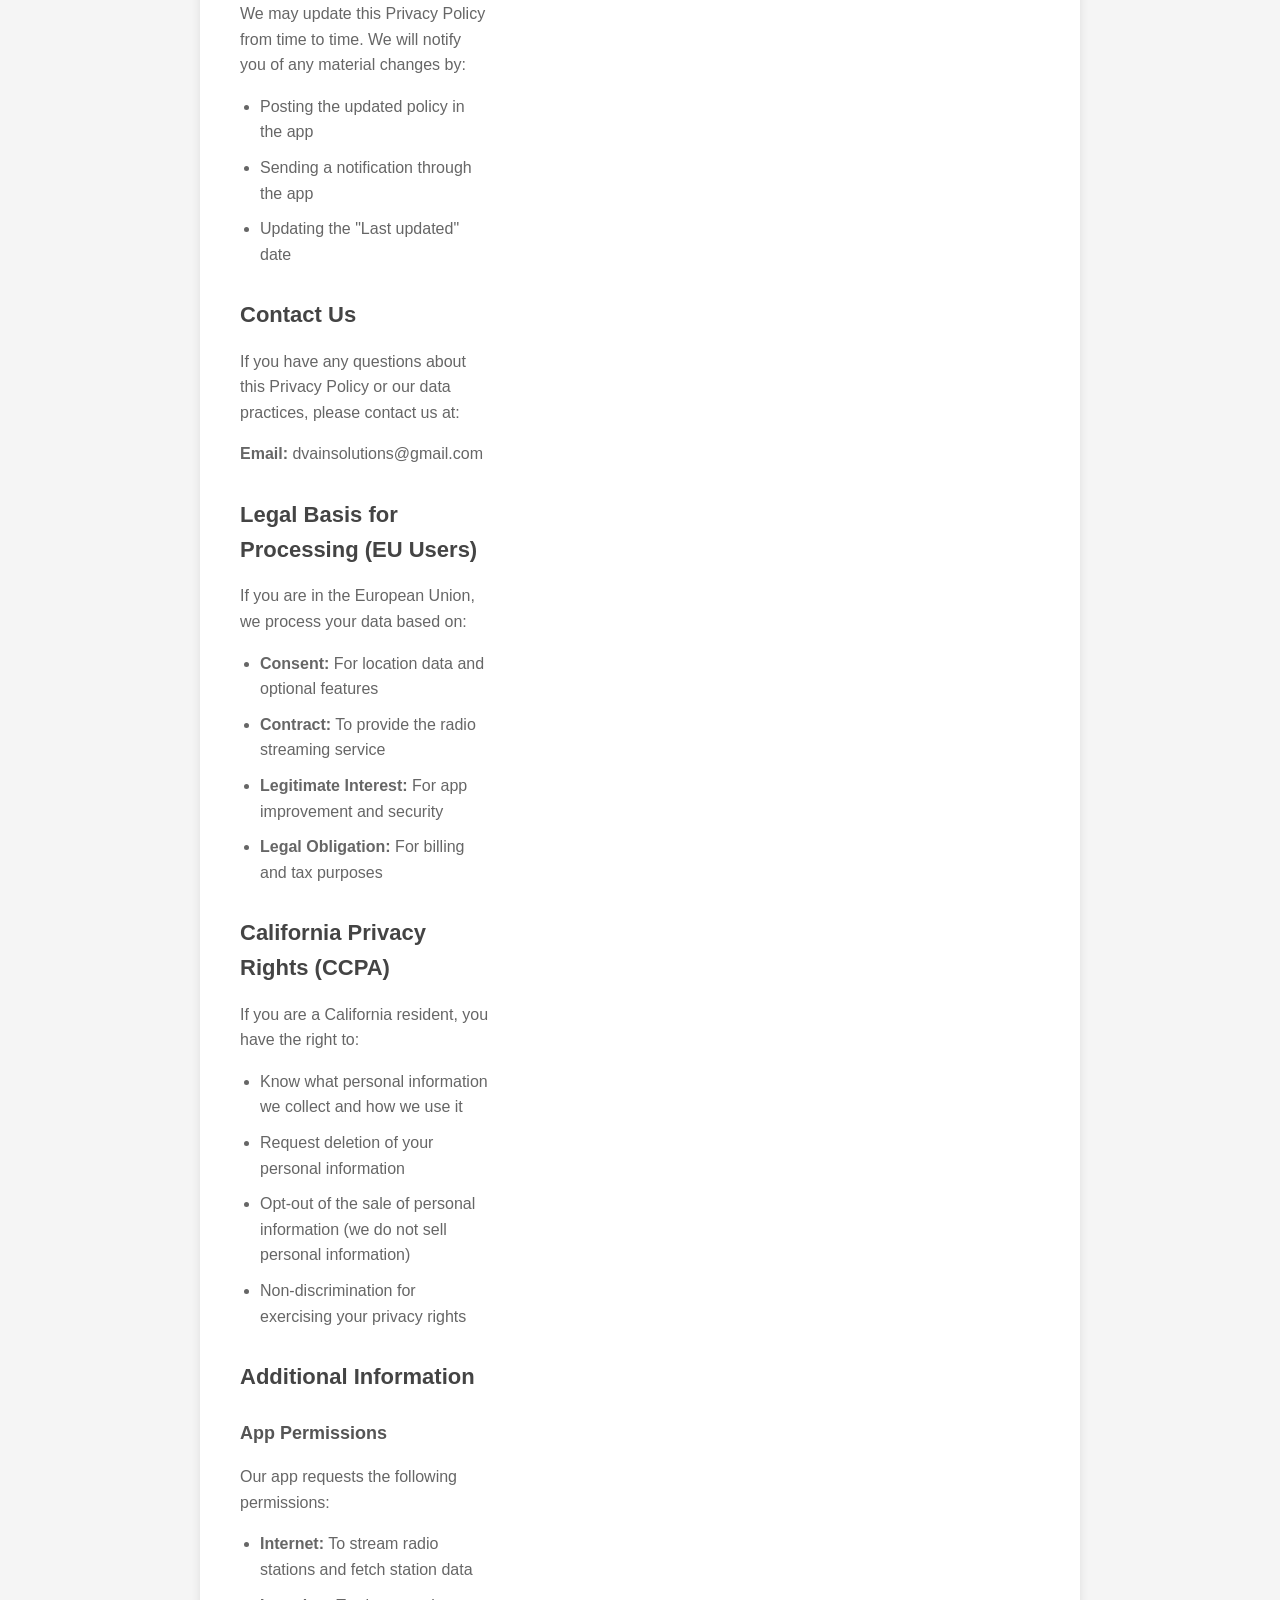
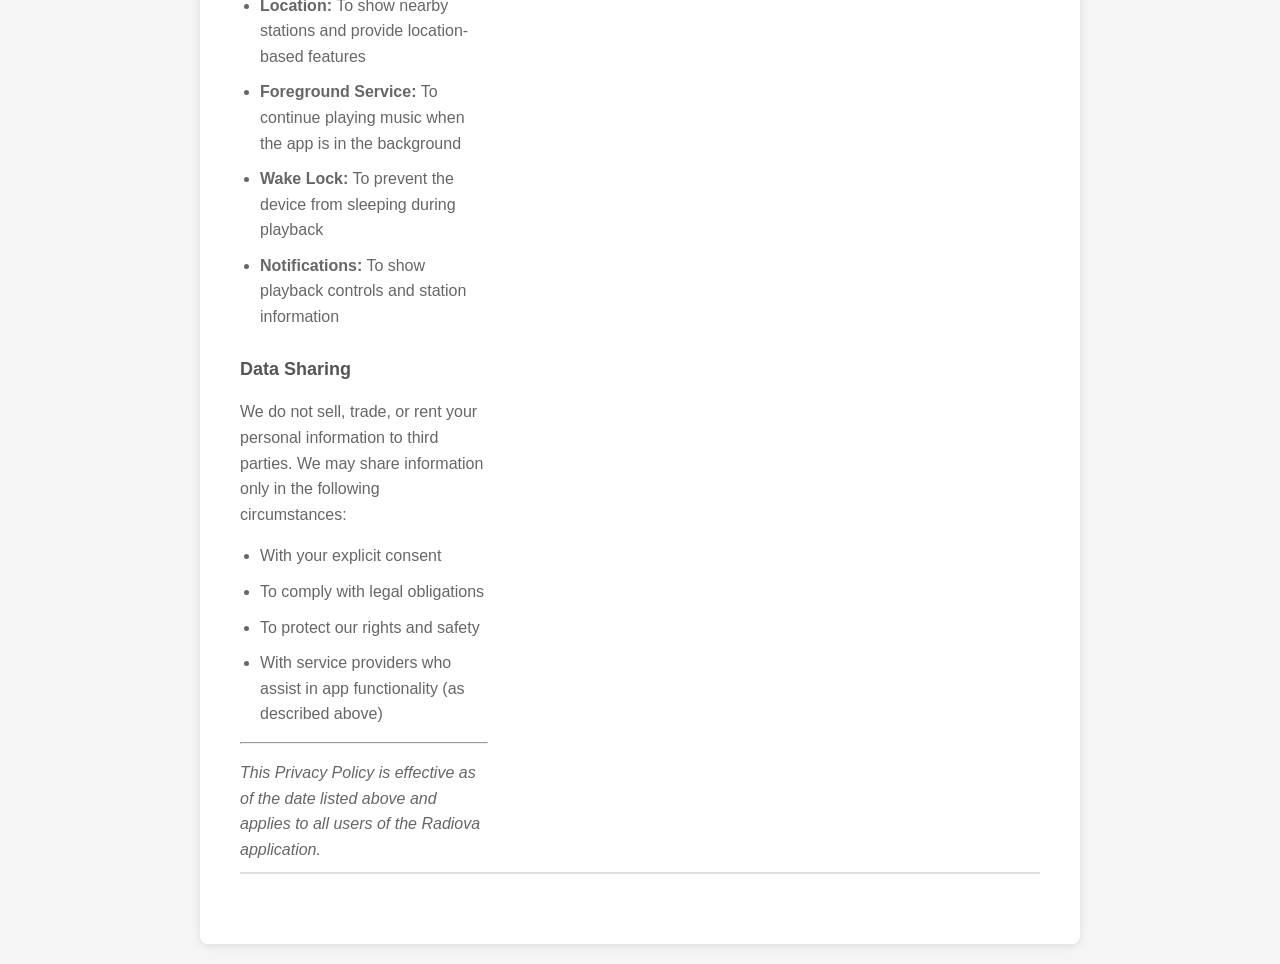
==== commit aada47c9: "Update Elf Maker privacy policy" ====
--- a/index.html
+++ b/index.html
@@ -532,95 +532,96 @@
             <h1>Privacy Policy for Elf Maker</h1>
         </div>
 
-        <p><strong>Effective date:</strong> November 1, 2025</p>
-        <p>This Privacy Policy explains how <strong>Dvain Solutions</strong> ("we", "us", "our") collects, uses, and protects information when you use the Elf Maker mobile application ("App").</p>
-
-        <h2>1) Information We Collect</h2>
-        <h3>Images and Face Data You Choose to Upload</h3>
-        <ul>
-            <li>Only the photos you explicitly select are processed. These photos may contain facial features and biometric data (face data).</li>
-            <li>Images containing face data are prepared locally on your device and then sent via our secure proxy to our AI processing provider (OpenAI) to generate the elf transformation.</li>
-            <li>We do not collect or extract biometric identifiers separately from the images you provide. Face data is contained within the images you choose to upload.</li>
-        </ul>
-        <h3>Subscription Status</h3>
-        <ul>
-            <li>We receive non-sensitive entitlement information (e.g., active/expired) from RevenueCat. We do not receive full payment details.</li>
-        </ul>
-        <h3>Analytics and Diagnostics</h3>
-        <ul>
-            <li>Basic, non-identifying diagnostics (feature usage, crashes) and generic device info (model, OS version) to improve reliability.</li>
-        </ul>
-
-        <h2>2) How Your Images and Face Data Are Used</h2>
-        <h3>Face Data Collection and Use</h3>
-        <ul>
-            <li><strong>Collection:</strong> Face data is collected only when you explicitly choose to upload a photo containing facial features. We do not automatically detect or collect face data from your device.</li>
-            <li><strong>Purpose:</strong> Face data is used solely to generate the requested elf transformation while keeping the person's face recognizable in the transformed image.</li>
-            <li><strong>On-device processing:</strong> Selected photos containing face data are resized and optimized locally on your device before transmission.</li>
-            <li><strong>Cloud processing:</strong> Images containing face data are transmitted to OpenAI's API through our secure Cloudflare Worker proxy solely to generate the transformation. The transformation process requires face data to create a recognizable elf version of the person in the image.</li>
-            <li><strong>Storage:</strong> Transformed images (which may contain face data) and original images are stored <em>locally on your device</em> for your in‑app gallery. Images are saved to your Photos library only if you tap <em>Save to Photos</em>.</li>
-            <li><strong>Servers:</strong> We do not persist images containing face data on our servers. OpenAI processes your images transiently (see Third‑Party Services and Data Retention sections).</li>
-        </ul>
-
-        <h2>3) Subscriptions, “Unlimited” Access, and Fair Use</h2>
-        <p>Premium subscriptions advertise “unlimited” access; unlimited generations are subject to fair use and may be throttled to prevent abuse.</p>
-
-        <h2>4) Third‑Party Services</h2>
-        <h3>OpenAI (Image Processing)</h3>
-        <ul>
-            <li>Purpose: Generate the elf transformation you request. Images containing face data are shared with OpenAI to perform this transformation.</li>
-            <li>Transport: We proxy requests through our serverless Cloudflare Worker; your OpenAI key is <em>not</em> embedded in the app.</li>
-            <li>Face Data Sharing: Images containing face data are transmitted to OpenAI's servers for processing. OpenAI processes these images according to their privacy policies and data usage policies.</li>
-            <li>Policies: See OpenAI's <a href="https://openai.com/policies/privacy-policy" target="_blank" rel="noopener">Privacy Policy</a> and <a href="https://openai.com/policies/api-data-usage-policies" target="_blank" rel="noopener">API Data Usage Policies</a> for information about how they handle face data.</li>        </ul>
-        <h3>RevenueCat (Subscriptions)</h3>
-        <ul>
-            <li>Purpose: Manage in‑app purchases and entitlements.</li>
-            <li>Policy: <a href="https://www.revenuecat.com/privacy/" target="_blank" rel="noopener">RevenueCat Privacy Policy</a>.</li>
-        </ul>
-        <h3>Apple (App Store & Photos)</h3>
-        <ul>
-            <li>Payments are handled by Apple. Photos access is requested only to save images when you choose to do so.</li>
-        </ul>
-
-        <h2>5) Legal Bases (EEA/UK)</h2>
-        <ul>
-            <li><strong>Performance of contract</strong> to provide requested transformations.</li>
-            <li><strong>Legitimate interests</strong> for reliability, abuse prevention, and analytics.</li>
-            <li><strong>Consent</strong> for Photos library access.</li>
-        </ul>
-
-        <h3>Face Data Retention</h3>
-        <ul>
-            <li><strong>Device storage:</strong> Images containing face data remain on your device until you delete them from the in‑app gallery or Photos library. You have full control over when to delete these images.</li>
-            <li><strong>Server processing:</strong> Images containing face data sent to OpenAI are processed transiently for the purpose of generating the transformation. According to OpenAI's API Data Usage Policies, images are not used to train OpenAI's models and are deleted after processing. We do not retain images containing face data on our servers.</li>
-            <li><strong>Third-party retention:</strong> Face data shared with OpenAI is subject to OpenAI's data retention policies as described in their <a href="https://openai.com/policies/api-data-usage-policies" target="_blank" rel="noopener">API Data Usage Policies</a>. We do not control OpenAI's retention periods.</li>
-            <li><strong>Entitlements/diagnostics:</strong> Retained only as long as necessary for the purposes above.</li>
-        </ul>
-
-        <h2>7) Children’s Privacy</h2>
-        <p>ElfMaker is not directed to children under 13 (or the minimum age in your jurisdiction). Do not use the App if you are under the applicable age.</p>
-
-        <h2>8) Your Choices</h2>
-        <ul>
-            <li>Manage Photos permissions in iOS Settings.</li>
-            <li>Delete images from the in‑app gallery and Photos at any time.</li>
-            <li>Cancel subscriptions via the App Store.</li>
-        </ul>
-
-        <h2>9) Security</h2>
-        <p>We use encryption in transit, least‑privilege access, and serverless secret management. No method is 100% secure.</p>
-
-        <h2>10) International Transfers</h2>
-        <p>Processing may occur on infrastructure outside your country. We use providers with appropriate safeguards.</p>
-
-        <h2>11) Changes</h2>
-        <p>We may update this Policy. Material changes will be communicated in‑app or on our site. Continued use signifies acceptance.</p>
-
-        <h2>12) Contact</h2>
-        <p><strong>Dvain Solutions</strong><br>
+        <p><strong>Effective date:</strong> October 18, 2026</p>
+        <p><strong>Last updated:</strong> October 18, 2026</p>
+        <p>This Privacy Policy explains how <strong>Dvain Solutions / Dávid Bősze</strong> ("we", "us", "our") handles information when you use the Elf Maker mobile application ("App").</p>
+
+        <h2>1) Information We Process</h2>
+        <h3>Photos and Face Data You Choose to Upload</h3>
+        <ul>
+            <li>We process only a photo you take or select and submit for an elf transformation. A submitted photo may contain a person's face.</li>
+            <li>The App resizes and compresses the selected photo on your device, then sends it through our Cloudflare Worker to OpenAI to create the requested image.</li>
+            <li>We do not use facial recognition, identify the person in a photo, or create a biometric identifier or biometric template.</li>
+        </ul>
+        <h3>Purchases, Anonymous Identifier, and Usage</h3>
+        <ul>
+            <li>RevenueCat processes purchase history, subscription status, entitlements, and an anonymous app user identifier so the App can provide and restore paid access.</li>
+            <li>After a successful generation, we send RevenueCat limited usage attributes: the last usage date, lifetime or monthly generation count, and the applicable month. These attributes support usage analytics and service operation.</li>
+            <li>Apple processes payments. We do not receive your full payment-card or bank-account details.</li>
+        </ul>
+        <h3>Operational and Diagnostic Data</h3>
+        <ul>
+            <li>Our Cloudflare Worker records a generation event, success or failure outcome, response status, processing duration, whether OpenAI was contacted, model configuration, and estimated generation cost.</li>
+            <li>These custom logs do not contain the uploaded photo, prompt, filename, client IP address, or RevenueCat user identifier.</li>
+            <li>Cloudflare receives your IP address as part of providing the network service. The Worker uses it temporarily to apply a six-generation-per-minute abuse-prevention limit, but does not write it to our custom logs.</li>
+        </ul>
+        <h3>Support Communications</h3>
+        <p>If you contact us, we receive the email address, message, and any information you voluntarily include, solely to respond to and manage your request.</p>
+
+        <h2>2) How We Use Information</h2>
+        <ul>
+            <li>Generate the elf transformation you request.</li>
+            <li>Provide, verify, and restore subscriptions and entitlements.</li>
+            <li>Apply generation limits and prevent abuse.</li>
+            <li>Monitor reliability, diagnose failures, understand aggregate usage, and control service costs.</li>
+            <li>Respond to support and privacy requests.</li>
+        </ul>
+
+        <h2>3) Image Processing and Local Storage</h2>
+        <ul>
+            <li><strong>Cloud processing:</strong> The selected photo is sent to OpenAI through our Cloudflare Worker solely to produce the requested transformation.</li>
+            <li><strong>Our server:</strong> The Worker forwards the photo for processing and returns the result. We do not intentionally persist the original or generated photo in our own database or custom logs.</li>
+            <li><strong>On your device:</strong> The original and transformed images are stored in the App's local gallery until you delete them. A transformed image is added to your Photos library only when you choose <em>Save to Photos</em>.</li>
+        </ul>
+
+        <h2>4) Third-Party Services</h2>
+        <h3>OpenAI</h3>
+        <p>OpenAI receives the submitted photo and transformation instructions to generate the result. OpenAI states that API data is not used to train its models by default. Under OpenAI's default API controls, abuse-monitoring logs may contain customer content and may be retained for up to 30 days, unless longer retention is required by law or necessary to protect the service or others. Images flagged as potential child sexual abuse material may be retained for manual review, including when special retention controls are enabled. See OpenAI's <a href="https://openai.com/policies/privacy-policy" target="_blank" rel="noopener">Privacy Policy</a> and <a href="https://developers.openai.com/api/docs/guides/your-data" target="_blank" rel="noopener">API Data Controls</a>.</p>
+        <h3>Cloudflare</h3>
+        <p>Cloudflare provides the serverless proxy, network security, short-term IP rate limiting, and operational logs. Cloudflare Workers Logs may retain our custom diagnostic events for up to seven days, depending on the account plan. See Cloudflare's <a href="https://www.cloudflare.com/privacypolicy/" target="_blank" rel="noopener">Privacy Policy</a>.</p>
+        <h3>RevenueCat</h3>
+        <p>RevenueCat processes the anonymous app user identifier, purchase history, entitlements, subscription status, and limited generation-usage attributes described above. See RevenueCat's <a href="https://www.revenuecat.com/privacy/" target="_blank" rel="noopener">Privacy Policy</a>.</p>
+        <h3>Apple</h3>
+        <p>Apple provides the App Store, processes payments, manages subscriptions, provides camera and Photos permissions, and displays the system review prompt. Apple's handling is governed by its <a href="https://www.apple.com/legal/privacy/" target="_blank" rel="noopener">Privacy Policy</a>.</p>
+
+        <h2>5) Data Retention</h2>
+        <ul>
+            <li><strong>Local images:</strong> Remain in the App's gallery until you delete them. Images you save to Photos must be deleted separately from the Photos app.</li>
+            <li><strong>OpenAI:</strong> API abuse-monitoring logs may be retained for up to 30 days by default, subject to the exceptions described above and in OpenAI's current documentation.</li>
+            <li><strong>Cloudflare diagnostics:</strong> Custom Worker logs may be retained for up to seven days. The IP-based rate-limit key is used for the short rate-limit window and is not included in our custom logs.</li>
+            <li><strong>RevenueCat:</strong> Purchase, entitlement, anonymous identifier, and usage-attribute retention is governed by RevenueCat's retention practices and our operational need to provide and restore purchases.</li>
+            <li><strong>Support:</strong> Support and privacy-request correspondence is retained only as long as reasonably necessary to resolve the request and maintain appropriate records.</li>
+        </ul>
+
+        <h2>6) Your Choices and Requests</h2>
+        <ul>
+            <li>Choose whether to take or select a photo and whether to submit it for transformation.</li>
+            <li>Manage Camera and Photos permissions in iOS Settings.</li>
+            <li>Delete original and transformed images from the in-app gallery, and separately delete exported images from Photos.</li>
+            <li>Manage or cancel subscriptions through your Apple App Store account.</li>
+            <li>Request access, correction, or deletion of information we control by emailing <a href="mailto:dvainsolutions@gmail.com?subject=Elf%20Maker%20Privacy%20Request">dvainsolutions@gmail.com</a>. Because the App does not require an account, we may need limited information to locate an anonymous purchase record, and in some cases we may be unable to associate an anonymous record with you.</li>
+        </ul>
+        <p>We do not sell personal data, show third-party advertising, or use app data to track you across other companies' apps or websites.</p>
+
+        <h2>7) Legal Bases for EEA and UK Users</h2>
+        <ul>
+            <li><strong>Performance of a contract or requested service:</strong> to generate images and provide subscription features.</li>
+            <li><strong>Legitimate interests:</strong> to protect the service, prevent abuse, monitor reliability, understand aggregate usage, and respond to support requests.</li>
+            <li><strong>Consent where required:</strong> for system permissions or other processing where applicable. You can withdraw a device permission in iOS Settings.</li>
+        </ul>
+
+        <h2>8) Children’s Privacy</h2>
+        <p>Elf Maker is not directed to children under 13 or the applicable minimum age in a user's jurisdiction. Do not submit a child's photo unless you are authorized to do so as their parent, guardian, or otherwise under applicable law.</p>
+
+        <h2>9) Security and International Processing</h2>
+        <p>We use transport encryption and server-side secret management, but no method of processing is completely secure. OpenAI, Cloudflare, RevenueCat, and Apple may process information in countries other than your own, subject to their respective safeguards and policies.</p>
+
+        <h2>10) Changes</h2>
+        <p>We may update this Policy as the App or its providers change. We will update the date above and provide additional notice when required.</p>
+
+        <h2>11) Contact</h2>
+        <p><strong>Dvain Solutions / Dávid Bősze</strong><br>
            Email: <a href="mailto:dvainsolutions@gmail.com">dvainsolutions@gmail.com</a></p>
-        <hr>
-        <p><em>We do not sell personal data or face data. Face data contained in images is processed solely to produce your requested elf transformation output. We do not extract, store, or use biometric identifiers separately from the images you provide. Face data is shared with OpenAI only for the purpose of generating the transformation you request.</em></p>
     </div>
 
         <!-- Dr. Me Privacy Policy -->
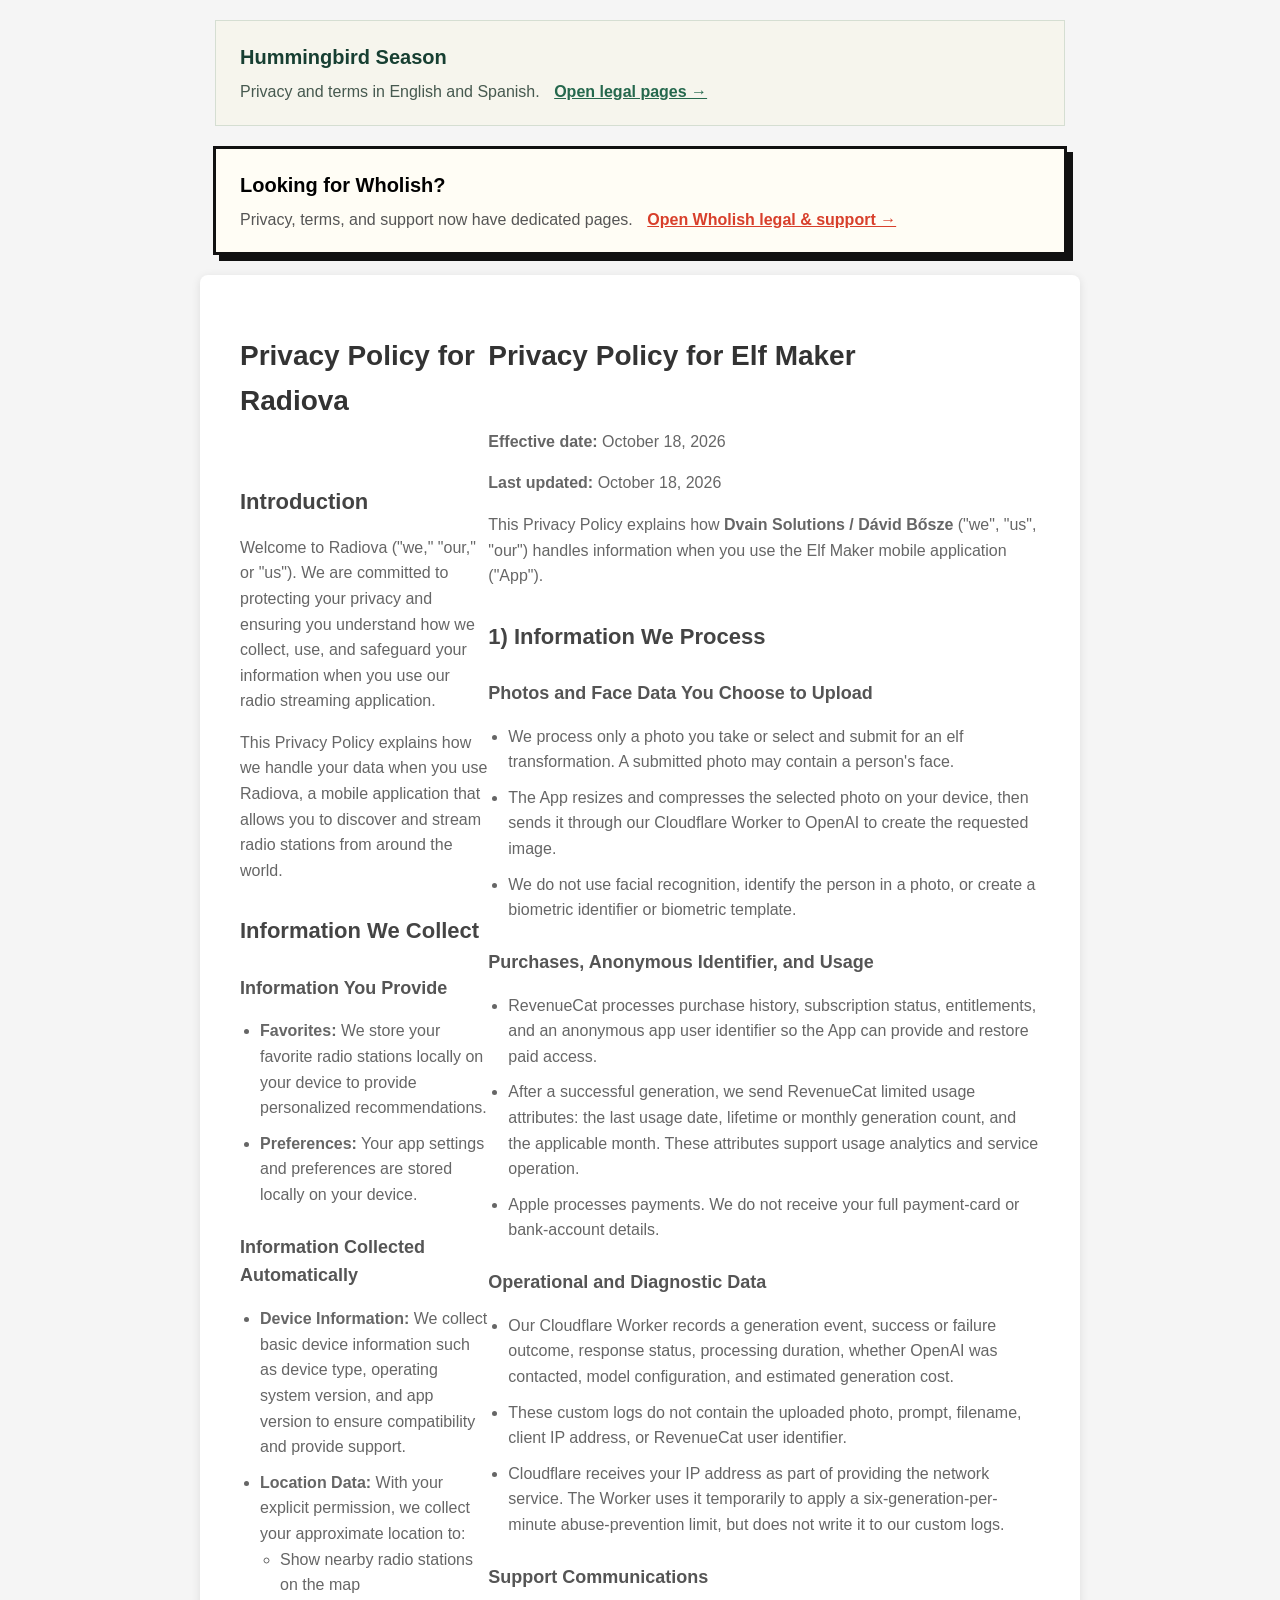
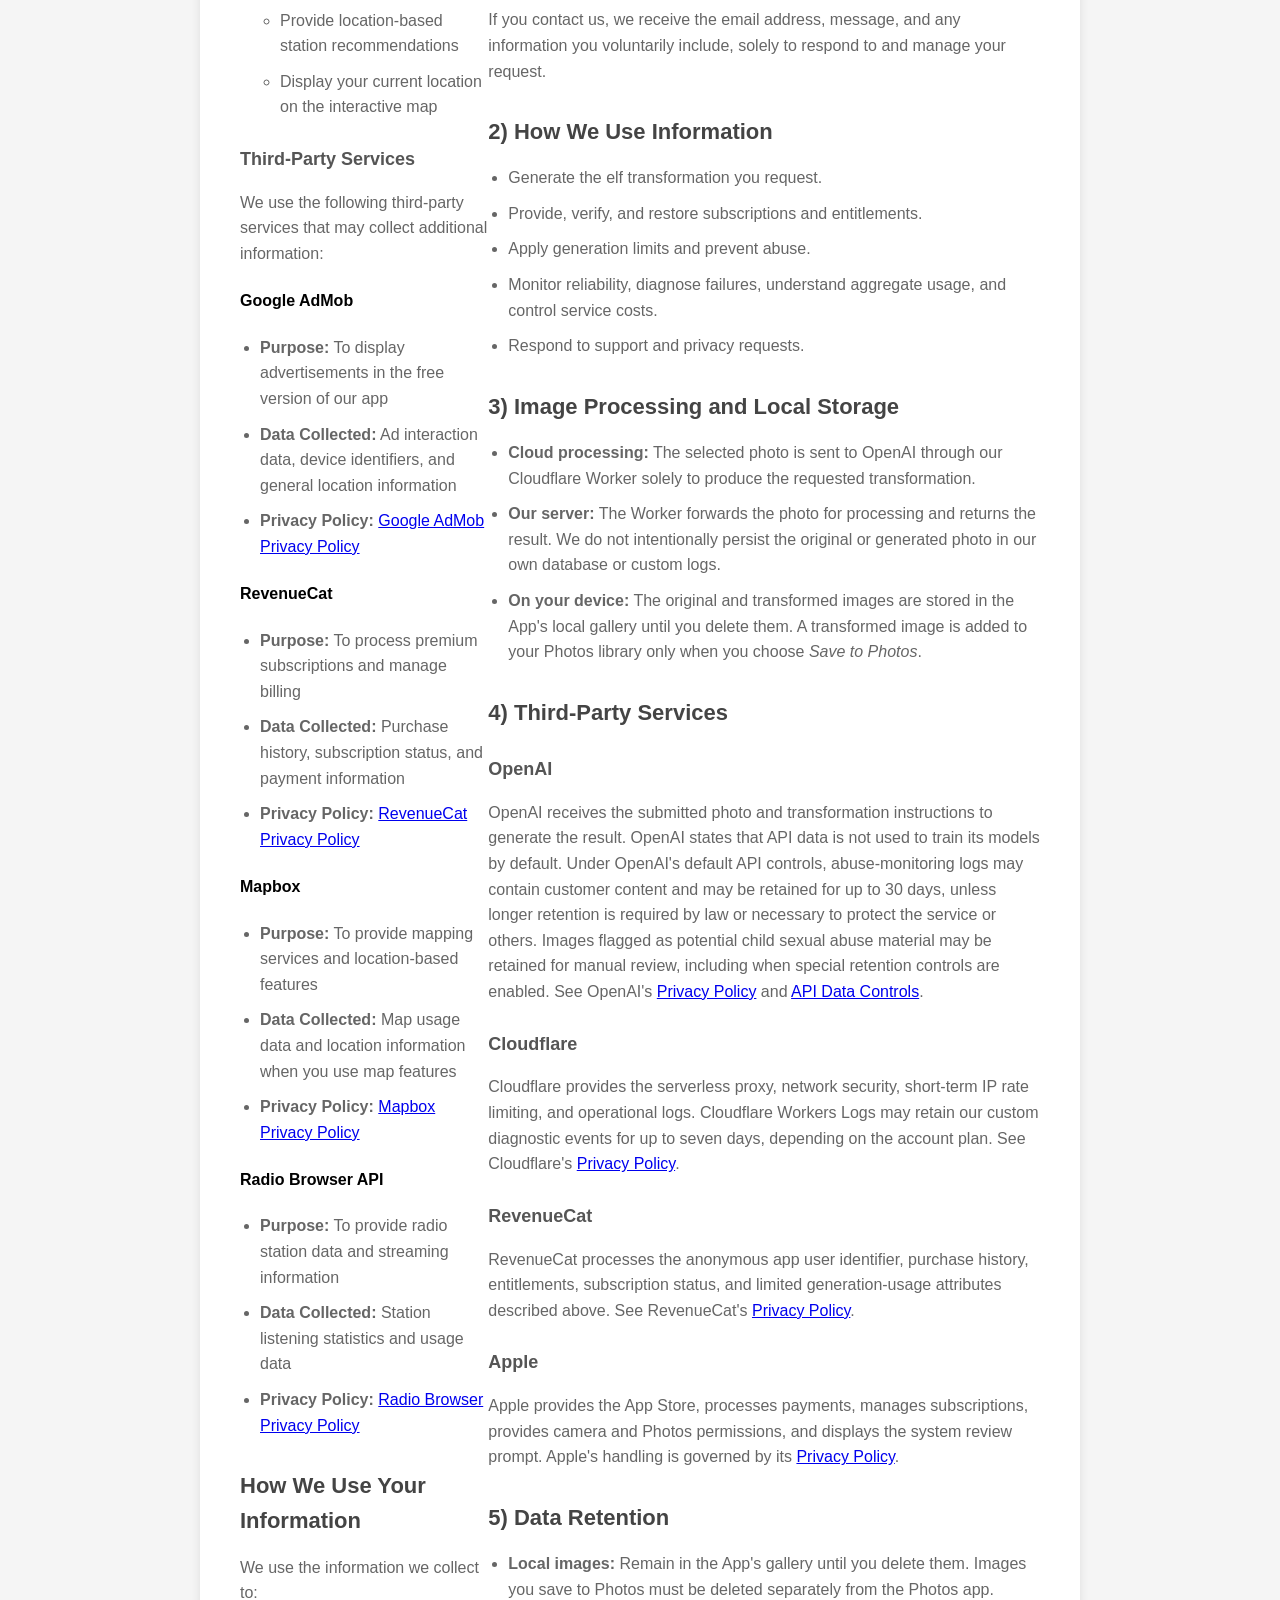
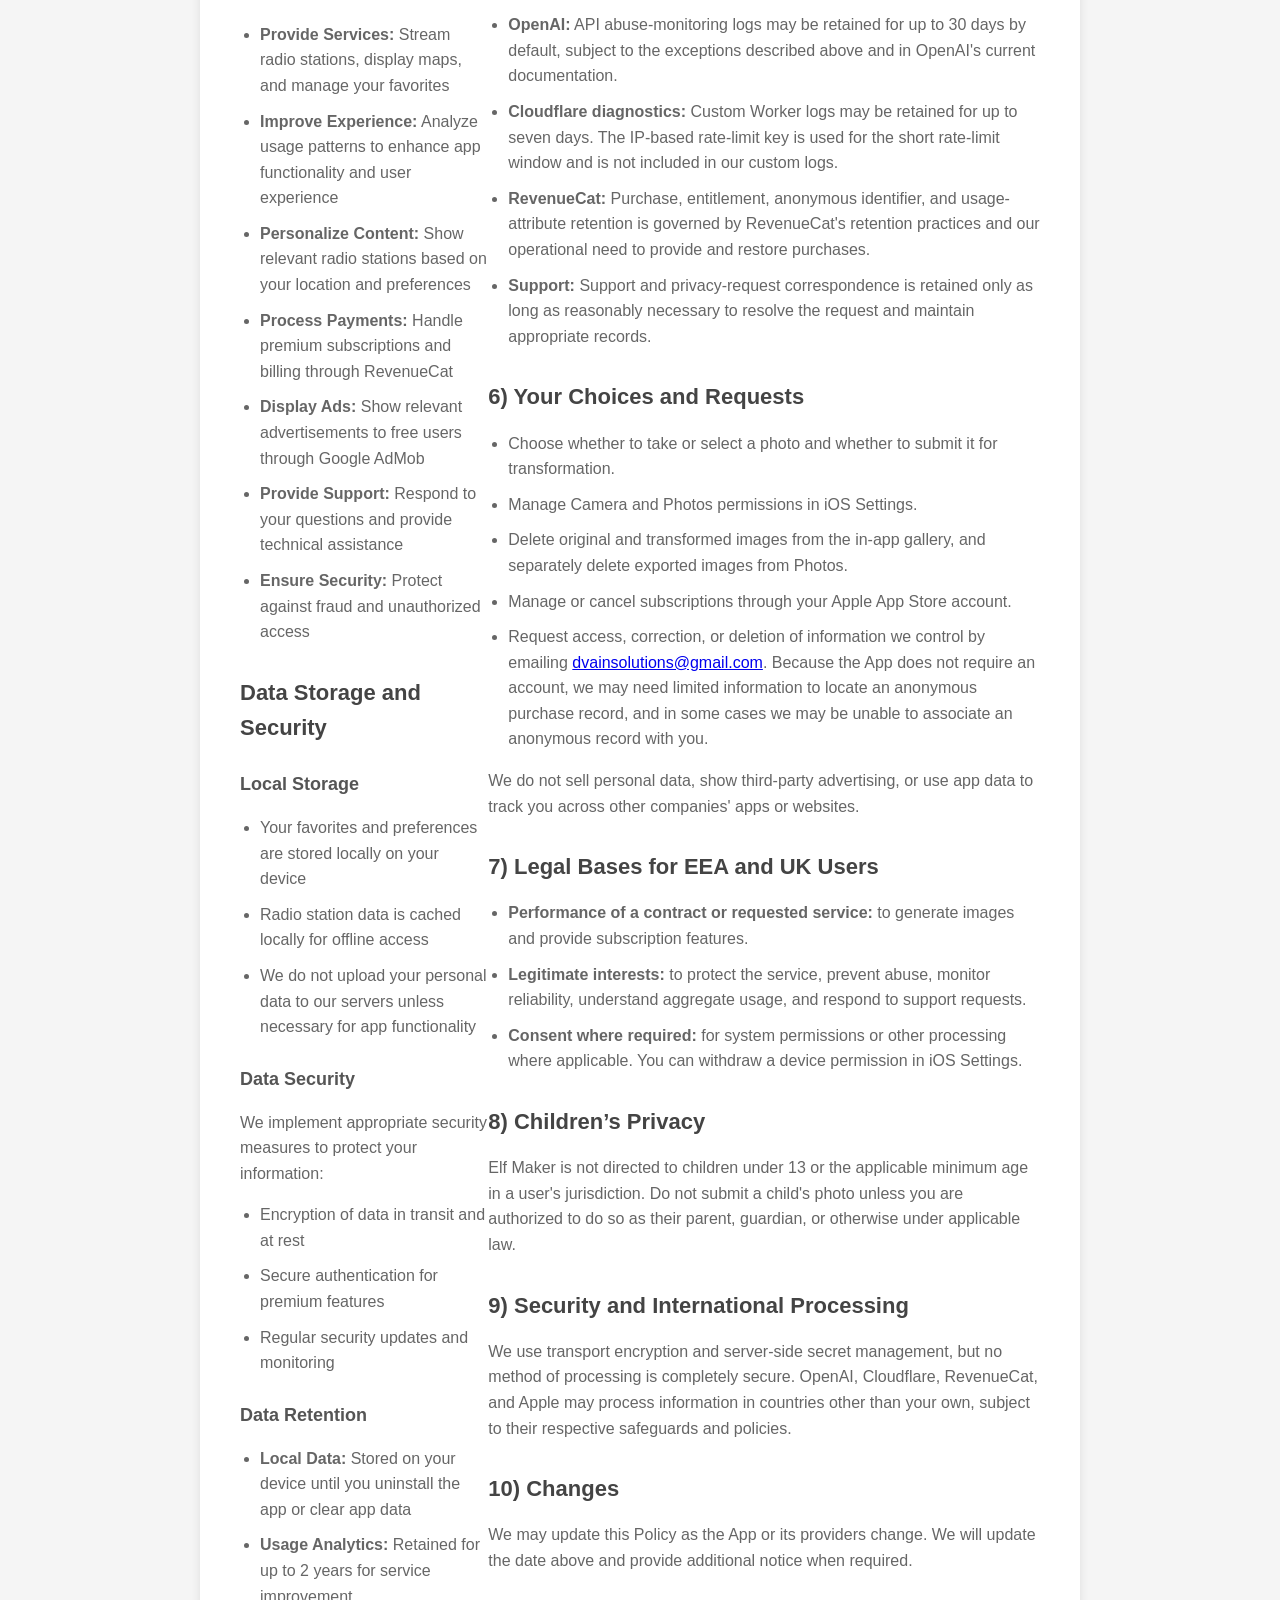
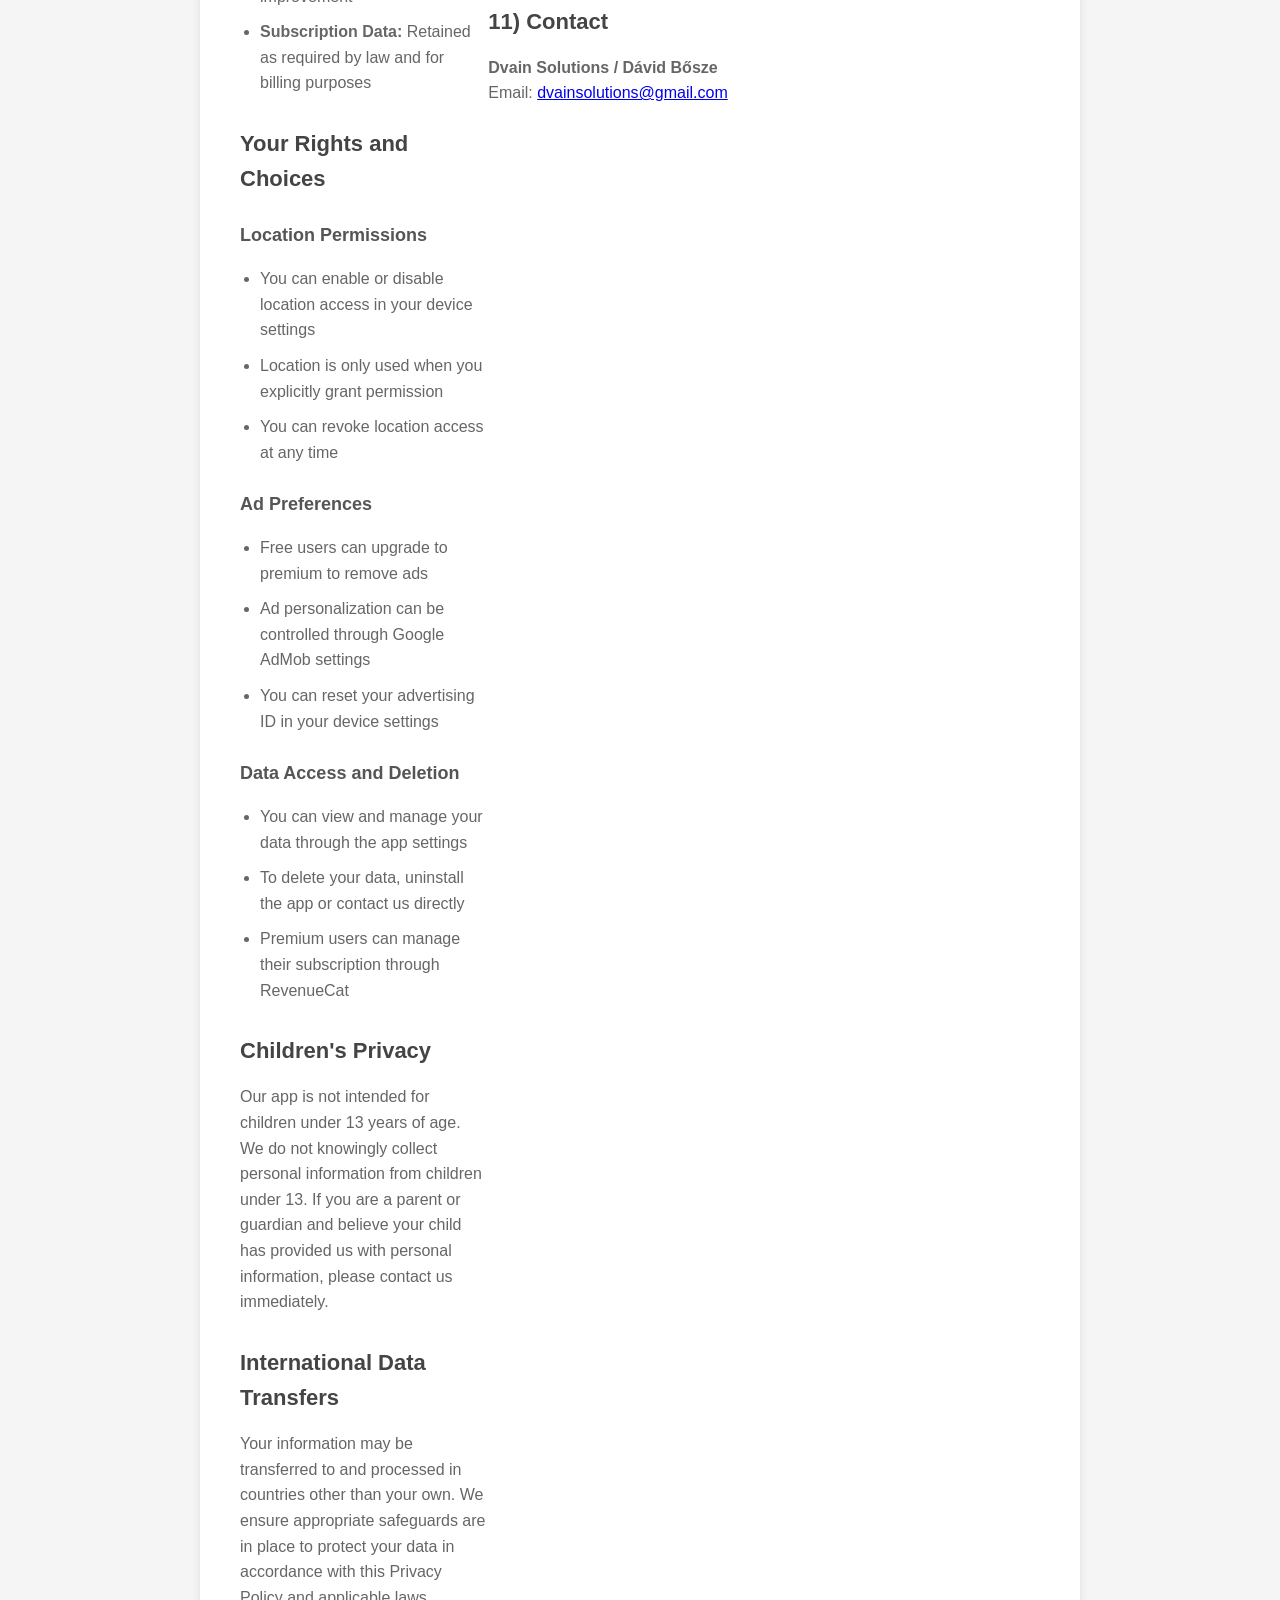
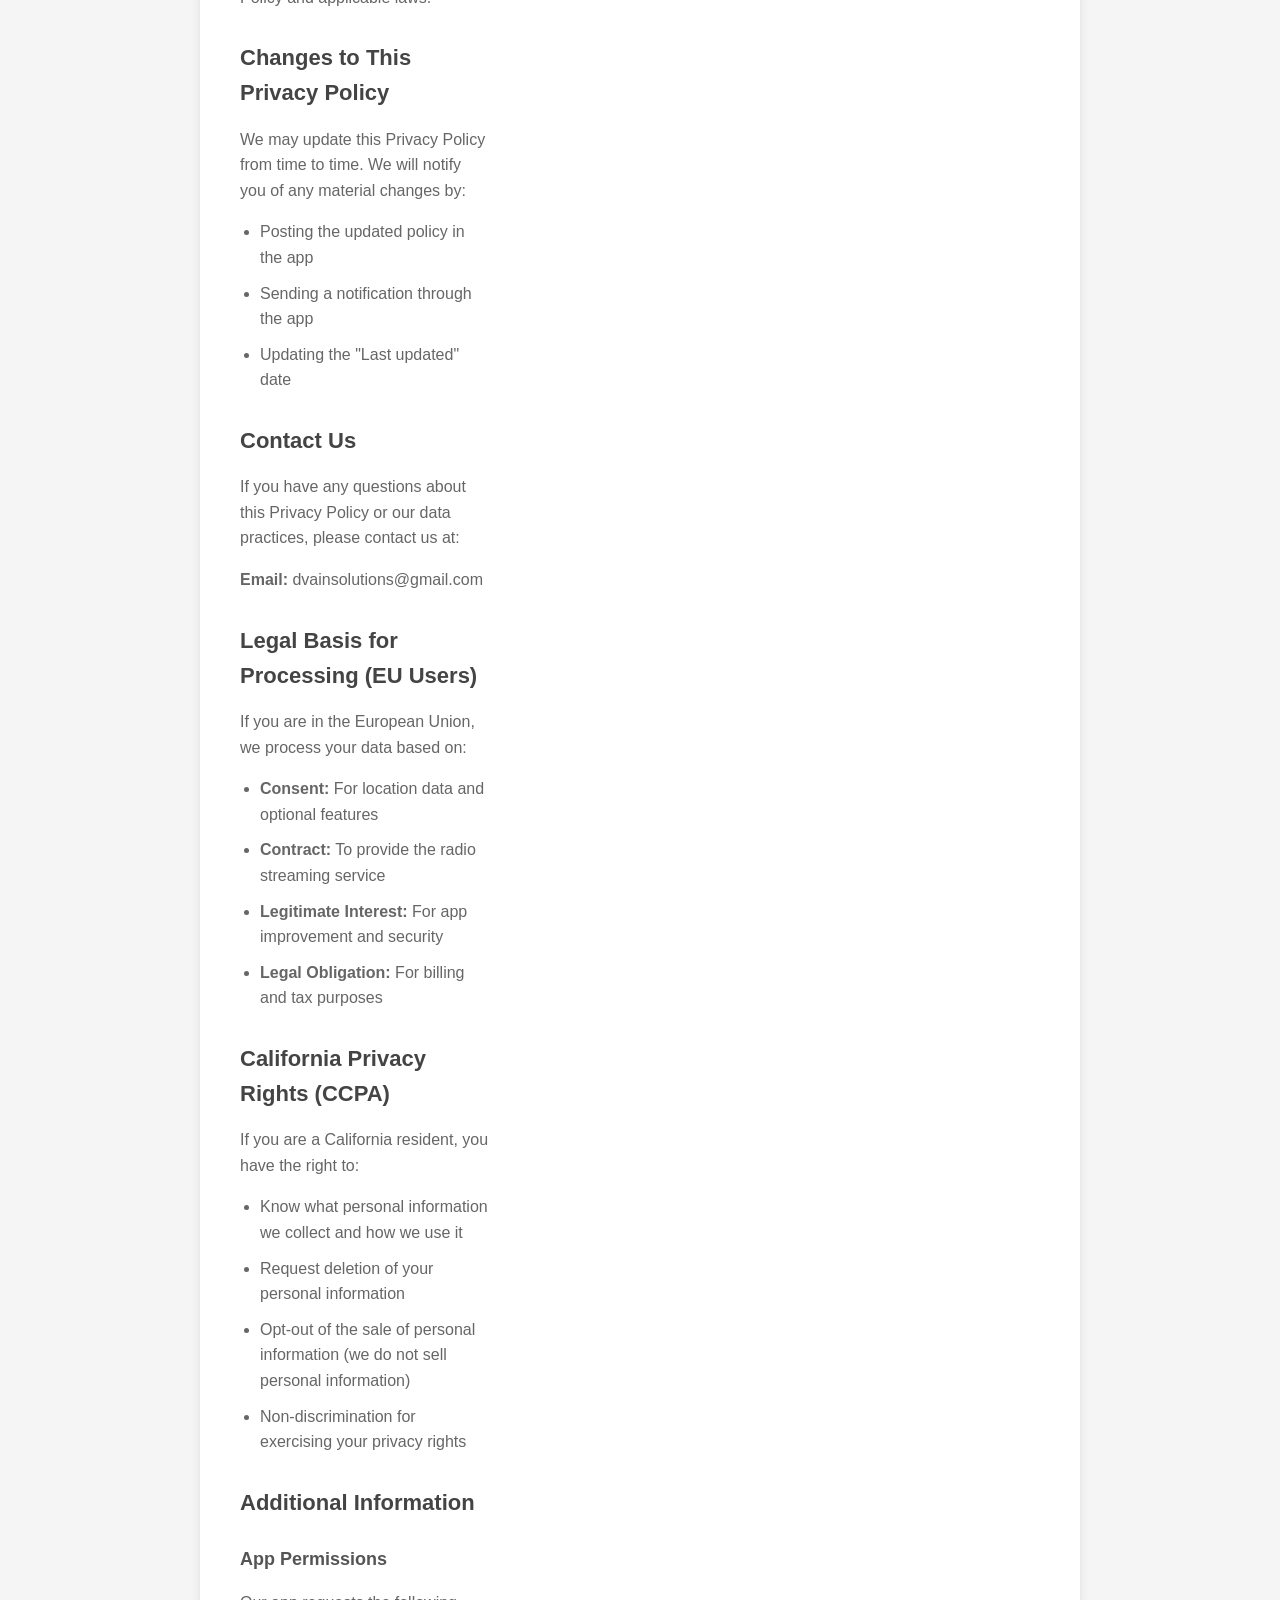
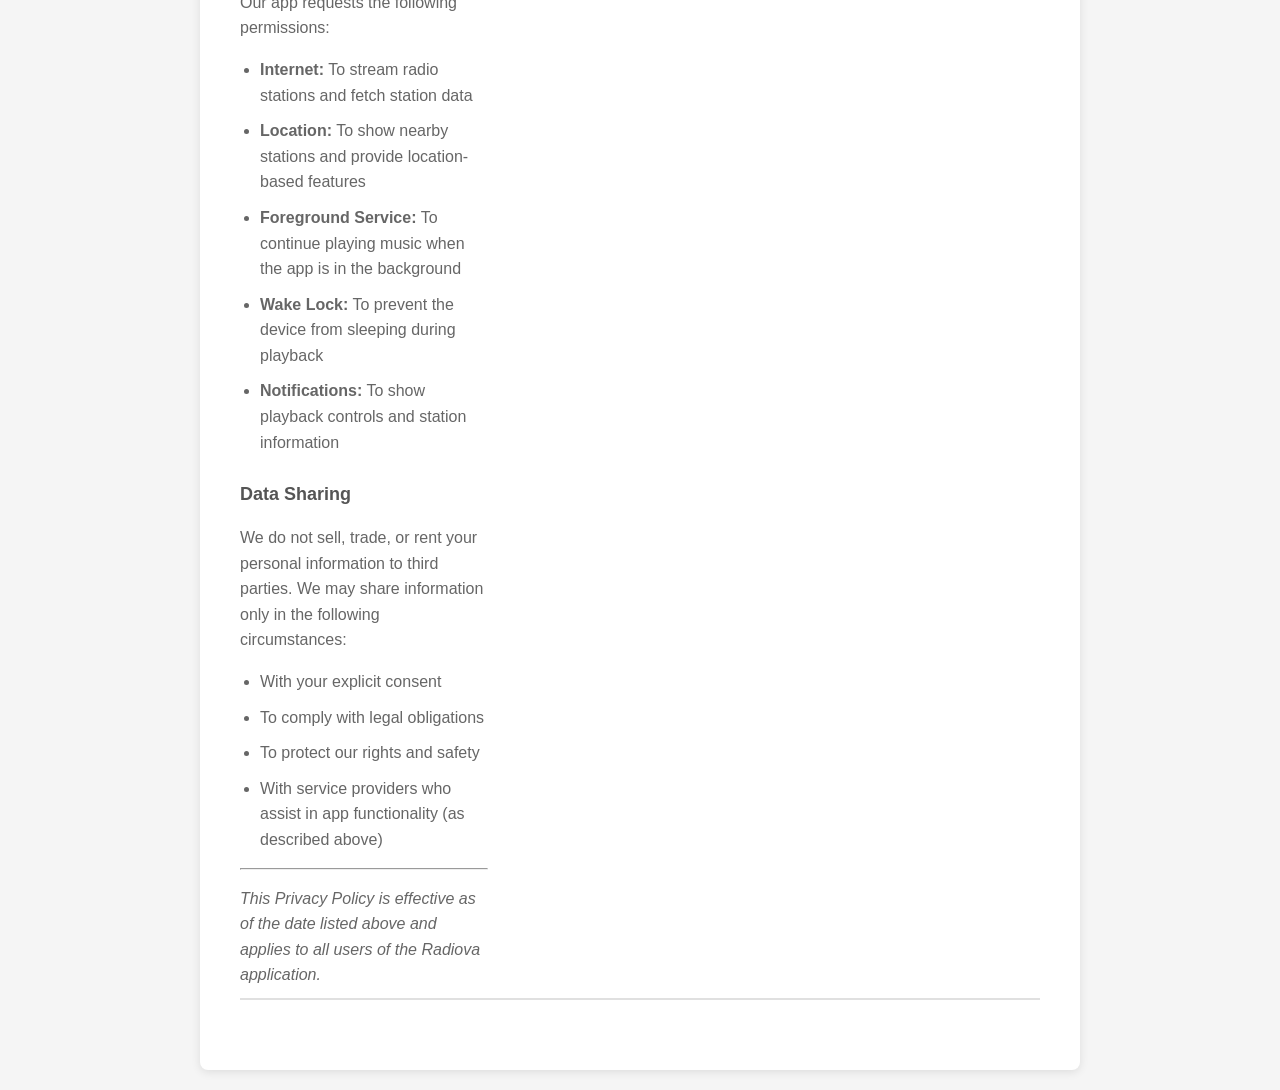
==== commit 2f757228: "Publish Hummingbird Season privacy and terms in English and Spanish" ====
--- a/index.html
+++ b/index.html
@@ -119,6 +119,11 @@
     </style>
 </head>
 <body>
+    <aside style="max-width:800px;margin:0 auto 20px;padding:20px 24px;background:#f6f5ed;border:1px solid #d5ded2;font-family:-apple-system,BlinkMacSystemFont,'Segoe UI',sans-serif;">
+        <strong style="display:block;font-size:20px;margin-bottom:6px;color:#173f32;">Hummingbird Season</strong>
+        <span style="color:#46594f;">Privacy and terms in English and Spanish.</span>
+        <a href="/hummingbird/" style="display:inline-block;margin-left:10px;color:#25684d;font-weight:700;">Open legal pages →</a>
+    </aside>
     <aside style="max-width:800px;margin:0 auto 20px;padding:20px 24px;background:#fffdf5;border:3px solid #111;box-shadow:6px 6px 0 #111;font-family:-apple-system,BlinkMacSystemFont,'Segoe UI',sans-serif;">
         <strong style="display:block;font-size:20px;margin-bottom:6px;">Looking for Wholish?</strong>
         <span style="color:#555;">Privacy, terms, and support now have dedicated pages.</span>
